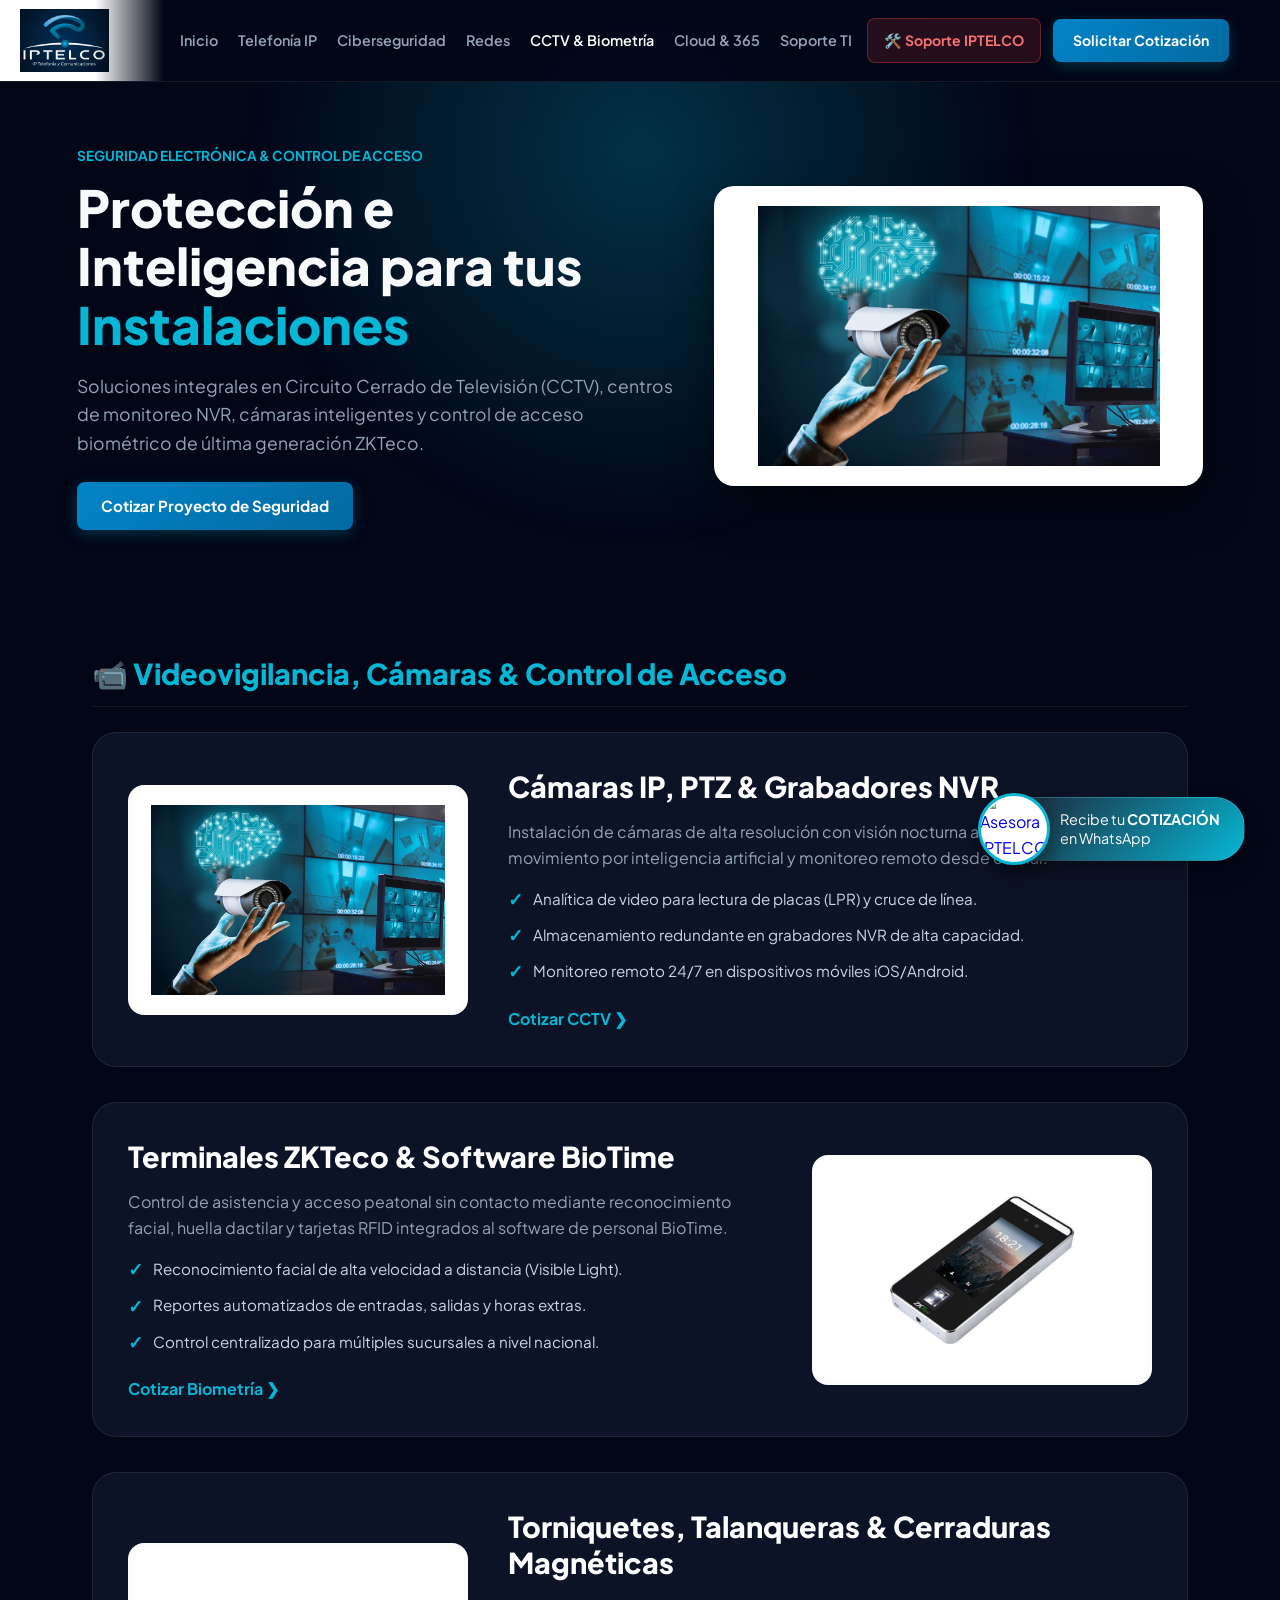
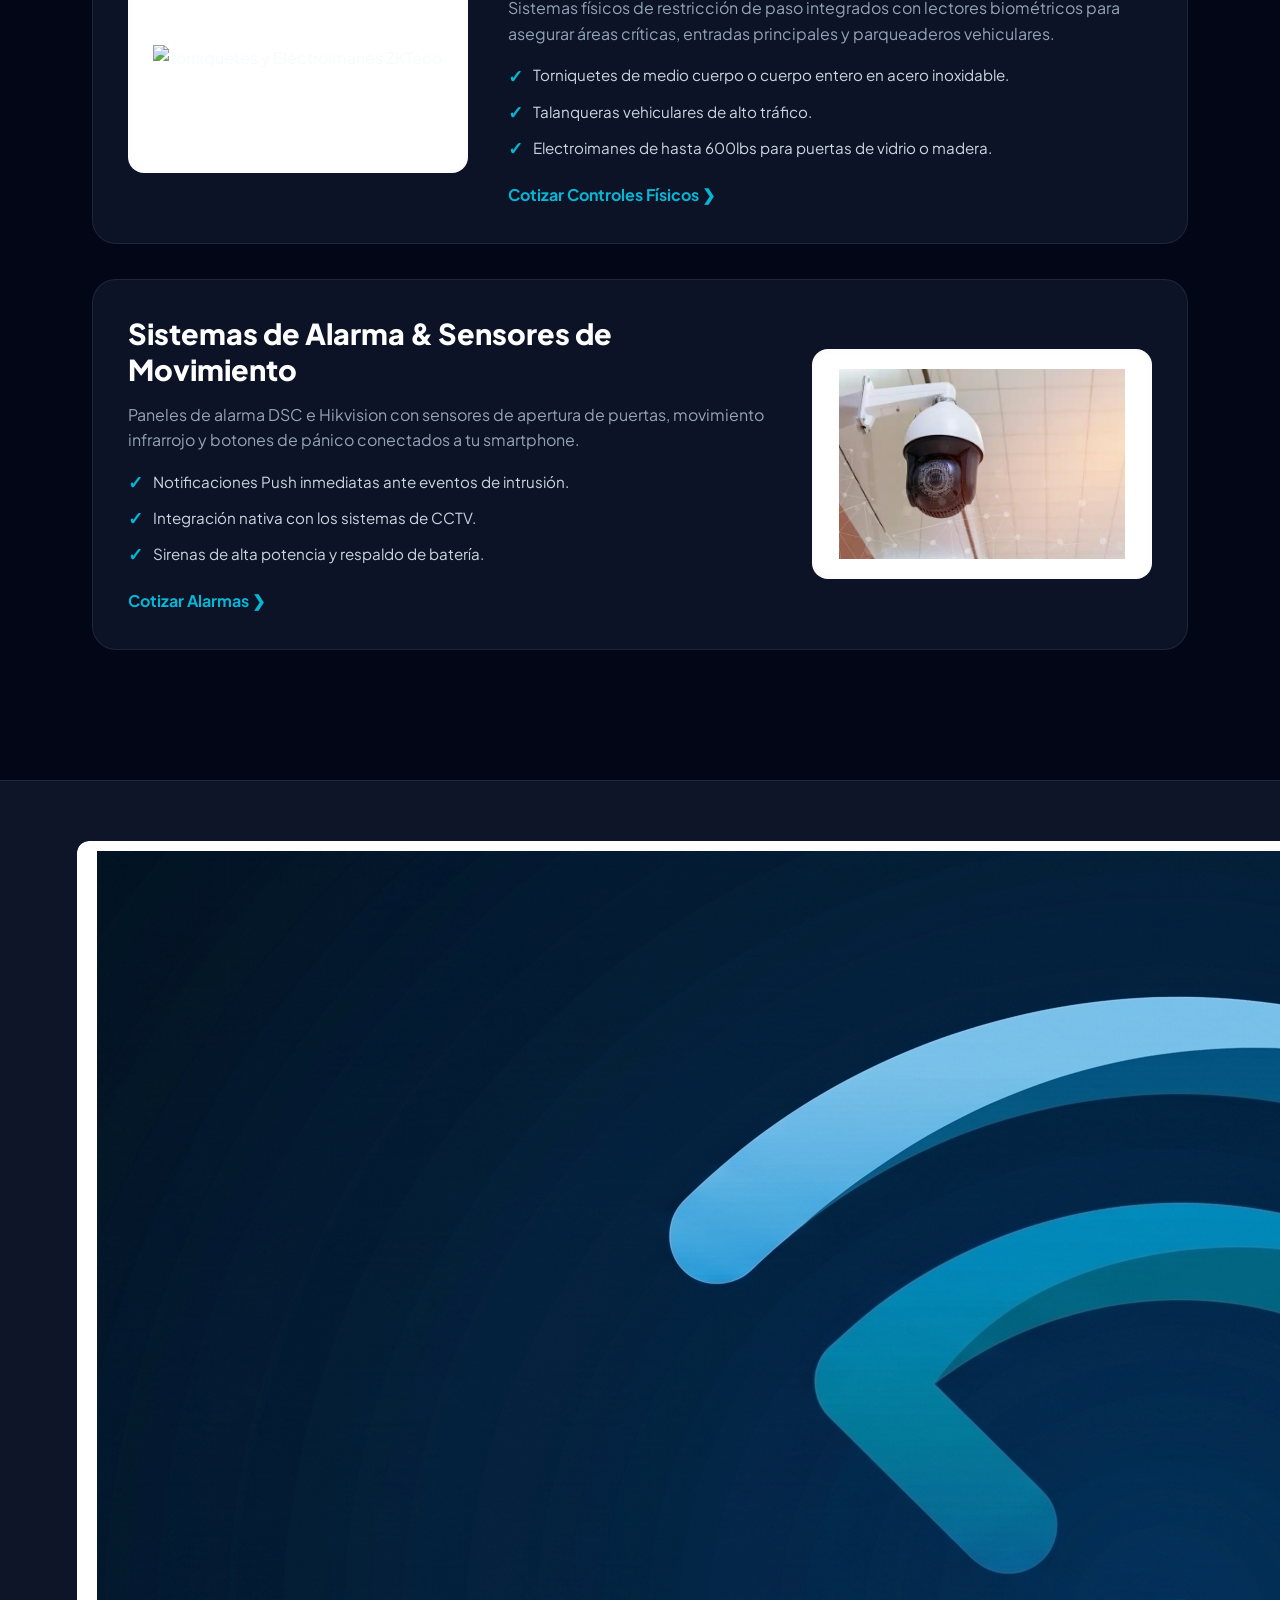
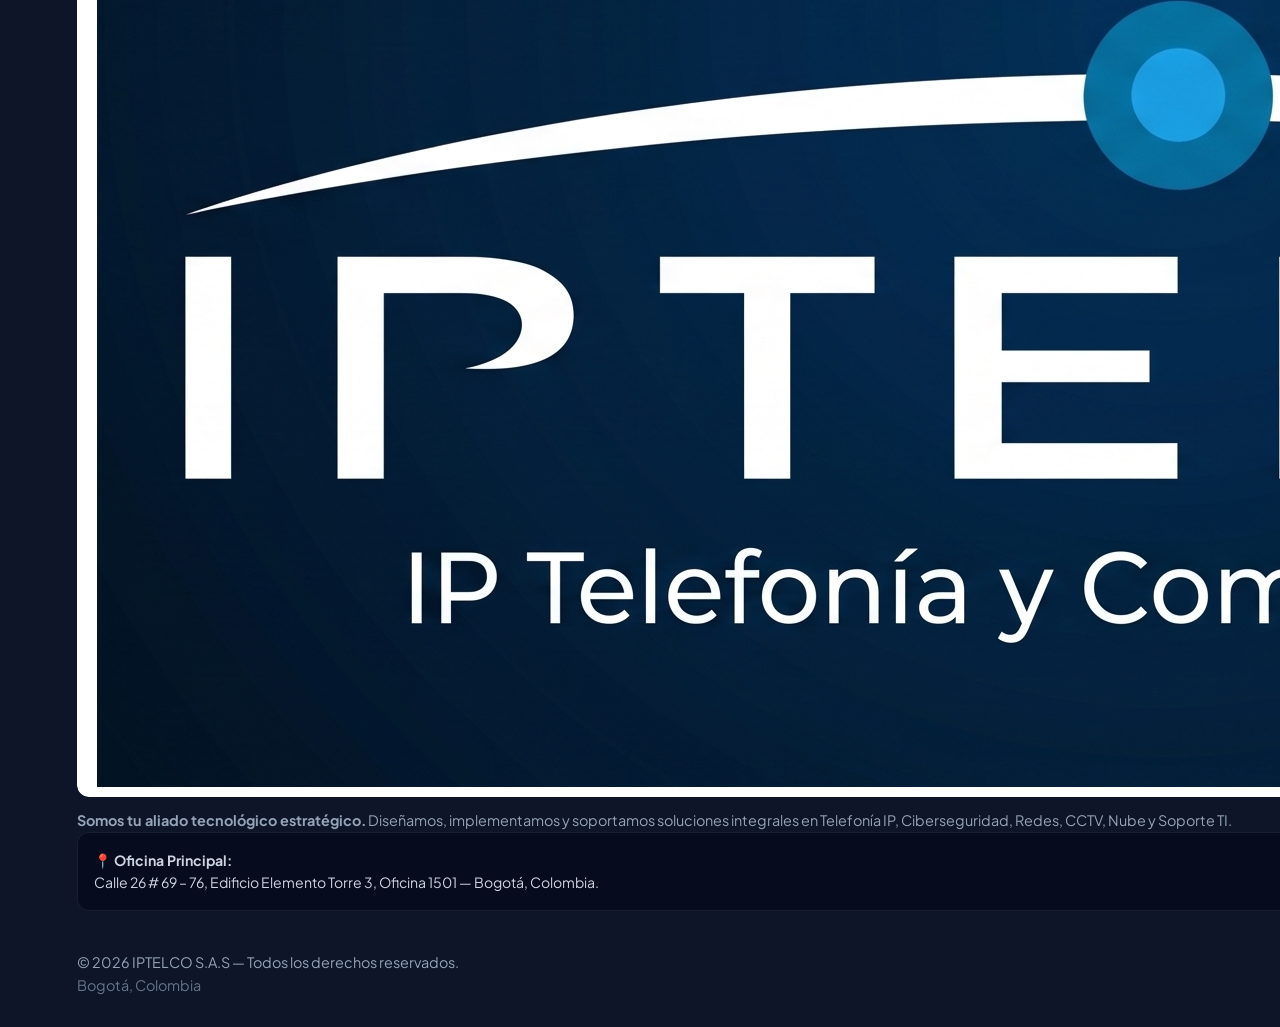
==== cctv-biometria.html @ d96d82ab "cctv-biometria.html" ====
<!DOCTYPE html>
<html lang="es">
<head>
  <meta charset="UTF-8">
  <meta name="viewport" content="width=device-width, initial-scale=1.0">
  <title>CCTV, Videovigilancia & Biometría | IPTELCO S.A.S</title>

  <link rel="icon" type="image/jpeg" href="img/logo-pestaña.jpg">
  <link rel="shortcut icon" type="image/jpeg" href="img/logo-pestaña.jpg">

  <link rel="preconnect" href="https://fonts.googleapis.com">
  <link rel="preconnect" href="https://fonts.gstatic.com" crossorigin>
  <link href="https://fonts.googleapis.com/css2?family=Plus+Jakarta+Sans:wght@400;500;600;700;800&display=swap" rel="stylesheet">

  <style>
    :root { 
      --bg-dark: #020617; 
      --bg-card: rgba(15, 23, 42, 0.85); 
      --bg-card-hover: rgba(30, 41, 59, 0.95); 
      --accent-cyan: #06b6d4; 
      --accent-glow: rgba(6, 182, 212, 0.25); 
      --text-main: #f8fafc; 
      --text-muted: #94a3b8; 
      --border-light: rgba(255, 255, 255, 0.08); 
      --border-glow: rgba(6, 182, 212, 0.4); 
    }

    * { box-sizing: border-box; margin: 0; padding: 0; }
    html { scroll-behavior: smooth; }
    body { font-family: 'Plus Jakarta Sans', sans-serif; background-color: var(--bg-dark); color: var(--text-main); line-height: 1.6; overflow-x: hidden; }

    /* PRELOADER */
    #iptelco-preloader { 
      position: fixed; top: 0; left: 0; width: 100vw; height: 100vh; 
      background: #020617; z-index: 99999; 
      display: flex; align-items: center; justify-content: center; 
      animation: fadeOutPreloader 0.5s ease 0.6s forwards; 
      pointer-events: none; 
    }
    .preloader-logo-img { height: 75px; width: auto; animation: pulseLogo 1.6s ease-in-out infinite; }
    @keyframes pulseLogo { 0% { transform: scale(0.92); opacity: 0.8; } 50% { transform: scale(1.08); opacity: 1; } 100% { transform: scale(0.92); opacity: 0.8; } }
    @keyframes fadeOutPreloader { 0% { opacity: 1; visibility: visible; } 100% { opacity: 0; visibility: hidden; display: none; } }

    .glow-bg { position: fixed; width: 800px; height: 800px; background: radial-gradient(circle, var(--accent-glow) 0%, rgba(2, 6, 23, 0) 70%); top: -250px; left: 50%; transform: translateX(-50%); z-index: -1; pointer-events: none; }

    /* LOGO HEADER */
    .brand-logo-container {
      display: flex; align-items: center; text-decoration: none; background-color: #ffffff;
      padding: 6px 55px 6px 20px; height: 100%;
      -webkit-mask-image: linear-gradient(to right, rgba(0,0,0,1) 0%, rgba(0,0,0,1) 58%, rgba(0,0,0,0) 100%);
      mask-image: linear-gradient(to right, rgba(0,0,0,1) 0%, rgba(0,0,0,1) 58%, rgba(0,0,0,0) 100%);
      transition: opacity 0.2s ease, transform 0.2s ease;
    }
    .brand-logo-container:hover { opacity: 0.97; transform: scale(1.01); }
    .brand-logo-img { height: 64px; width: auto; object-fit: contain; display: block; }

    header { display: flex; justify-content: space-between; align-items: center; padding: 0; height: 82px; position: sticky; top: 0; background: rgba(2, 6, 23, 0.95); backdrop-filter: blur(16px); border-bottom: 1px solid var(--border-light); z-index: 1000; }
    nav { display: flex; align-items: center; gap: 20px; }
    nav a { color: var(--text-muted); text-decoration: none; font-size: 0.9rem; font-weight: 600; transition: color 0.2s; }
    nav a:hover, nav a.active { color: #ffffff; }
    
    .header-actions { display: flex; align-items: center; gap: 12px; margin-right: 4%; }
    .btn-soporte { background: rgba(239, 68, 68, 0.15); color: #f87171; border: 1px solid rgba(239, 68, 68, 0.35); padding: 10px 16px; border-radius: 8px; font-size: 0.88rem; font-weight: 700; text-decoration: none; transition: all 0.2s; }
    .btn-soporte:hover { background: rgba(239, 68, 68, 0.28); color: #ffffff; border-color: #ef4444; }
    .btn-cotizar { background: linear-gradient(135deg, #0284c7, #0369a1); color: #ffffff; padding: 10px 20px; border-radius: 8px; font-size: 0.88rem; font-weight: 700; text-decoration: none; box-shadow: 0 4px 15px var(--accent-glow); transition: all 0.2s; }

    /* HERO CORREGIDO (CONTROL DE TAMAÑO DE IMAGEN STRICTO) */
    .hero { padding: 60px 6% 40px 6%; max-width: 1300px; margin: 0 auto; }
    .hero-grid { display: grid; grid-template-columns: 1.1fr 0.9fr; align-items: center; gap: 40px; }
    .hero h1 { font-size: 3.2rem; font-weight: 800; line-height: 1.15; margin-bottom: 18px; }
    .hero h1 span { color: var(--accent-cyan); }
    .hero p { font-size: 1.1rem; color: var(--text-muted); margin-bottom: 25px; line-height: 1.6; }

    @keyframes floatAnimationHero { 0% { transform: translateY(0px); } 50% { transform: translateY(-14px); } 100% { transform: translateY(0px); } }
    .hero-media-container { 
      background: #ffffff; border-radius: 20px; padding: 20px; 
      box-shadow: 0 20px 40px rgba(0,0,0,0.5); display: flex; align-items: center; justify-content: center; 
      height: 300px; max-width: 100%; overflow: hidden !important; 
      animation: floatAnimationHero 4s ease-in-out infinite; 
    }
    .hero-media-container img { 
      max-width: 100% !important; max-height: 100% !important; 
      width: auto !important; height: auto !important; 
      object-fit: contain !important; display: block; 
    }

    /* PRODUCTOS HORIZONTALES */
    .services-section { padding: 50px 6% 80px 6%; max-width: 1250px; margin: 0 auto; }
    .category-header-title { font-size: 1.8rem; font-weight: 800; color: var(--accent-cyan); margin: 30px 0 25px 0; padding-bottom: 10px; border-bottom: 1px solid var(--border-light); display: flex; align-items: center; gap: 10px; }
    
    .products-showcase { display: flex; flex-direction: column; gap: 35px; }

    .product-row { 
      display: flex; flex-direction: row !important; align-items: center; gap: 40px; 
      background: var(--bg-card); border: 1px solid var(--border-light); 
      border-radius: 24px; padding: 35px; transition: all 0.35s ease; 
    }
    .product-row:hover { border-color: var(--border-glow); box-shadow: 0 15px 35px rgba(6, 182, 212, 0.15); transform: translateY(-5px); background: var(--bg-card-hover); }
    .product-row.reverse { flex-direction: row-reverse !important; }

    .product-img-box { 
      width: 340px !important; min-width: 340px !important; height: 230px !important; 
      background: #ffffff; border-radius: 16px; display: flex; align-items: center; justify-content: center; 
      padding: 20px; overflow: hidden !important; flex-shrink: 0 !important; 
      box-shadow: inset 0 0 10px rgba(0,0,0,0.03); 
    }
    .product-img-box img { 
      max-width: 100% !important; max-height: 100% !important; 
      width: auto !important; height: auto !important; 
      object-fit: contain !important; display: block; 
      transition: transform 0.4s ease; 
    }
    .product-row:hover .product-img-box img { transform: scale(1.06); }

    .product-info-box { flex: 1; display: flex; flex-direction: column; align-items: flex-start; gap: 10px; }
    .product-info-box h3 { font-size: 1.8rem; font-weight: 800; color: #ffffff; line-height: 1.25; margin-bottom: 5px; }
    .product-info-box p { font-size: 1rem; color: var(--text-muted); line-height: 1.6; }
    
    .features-list { list-style: none; display: flex; flex-direction: column; gap: 8px; margin-top: 5px; }
    .features-list li { font-size: 0.95rem; color: #cbd5e1; display: flex; align-items: center; gap: 10px; }
    .features-list li::before { content: "✓"; color: var(--accent-cyan); font-weight: 800; font-size: 1.1rem; }
    
    .btn-link { display: inline-flex; align-items: center; gap: 8px; color: var(--accent-cyan); font-weight: 700; text-decoration: none; font-size: 1rem; margin-top: 10px; }
    .btn-link:hover { gap: 12px; color: #38bdf8; }

    /* FOOTER */
    .footer-logo-container { display: inline-flex; align-items: center; background-color: #ffffff; padding: 10px 60px 10px 20px; border-radius: 12px; -webkit-mask-image: linear-gradient(to right, rgba(0,0,0,1) 0%, rgba(0,0,0,1) 60%, rgba(0,0,0,0) 100%); mask-image: linear-gradient(to right, rgba(0,0,0,1) 0%, rgba(0,0,0,1) 60%, rgba(0,0,0,0) 100%); }
    .footer-logo-img { height: 95px; width: auto; object-fit: contain; display: block; }
    footer { background: rgba(15, 23, 42, 0.95); border-top: 1px solid var(--border-light); padding: 60px 6% 30px 6%; color: var(--text-muted); font-size: 0.9rem; margin-top: 50px; }
    .footer-grid { display: grid; grid-template-columns: 1.4fr 1.1fr 1fr; gap: 40px; max-width: 1250px; margin: 0 auto 40px auto; }
    .address-card { background: rgba(2, 6, 23, 0.6); border: 1px solid var(--border-light); padding: 16px; border-radius: 12px; font-size: 0.88rem; color: #cbd5e1; }
    .footer-col h4 { color: #ffffff; font-size: 1.05rem; font-weight: 800; margin-bottom: 18px; position: relative; padding-bottom: 8px; }
    .footer-col h4::after { content: ''; position: absolute; bottom: 0; left: 0; width: 35px; height: 2px; background: var(--accent-cyan); border-radius: 2px; }
    .footer-links { list-style: none; display: flex; flex-direction: column; gap: 10px; }
    .footer-links a { color: var(--text-muted); text-decoration: none; transition: color 0.2s; font-weight: 500; }
    .footer-links a:hover { color: #ffffff; }

    /* WIDGET WHATSAPP */
    .whatsapp-widget { position: fixed; bottom: 35px; right: 35px; z-index: 99990; display: flex; align-items: center; text-decoration: none; animation: floatWidget 4s ease-in-out infinite; }
    @keyframes floatWidget { 0% { transform: translateY(0px); } 50% { transform: translateY(-8px); } 100% { transform: translateY(0px); } }
    .wa-avatar-box { width: 72px !important; height: 72px !important; min-width: 72px !important; min-height: 72px !important; max-width: 72px !important; max-height: 72px !important; border-radius: 50% !important; border: 3px solid var(--accent-cyan); background: #ffffff; position: relative; z-index: 2; box-shadow: 0 10px 25px rgba(0,0,0,0.5); display: flex; align-items: center; justify-content: center; overflow: hidden !important; flex-shrink: 0 !important; }
    .wa-avatar-box img { width: 72px !important; height: 72px !important; max-width: 72px !important; max-height: 72px !important; object-fit: cover !important; display: block !important; }
    .wa-banner { background: linear-gradient(135deg, #1e293b, var(--accent-cyan)); color: #ffffff; padding: 12px 24px 12px 42px; border-radius: 0 30px 30px 0; font-size: 0.9rem; line-height: 1.3; margin-left: -32px; z-index: 1; box-shadow: 0 10px 20px rgba(0,0,0,0.3); border: 1px solid rgba(255,255,255,0.1); border-left: none; transition: all 0.3s ease; white-space: nowrap; }

    @media (max-width: 900px) { 
      .hero-grid, .footer-grid { grid-template-columns: 1fr; } 
      .product-row, .product-row.reverse { flex-direction: column !important; padding: 22px; gap: 20px; }
      .product-img-box { width: 100% !important; min-width: 100% !important; height: 200px !important; }
      nav { display: none; } 
      .wa-banner { display: none; }
    }
  </style>
</head>
<body>

  <!-- PRELOADER -->
  <div id="iptelco-preloader">
    <div class="preloader-content">
      <img src="img/logo-main.png" alt="IPTELCO Logo" class="preloader-logo-img">
    </div>
  </div>
  <div class="glow-bg"></div>

  <!-- HEADER -->
  <header>
    <a href="index.html" class="brand-logo-container">
      <img src="img/logo-main.png" alt="IPTELCO Logo" class="brand-logo-img">
    </a>
    <nav>
      <a href="index.html">Inicio</a>
      <a href="telefonia-ip.html">Telefonía IP</a>
      <a href="ciberseguridad.html">Ciberseguridad</a>
      <a href="redes-mikrotik.html">Redes</a>
      <a href="cctv-biometria.html" class="active">CCTV & Biometría</a>
      <a href="soluciones-cloud.html">Cloud & 365</a>
      <a href="outsourcing-ti.html">Soporte TI</a>
    </nav>
    <div class="header-actions">
      <a href="soporte.html" class="btn-soporte">🛠️ Soporte IPTELCO</a>
      <a href="cotizacion.html" class="btn-cotizar">Solicitar Cotización</a>
    </div>
  </header>

  <!-- HERO -->
  <section class="hero">
    <div class="hero-grid">
      <div>
        <span style="color: var(--accent-cyan); font-weight: 700; font-size: 0.85rem; text-transform: uppercase;">Seguridad Electrónica & Control de Acceso</span>
        <h1 style="margin-top: 10px;">Protección e Inteligencia para tus <span>Instalaciones</span></h1>
        <p>Soluciones integrales en Circuito Cerrado de Televisión (CCTV), centros de monitoreo NVR, cámaras inteligentes y control de acceso biométrico de última generación ZKTeco.</p>

        <div style="display: flex; gap: 14px; flex-wrap: wrap;">
          <a href="cotizacion.html" class="btn-cotizar" style="padding: 12px 24px; font-size: 0.95rem;">Cotizar Proyecto de Seguridad</a>
        </div>
      </div>
      <div class="hero-media-container">
        <img src="img/video-vigilancia.jpg" alt="CCTV IPTELCO">
      </div>
    </div>
  </section>

  <!-- CATÁLOGO CCTV Y BIOMETRÍA -->
  <section class="services-section">
    <div class="category-header-title">📹 Videovigilancia, Cámaras & Control de Acceso</div>
    <div class="products-showcase">
      
      <!-- 1. CÁMARAS IP -->
      <div class="product-row">
        <div class="product-img-box">
          <img src="img/video-vigilancia.jpg" alt="Cámaras CCTV IP">
        </div>
        <div class="product-info-box">
          <h3>Cámaras IP, PTZ & Grabadores NVR</h3>
          <p>Instalación de cámaras de alta resolución con visión nocturna a color, detección de movimiento por inteligencia artificial y monitoreo remoto desde celular.</p>
          <ul class="features-list">
            <li>Analítica de video para lectura de placas (LPR) y cruce de línea.</li>
            <li>Almacenamiento redundante en grabadores NVR de alta capacidad.</li>
            <li>Monitoreo remoto 24/7 en dispositivos móviles iOS/Android.</li>
          </ul>
          <a href="cotizacion.html" class="btn-link">Cotizar CCTV ❯</a>
        </div>
      </div>

      <!-- 2. BIOMETRÍA ZKTECO -->
      <div class="product-row reverse">
        <div class="product-img-box">
          <img src="img/sped-face.jpg" alt="ZKTeco SpeedFace">
        </div>
        <div class="product-info-box">
          <h3>Terminales ZKTeco & Software BioTime</h3>
          <p>Control de asistencia y acceso peatonal sin contacto mediante reconocimiento facial, huella dactilar y tarjetas RFID integrados al software de personal BioTime.</p>
          <ul class="features-list">
            <li>Reconocimiento facial de alta velocidad a distancia (Visible Light).</li>
            <li>Reportes automatizados de entradas, salidas y horas extras.</li>
            <li>Control centralizado para múltiples sucursales a nivel nacional.</li>
          </ul>
          <a href="cotizacion.html" class="btn-link">Cotizar Biometría ❯</a>
        </div>
      </div>

      <!-- 3. TORNIQUETES & ACCESO FÍSICO -->
      <div class="product-row">
        <div class="product-img-box">
          <img src="img/zteco-zk-bioaccess.jpg" alt="Torniquetes y Electroimanes ZKTeco">
        </div>
        <div class="product-info-box">
          <h3>Torniquetes, Talanqueras & Cerraduras Magnéticas</h3>
          <p>Sistemas físicos de restricción de paso integrados con lectores biométricos para asegurar áreas críticas, entradas principales y parqueaderos vehiculares.</p>
          <ul class="features-list">
            <li>Torniquetes de medio cuerpo o cuerpo entero en acero inoxidable.</li>
            <li>Talanqueras vehiculares de alto tráfico.</li>
            <li>Electroimanes de hasta 600lbs para puertas de vidrio o madera.</li>
          </ul>
          <a href="cotizacion.html" class="btn-link">Cotizar Controles Físicos ❯</a>
        </div>
      </div>

      <!-- 4. ALARMAS DE INTRUSIÓN -->
      <div class="product-row reverse">
        <div class="product-img-box">
          <img src="img/camaras-sensor-movimiento.jpg" alt="Alarmas de Intrusión y Sensores">
        </div>
        <div class="product-info-box">
          <h3>Sistemas de Alarma & Sensores de Movimiento</h3>
          <p>Paneles de alarma DSC e Hikvision con sensores de apertura de puertas, movimiento infrarrojo y botones de pánico conectados a tu smartphone.</p>
          <ul class="features-list">
            <li>Notificaciones Push inmediatas ante eventos de intrusión.</li>
            <li>Integración nativa con los sistemas de CCTV.</li>
            <li>Sirenas de alta potencia y respaldo de batería.</li>
          </ul>
          <a href="cotizacion.html" class="btn-link">Cotizar Alarmas ❯</a>
        </div>
      </div>

    </div>
  </section>

  <!-- FOOTER -->
  <footer>
    <div class="footer-grid">
      <div class="footer-col-brand">
        <a href="index.html" style="text-decoration:none; display:inline-block; margin-bottom:12px;">
          <div class="footer-logo-container">
            <img src="img/logo-main.png" alt="IPTELCO Logo">
          </div>
        </a>
        <p style="font-size: 0.9rem; color: #94a3b8; line-height: 1.6; text-align: justify;">
          <strong>Somos tu aliado tecnológico estratégico.</strong> Diseñamos, implementamos y soportamos soluciones integrales en Telefonía IP, Ciberseguridad, Redes, CCTV, Nube y Soporte TI.
        </p>
        <div class="address-card">📍 <b>Oficina Principal:</b><br>Calle 26 # 69 – 76, Edificio Elemento Torre 3, Oficina 1501 — Bogotá, Colombia.</div>
      </div>
      <div class="footer-col">
        <h4>Atención & Soporte</h4>
        <a href="https://wa.me/573178737171" target="_blank" class="contact-item"><div class="contact-icon-box">💬</div><div><span style="font-size: 0.78rem; color: #94a3b8; display: block;">WhatsApp Directo:</span><b>+57 317 873 7171</b></div></a>
        <a href="mailto:info@iptelco.com.co" class="contact-item"><div class="contact-icon-box">✉️</div><div><span style="font-size: 0.78rem; color: #94a3b8; display: block;">Correo Comercial:</span><b>info@iptelco.com.co</b></div></a>
        <a href="soporte.html" class="contact-item"><div class="contact-icon-box" style="background: rgba(239, 68, 68, 0.15); color: #ef4444; border-color: rgba(239, 68, 68, 0.3);">🛠️</div><div><span style="font-size: 0.78rem; color: #94a3b8; display: block;">Mesa de Ayuda B2B:</span><b>Radicar Ticket de Soporte</b></div></a>
      </div>
      <div class="footer-col">
        <h4>Nuestras Soluciones</h4>
        <ul class="footer-links">
          <li><a href="telefonia-ip.html">📞 Telefonía IP & Centrales</a></li>
          <li><a href="ciberseguridad.html">🛡️ Firewalls & Seguridad</a></li>
          <li><a href="soluciones-cloud.html">☁️ Microsoft 365 & Azure</a></li>
          <li><a href="cctv-biometria.html">📹 CCTV & Control de Acceso</a></li>
          <li><a href="outsourcing-ti.html">💻 Soporte TI & Hardware</a></li>
        </ul>
      </div>
    </div>
    <div class="footer-bottom"><div>© 2026 IPTELCO S.A.S — Todos los derechos reservados.</div><div style="color: #64748b;">Bogotá, Colombia</div></div>
  </footer>

  <!-- WIDGET WHATSAPP -->
  <a href="https://wa.me/573178737171" target="_blank" class="whatsapp-widget">
    <div class="wa-avatar-box">
      <img src="https://cdn-icons-png.flaticon.com/512/4140/4140048.png" alt="Asesora IPTELCO">
    </div>
    <div class="wa-banner"><span>Recibe tu <strong>COTIZACIÓN</strong><br>en WhatsApp</span></div>
  </a>

</body>
</html>
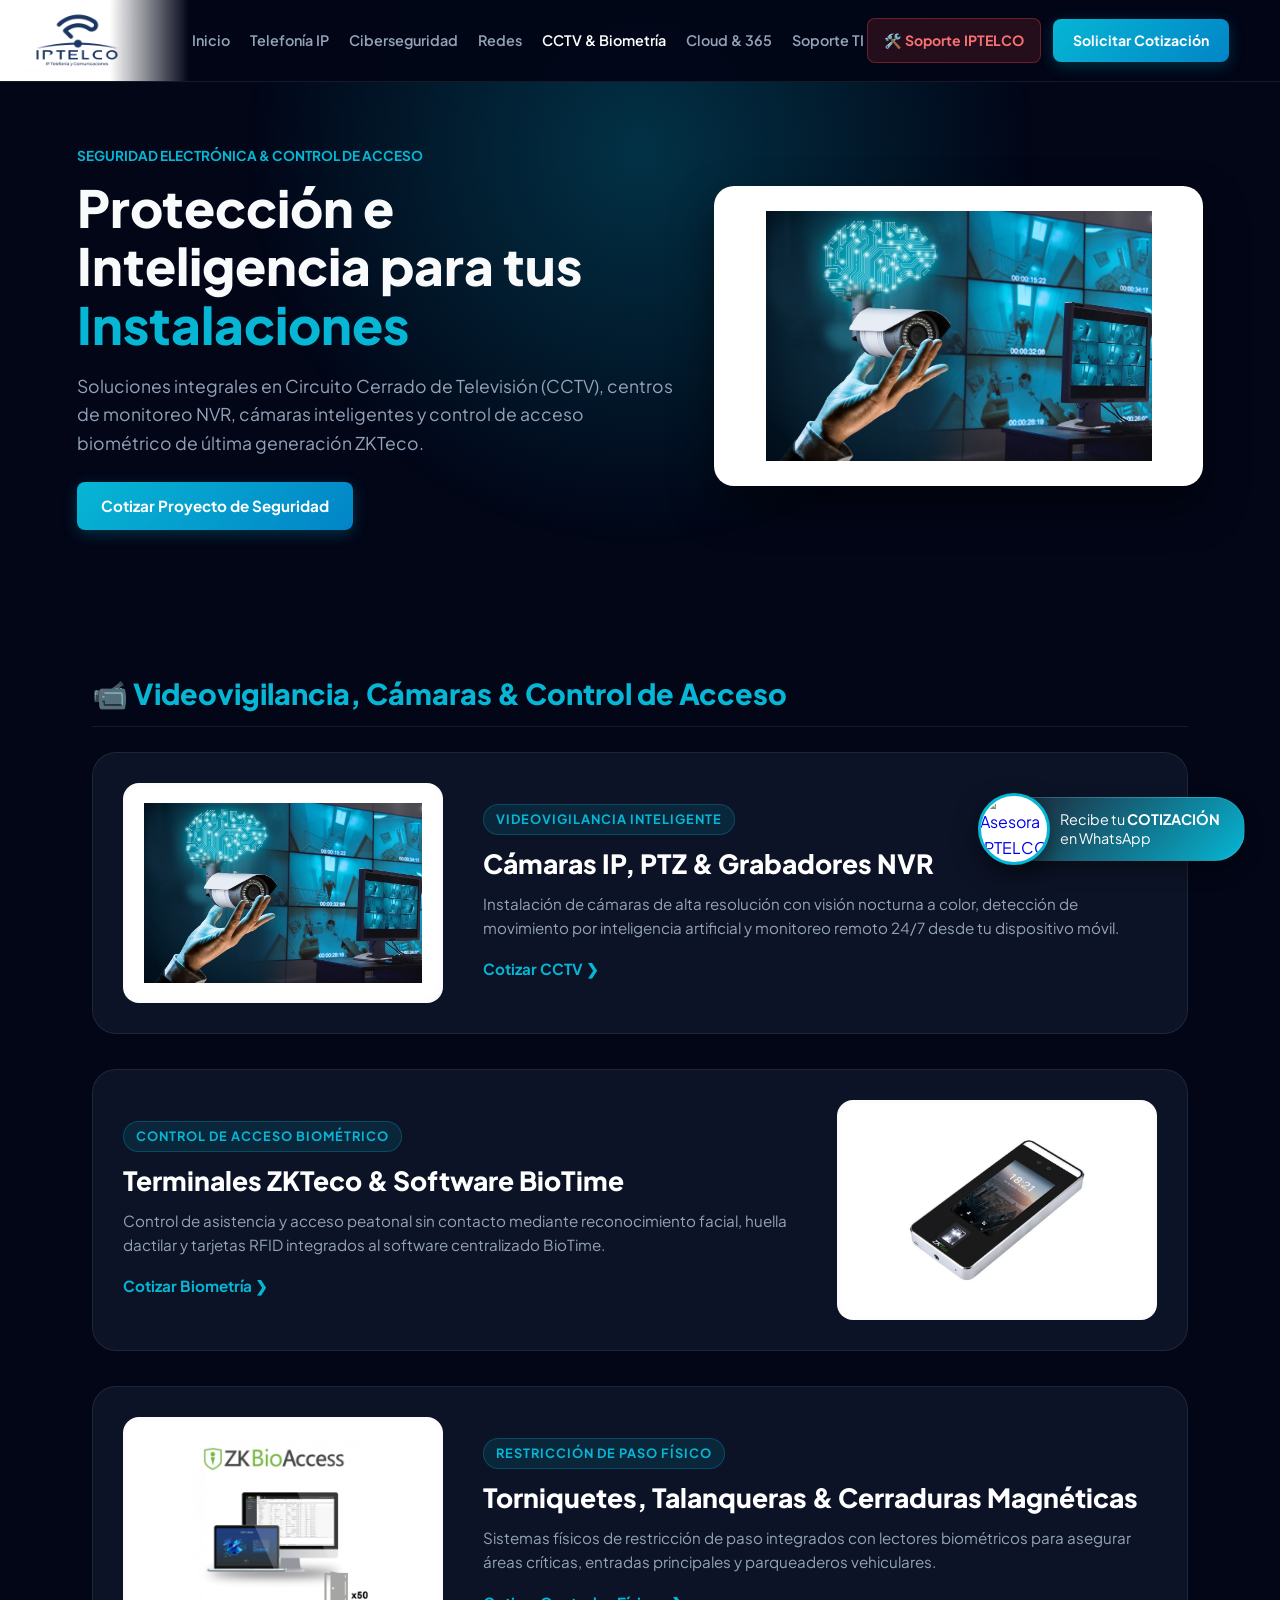
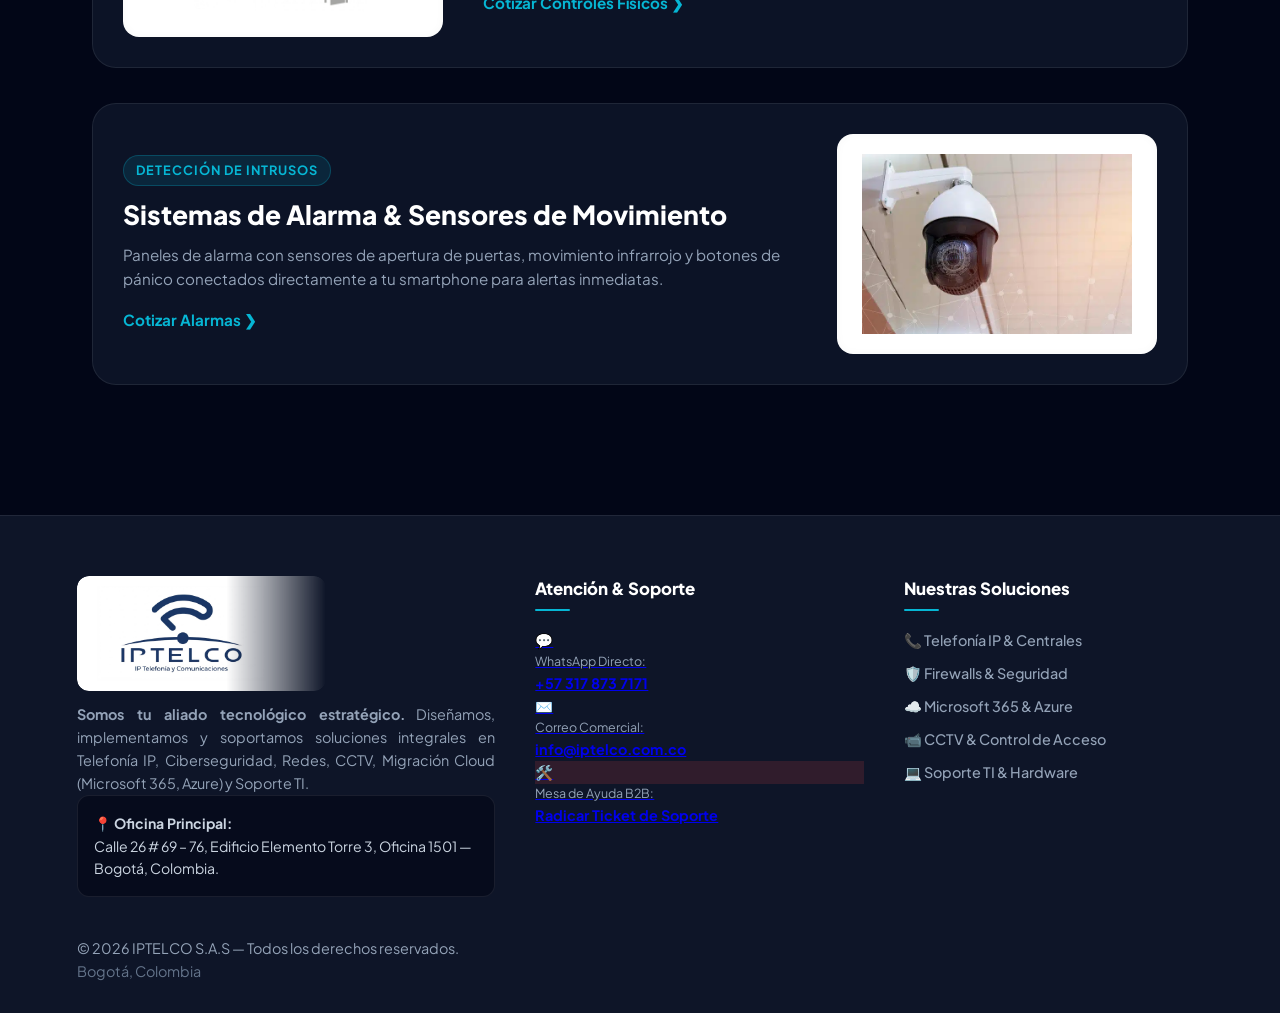
==== commit 42bd7922: "cctv-biometria.html" ====
--- a/cctv-biometria.html
+++ b/cctv-biometria.html
@@ -5,6 +5,7 @@
   <meta name="viewport" content="width=device-width, initial-scale=1.0">
   <title>CCTV, Videovigilancia & Biometría | IPTELCO S.A.S</title>
 
+  <!-- FAVICON -->
   <link rel="icon" type="image/jpeg" href="img/logo-pestaña.jpg">
   <link rel="shortcut icon" type="image/jpeg" href="img/logo-pestaña.jpg">
 
@@ -13,23 +14,23 @@
   <link href="https://fonts.googleapis.com/css2?family=Plus+Jakarta+Sans:wght@400;500;600;700;800&display=swap" rel="stylesheet">
 
   <style>
-    :root { 
-      --bg-dark: #020617; 
-      --bg-card: rgba(15, 23, 42, 0.85); 
-      --bg-card-hover: rgba(30, 41, 59, 0.95); 
-      --accent-cyan: #06b6d4; 
-      --accent-glow: rgba(6, 182, 212, 0.25); 
-      --text-main: #f8fafc; 
-      --text-muted: #94a3b8; 
-      --border-light: rgba(255, 255, 255, 0.08); 
-      --border-glow: rgba(6, 182, 212, 0.4); 
+    :root {
+      --bg-dark: #020617;
+      --bg-card: rgba(15, 23, 42, 0.85);
+      --bg-card-hover: rgba(30, 41, 59, 0.95);
+      --accent-cyan: #06b6d4;
+      --accent-glow: rgba(6, 182, 212, 0.25);
+      --text-main: #f8fafc;
+      --text-muted: #94a3b8;
+      --border-light: rgba(255, 255, 255, 0.08);
+      --border-glow: rgba(6, 182, 212, 0.4);
     }
 
     * { box-sizing: border-box; margin: 0; padding: 0; }
     html { scroll-behavior: smooth; }
     body { font-family: 'Plus Jakarta Sans', sans-serif; background-color: var(--bg-dark); color: var(--text-main); line-height: 1.6; overflow-x: hidden; }
 
-    /* PRELOADER */
+    /* PRELOADER 100% CSS PURO */
     #iptelco-preloader { 
       position: fixed; top: 0; left: 0; width: 100vw; height: 100vh; 
       background: #020617; z-index: 99999; 
@@ -38,12 +39,12 @@
       pointer-events: none; 
     }
     .preloader-logo-img { height: 75px; width: auto; animation: pulseLogo 1.6s ease-in-out infinite; }
-    @keyframes pulseLogo { 0% { transform: scale(0.92); opacity: 0.8; } 50% { transform: scale(1.08); opacity: 1; } 100% { transform: scale(0.92); opacity: 0.8; } }
+    @keyframes pulseLogo { 0% { transform: scale(0.92); opacity: 0.8; } 50% { transform: scale(1.05); opacity: 1; } 100% { transform: scale(0.92); opacity: 0.8; } }
     @keyframes fadeOutPreloader { 0% { opacity: 1; visibility: visible; } 100% { opacity: 0; visibility: hidden; display: none; } }
 
     .glow-bg { position: fixed; width: 800px; height: 800px; background: radial-gradient(circle, var(--accent-glow) 0%, rgba(2, 6, 23, 0) 70%); top: -250px; left: 50%; transform: translateX(-50%); z-index: -1; pointer-events: none; }
 
-    /* LOGO HEADER */
+    /* LOGO DIFUMINADO EN HEADER */
     .brand-logo-container {
       display: flex; align-items: center; text-decoration: none; background-color: #ffffff;
       padding: 6px 55px 6px 20px; height: 100%;
@@ -55,6 +56,7 @@
     .brand-logo-img { height: 64px; width: auto; object-fit: contain; display: block; }
 
     header { display: flex; justify-content: space-between; align-items: center; padding: 0; height: 82px; position: sticky; top: 0; background: rgba(2, 6, 23, 0.95); backdrop-filter: blur(16px); border-bottom: 1px solid var(--border-light); z-index: 1000; }
+    
     nav { display: flex; align-items: center; gap: 20px; }
     nav a { color: var(--text-muted); text-decoration: none; font-size: 0.9rem; font-weight: 600; transition: color 0.2s; }
     nav a:hover, nav a.active { color: #ffffff; }
@@ -62,9 +64,10 @@
     .header-actions { display: flex; align-items: center; gap: 12px; margin-right: 4%; }
     .btn-soporte { background: rgba(239, 68, 68, 0.15); color: #f87171; border: 1px solid rgba(239, 68, 68, 0.35); padding: 10px 16px; border-radius: 8px; font-size: 0.88rem; font-weight: 700; text-decoration: none; transition: all 0.2s; }
     .btn-soporte:hover { background: rgba(239, 68, 68, 0.28); color: #ffffff; border-color: #ef4444; }
-    .btn-cotizar { background: linear-gradient(135deg, #0284c7, #0369a1); color: #ffffff; padding: 10px 20px; border-radius: 8px; font-size: 0.88rem; font-weight: 700; text-decoration: none; box-shadow: 0 4px 15px var(--accent-glow); transition: all 0.2s; }
-
-    /* HERO CORREGIDO (CONTROL DE TAMAÑO DE IMAGEN STRICTO) */
+    .btn-cotizar { background: linear-gradient(135deg, var(--accent-cyan), #0284c7); color: #ffffff; padding: 10px 20px; border-radius: 8px; font-size: 0.88rem; font-weight: 700; text-decoration: none; box-shadow: 0 4px 15px var(--accent-glow); transition: all 0.2s; }
+    .btn-cotizar:hover { transform: translateY(-2px); }
+
+    /* HERO */
     .hero { padding: 60px 6% 40px 6%; max-width: 1300px; margin: 0 auto; }
     .hero-grid { display: grid; grid-template-columns: 1.1fr 0.9fr; align-items: center; gap: 40px; }
     .hero h1 { font-size: 3.2rem; font-weight: 800; line-height: 1.15; margin-bottom: 18px; }
@@ -72,55 +75,56 @@
     .hero p { font-size: 1.1rem; color: var(--text-muted); margin-bottom: 25px; line-height: 1.6; }
 
     @keyframes floatAnimationHero { 0% { transform: translateY(0px); } 50% { transform: translateY(-14px); } 100% { transform: translateY(0px); } }
-    .hero-media-container { 
-      background: #ffffff; border-radius: 20px; padding: 20px; 
-      box-shadow: 0 20px 40px rgba(0,0,0,0.5); display: flex; align-items: center; justify-content: center; 
-      height: 300px; max-width: 100%; overflow: hidden !important; 
-      animation: floatAnimationHero 4s ease-in-out infinite; 
-    }
-    .hero-media-container img { 
-      max-width: 100% !important; max-height: 100% !important; 
-      width: auto !important; height: auto !important; 
-      object-fit: contain !important; display: block; 
-    }
-
-    /* PRODUCTOS HORIZONTALES */
+
+    .hero-media-container { background: #ffffff; border-radius: 20px; padding: 25px; box-shadow: 0 20px 40px rgba(0,0,0,0.5); display: flex; align-items: center; justify-content: center; height: 300px; animation: floatAnimationHero 4s ease-in-out infinite; }
+    .hero-media-container img { max-width: 100%; max-height: 100%; object-fit: contain; }
+
+    /* CATÁLOGO CCTV Y BIOMETRÍA */
     .services-section { padding: 50px 6% 80px 6%; max-width: 1250px; margin: 0 auto; }
-    .category-header-title { font-size: 1.8rem; font-weight: 800; color: var(--accent-cyan); margin: 30px 0 25px 0; padding-bottom: 10px; border-bottom: 1px solid var(--border-light); display: flex; align-items: center; gap: 10px; }
+    .category-header-title { font-size: 1.8rem; font-weight: 800; color: var(--accent-cyan); margin: 50px 0 25px 0; padding-bottom: 10px; border-bottom: 1px solid var(--border-light); display: flex; align-items: center; gap: 10px; }
     
     .products-showcase { display: flex; flex-direction: column; gap: 35px; }
 
     .product-row { 
-      display: flex; flex-direction: row !important; align-items: center; gap: 40px; 
-      background: var(--bg-card); border: 1px solid var(--border-light); 
-      border-radius: 24px; padding: 35px; transition: all 0.35s ease; 
+      display: flex; 
+      flex-direction: row !important; 
+      align-items: center; 
+      gap: 40px; 
+      background: var(--bg-card); 
+      border: 1px solid var(--border-light); 
+      border-radius: 24px; 
+      padding: 30px; 
+      transition: all 0.35s ease; 
+      position: relative; 
     }
     .product-row:hover { border-color: var(--border-glow); box-shadow: 0 15px 35px rgba(6, 182, 212, 0.15); transform: translateY(-5px); background: var(--bg-card-hover); }
-    .product-row.reverse { flex-direction: row-reverse !important; }
+    
+    .product-row.reverse { 
+      flex-direction: row-reverse !important; 
+    }
 
     .product-img-box { 
-      width: 340px !important; min-width: 340px !important; height: 230px !important; 
-      background: #ffffff; border-radius: 16px; display: flex; align-items: center; justify-content: center; 
-      padding: 20px; overflow: hidden !important; flex-shrink: 0 !important; 
+      width: 320px !important; 
+      min-width: 320px !important; 
+      height: 220px !important; 
+      background: #ffffff; 
+      border-radius: 16px; 
+      display: flex; 
+      align-items: center; 
+      justify-content: center; 
+      padding: 20px; 
+      overflow: hidden; 
+      flex-shrink: 0 !important; 
       box-shadow: inset 0 0 10px rgba(0,0,0,0.03); 
     }
-    .product-img-box img { 
-      max-width: 100% !important; max-height: 100% !important; 
-      width: auto !important; height: auto !important; 
-      object-fit: contain !important; display: block; 
-      transition: transform 0.4s ease; 
-    }
-    .product-row:hover .product-img-box img { transform: scale(1.06); }
-
-    .product-info-box { flex: 1; display: flex; flex-direction: column; align-items: flex-start; gap: 10px; }
-    .product-info-box h3 { font-size: 1.8rem; font-weight: 800; color: #ffffff; line-height: 1.25; margin-bottom: 5px; }
-    .product-info-box p { font-size: 1rem; color: var(--text-muted); line-height: 1.6; }
-    
-    .features-list { list-style: none; display: flex; flex-direction: column; gap: 8px; margin-top: 5px; }
-    .features-list li { font-size: 0.95rem; color: #cbd5e1; display: flex; align-items: center; gap: 10px; }
-    .features-list li::before { content: "✓"; color: var(--accent-cyan); font-weight: 800; font-size: 1.1rem; }
-    
-    .btn-link { display: inline-flex; align-items: center; gap: 8px; color: var(--accent-cyan); font-weight: 700; text-decoration: none; font-size: 1rem; margin-top: 10px; }
+    .product-img-box img { max-width: 100%; max-height: 100%; object-fit: contain; transition: transform 0.4s ease; }
+    .product-row:hover .product-img-box img { transform: scale(1.08) rotate(1deg); }
+
+    .product-info-box { flex: 1; display: flex; flex-direction: column; align-items: flex-start; gap: 12px; }
+    .product-badge { font-size: 0.8rem; font-weight: 700; color: var(--accent-cyan); text-transform: uppercase; letter-spacing: 1px; background: rgba(6, 182, 212, 0.12); padding: 4px 12px; border-radius: 20px; border: 1px solid rgba(6, 182, 212, 0.25); }
+    .product-info-box h3 { font-size: 1.65rem; font-weight: 800; color: #ffffff; line-height: 1.25; }
+    .product-info-box p { font-size: 0.95rem; color: var(--text-muted); line-height: 1.6; }
+    .btn-link { display: inline-flex; align-items: center; gap: 8px; color: var(--accent-cyan); font-weight: 700; text-decoration: none; font-size: 0.95rem; margin-top: 5px; }
     .btn-link:hover { gap: 12px; color: #38bdf8; }
 
     /* FOOTER */
@@ -136,11 +140,32 @@
     .footer-links a:hover { color: #ffffff; }
 
     /* WIDGET WHATSAPP */
-    .whatsapp-widget { position: fixed; bottom: 35px; right: 35px; z-index: 99990; display: flex; align-items: center; text-decoration: none; animation: floatWidget 4s ease-in-out infinite; }
+    .whatsapp-widget { 
+      position: fixed; bottom: 35px; right: 35px; z-index: 99990; 
+      display: flex; align-items: center; text-decoration: none; 
+      animation: floatWidget 4s ease-in-out infinite; 
+    }
     @keyframes floatWidget { 0% { transform: translateY(0px); } 50% { transform: translateY(-8px); } 100% { transform: translateY(0px); } }
-    .wa-avatar-box { width: 72px !important; height: 72px !important; min-width: 72px !important; min-height: 72px !important; max-width: 72px !important; max-height: 72px !important; border-radius: 50% !important; border: 3px solid var(--accent-cyan); background: #ffffff; position: relative; z-index: 2; box-shadow: 0 10px 25px rgba(0,0,0,0.5); display: flex; align-items: center; justify-content: center; overflow: hidden !important; flex-shrink: 0 !important; }
-    .wa-avatar-box img { width: 72px !important; height: 72px !important; max-width: 72px !important; max-height: 72px !important; object-fit: cover !important; display: block !important; }
-    .wa-banner { background: linear-gradient(135deg, #1e293b, var(--accent-cyan)); color: #ffffff; padding: 12px 24px 12px 42px; border-radius: 0 30px 30px 0; font-size: 0.9rem; line-height: 1.3; margin-left: -32px; z-index: 1; box-shadow: 0 10px 20px rgba(0,0,0,0.3); border: 1px solid rgba(255,255,255,0.1); border-left: none; transition: all 0.3s ease; white-space: nowrap; }
+    
+    .wa-avatar-box { 
+      width: 72px !important; height: 72px !important; 
+      min-width: 72px !important; min-height: 72px !important;
+      max-width: 72px !important; max-height: 72px !important;
+      border-radius: 50% !important; border: 3px solid var(--accent-cyan); background: #ffffff; 
+      position: relative; z-index: 2; box-shadow: 0 10px 25px rgba(0,0,0,0.5); 
+      display: flex; align-items: center; justify-content: center; overflow: hidden !important; flex-shrink: 0 !important;
+    }
+    .wa-avatar-box img { 
+      width: 72px !important; height: 72px !important; 
+      max-width: 72px !important; max-height: 72px !important;
+      object-fit: cover !important; display: block !important; 
+    }
+    .wa-banner { 
+      background: linear-gradient(135deg, #1e293b, var(--accent-cyan)); color: #ffffff; 
+      padding: 12px 24px 12px 42px; border-radius: 0 30px 30px 0; font-size: 0.9rem; line-height: 1.3; 
+      margin-left: -32px; z-index: 1; box-shadow: 0 10px 20px rgba(0,0,0,0.3); border: 1px solid rgba(255,255,255,0.1); 
+      border-left: none; transition: all 0.3s ease; white-space: nowrap; 
+    }
 
     @media (max-width: 900px) { 
       .hero-grid, .footer-grid { grid-template-columns: 1fr; } 
@@ -156,7 +181,7 @@
   <!-- PRELOADER -->
   <div id="iptelco-preloader">
     <div class="preloader-content">
-      <img src="img/logo-main.png" alt="IPTELCO Logo" class="preloader-logo-img">
+      <img src="img/logo-footer.jpg" alt="IPTELCO Logo" class="preloader-logo-img" onerror="this.onerror=null; this.src='img/logo-main.jpg';">
     </div>
   </div>
   <div class="glow-bg"></div>
@@ -164,7 +189,7 @@
   <!-- HEADER -->
   <header>
     <a href="index.html" class="brand-logo-container">
-      <img src="img/logo-main.png" alt="IPTELCO Logo" class="brand-logo-img">
+      <img src="img/logo-footer.jpg" alt="IPTELCO Logo" class="brand-logo-img" onerror="this.onerror=null; this.src='img/logo-main.jpg';">
     </a>
     <nav>
       <a href="index.html">Inicio</a>
@@ -188,7 +213,6 @@
         <span style="color: var(--accent-cyan); font-weight: 700; font-size: 0.85rem; text-transform: uppercase;">Seguridad Electrónica & Control de Acceso</span>
         <h1 style="margin-top: 10px;">Protección e Inteligencia para tus <span>Instalaciones</span></h1>
         <p>Soluciones integrales en Circuito Cerrado de Televisión (CCTV), centros de monitoreo NVR, cámaras inteligentes y control de acceso biométrico de última generación ZKTeco.</p>
-
         <div style="display: flex; gap: 14px; flex-wrap: wrap;">
           <a href="cotizacion.html" class="btn-cotizar" style="padding: 12px 24px; font-size: 0.95rem;">Cotizar Proyecto de Seguridad</a>
         </div>
@@ -199,7 +223,7 @@
     </div>
   </section>
 
-  <!-- CATÁLOGO CCTV Y BIOMETRÍA -->
+  <!-- CATÁLOGOCCTV -->
   <section class="services-section">
     <div class="category-header-title">📹 Videovigilancia, Cámaras & Control de Acceso</div>
     <div class="products-showcase">
@@ -210,13 +234,9 @@
           <img src="img/video-vigilancia.jpg" alt="Cámaras CCTV IP">
         </div>
         <div class="product-info-box">
+          <span class="product-badge">Videovigilancia Inteligente</span>
           <h3>Cámaras IP, PTZ & Grabadores NVR</h3>
-          <p>Instalación de cámaras de alta resolución con visión nocturna a color, detección de movimiento por inteligencia artificial y monitoreo remoto desde celular.</p>
-          <ul class="features-list">
-            <li>Analítica de video para lectura de placas (LPR) y cruce de línea.</li>
-            <li>Almacenamiento redundante en grabadores NVR de alta capacidad.</li>
-            <li>Monitoreo remoto 24/7 en dispositivos móviles iOS/Android.</li>
-          </ul>
+          <p>Instalación de cámaras de alta resolución con visión nocturna a color, detección de movimiento por inteligencia artificial y monitoreo remoto 24/7 desde tu dispositivo móvil.</p>
           <a href="cotizacion.html" class="btn-link">Cotizar CCTV ❯</a>
         </div>
       </div>
@@ -227,30 +247,22 @@
           <img src="img/sped-face.jpg" alt="ZKTeco SpeedFace">
         </div>
         <div class="product-info-box">
+          <span class="product-badge">Control de Acceso Biométrico</span>
           <h3>Terminales ZKTeco & Software BioTime</h3>
-          <p>Control de asistencia y acceso peatonal sin contacto mediante reconocimiento facial, huella dactilar y tarjetas RFID integrados al software de personal BioTime.</p>
-          <ul class="features-list">
-            <li>Reconocimiento facial de alta velocidad a distancia (Visible Light).</li>
-            <li>Reportes automatizados de entradas, salidas y horas extras.</li>
-            <li>Control centralizado para múltiples sucursales a nivel nacional.</li>
-          </ul>
+          <p>Control de asistencia y acceso peatonal sin contacto mediante reconocimiento facial, huella dactilar y tarjetas RFID integrados al software centralizado BioTime.</p>
           <a href="cotizacion.html" class="btn-link">Cotizar Biometría ❯</a>
         </div>
       </div>
 
-      <!-- 3. TORNIQUETES & ACCESO FÍSICO -->
+      <!-- 3. TORNIQUETES & CONTROL DE ACCESO -->
       <div class="product-row">
         <div class="product-img-box">
-          <img src="img/zteco-zk-bioaccess.jpg" alt="Torniquetes y Electroimanes ZKTeco">
+          <img src="img/zkteco-zk-bioaccess.jpg" alt="Torniquetes y Electroimanes ZKTeco">
         </div>
         <div class="product-info-box">
+          <span class="product-badge">Restricción de Paso Físico</span>
           <h3>Torniquetes, Talanqueras & Cerraduras Magnéticas</h3>
           <p>Sistemas físicos de restricción de paso integrados con lectores biométricos para asegurar áreas críticas, entradas principales y parqueaderos vehiculares.</p>
-          <ul class="features-list">
-            <li>Torniquetes de medio cuerpo o cuerpo entero en acero inoxidable.</li>
-            <li>Talanqueras vehiculares de alto tráfico.</li>
-            <li>Electroimanes de hasta 600lbs para puertas de vidrio o madera.</li>
-          </ul>
           <a href="cotizacion.html" class="btn-link">Cotizar Controles Físicos ❯</a>
         </div>
       </div>
@@ -261,13 +273,9 @@
           <img src="img/camaras-sensor-movimiento.jpg" alt="Alarmas de Intrusión y Sensores">
         </div>
         <div class="product-info-box">
+          <span class="product-badge">Detección de Intrusos</span>
           <h3>Sistemas de Alarma & Sensores de Movimiento</h3>
-          <p>Paneles de alarma DSC e Hikvision con sensores de apertura de puertas, movimiento infrarrojo y botones de pánico conectados a tu smartphone.</p>
-          <ul class="features-list">
-            <li>Notificaciones Push inmediatas ante eventos de intrusión.</li>
-            <li>Integración nativa con los sistemas de CCTV.</li>
-            <li>Sirenas de alta potencia y respaldo de batería.</li>
-          </ul>
+          <p>Paneles de alarma con sensores de apertura de puertas, movimiento infrarrojo y botones de pánico conectados directamente a tu smartphone para alertas inmediatas.</p>
           <a href="cotizacion.html" class="btn-link">Cotizar Alarmas ❯</a>
         </div>
       </div>
@@ -281,11 +289,11 @@
       <div class="footer-col-brand">
         <a href="index.html" style="text-decoration:none; display:inline-block; margin-bottom:12px;">
           <div class="footer-logo-container">
-            <img src="img/logo-main.png" alt="IPTELCO Logo">
+            <img src="img/logo-footer.jpg" alt="IPTELCO Logo" class="footer-logo-img" onerror="this.onerror=null; this.src='img/logo-main.jpg';">
           </div>
         </a>
         <p style="font-size: 0.9rem; color: #94a3b8; line-height: 1.6; text-align: justify;">
-          <strong>Somos tu aliado tecnológico estratégico.</strong> Diseñamos, implementamos y soportamos soluciones integrales en Telefonía IP, Ciberseguridad, Redes, CCTV, Nube y Soporte TI.
+          <strong>Somos tu aliado tecnológico estratégico.</strong> Diseñamos, implementamos y soportamos soluciones integrales en Telefonía IP, Ciberseguridad, Redes, CCTV, Migración Cloud (Microsoft 365, Azure) y Soporte TI.
         </p>
         <div class="address-card">📍 <b>Oficina Principal:</b><br>Calle 26 # 69 – 76, Edificio Elemento Torre 3, Oficina 1501 — Bogotá, Colombia.</div>
       </div>
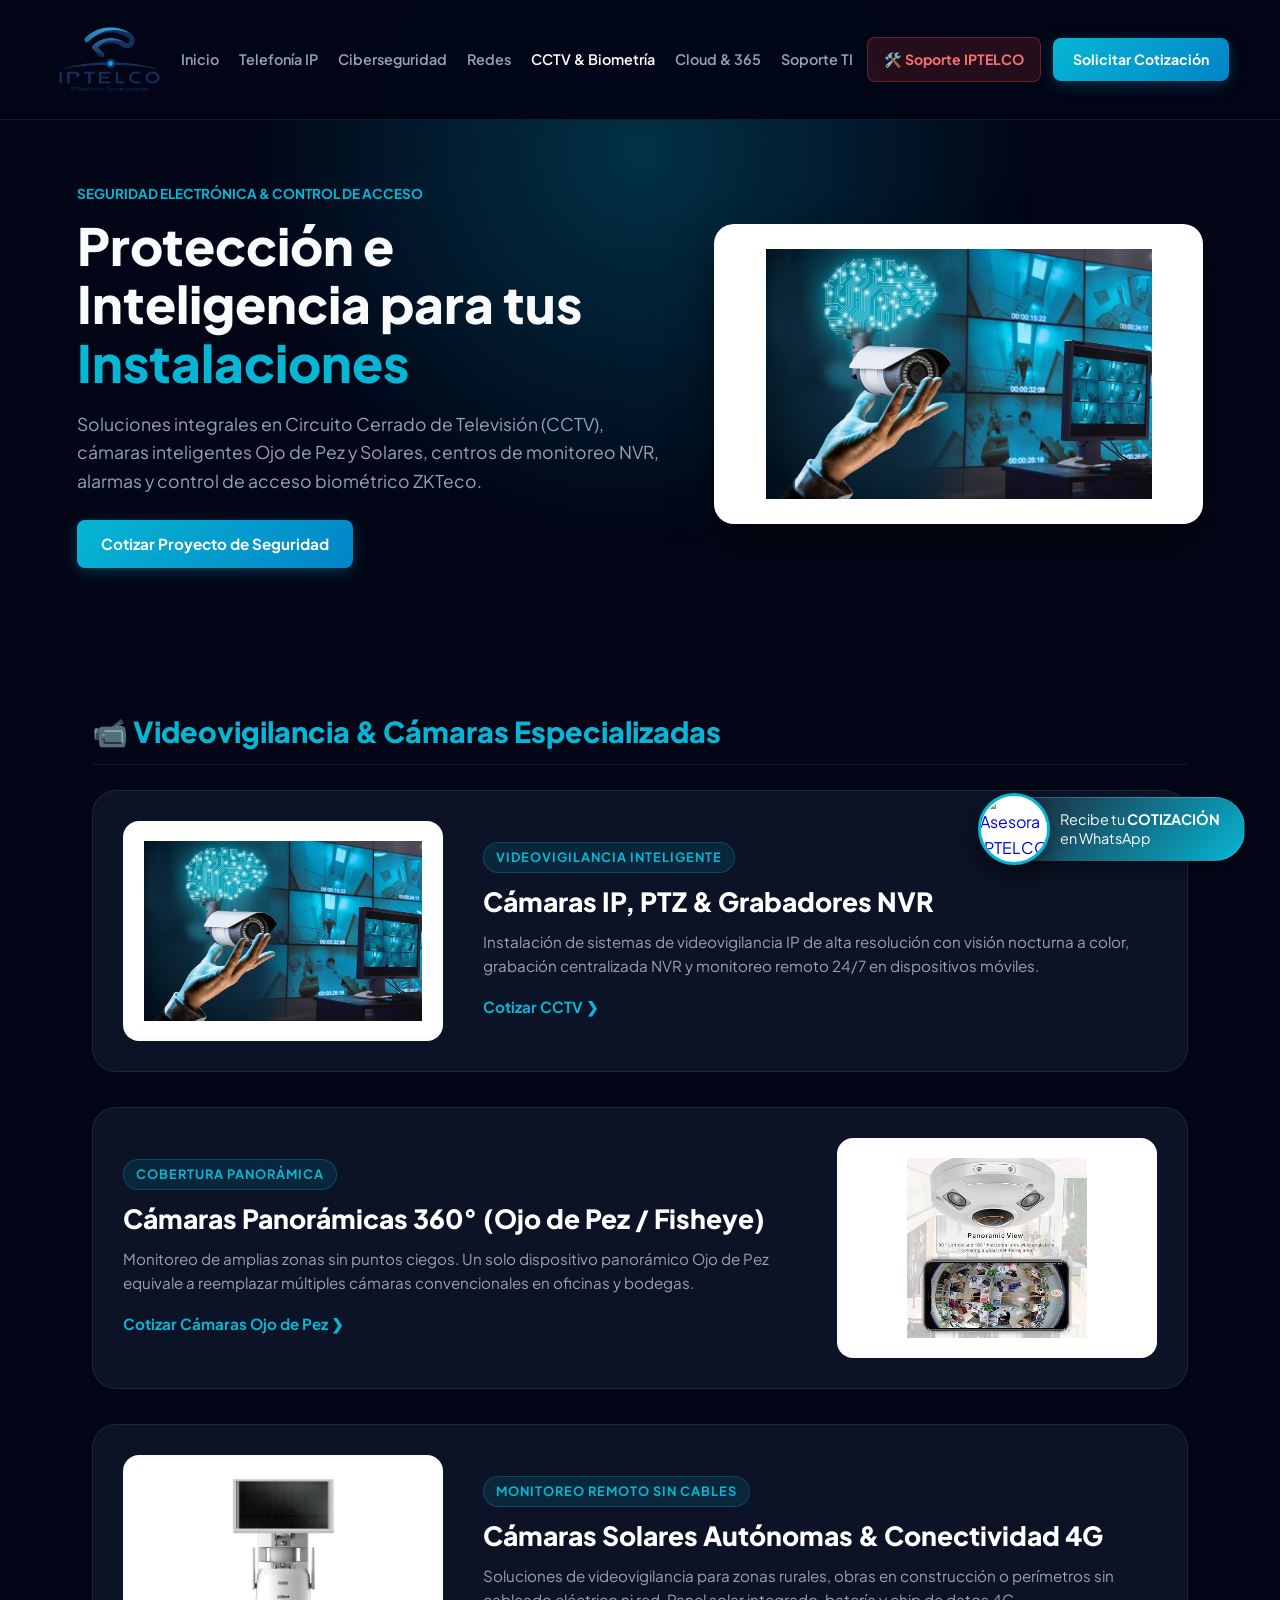
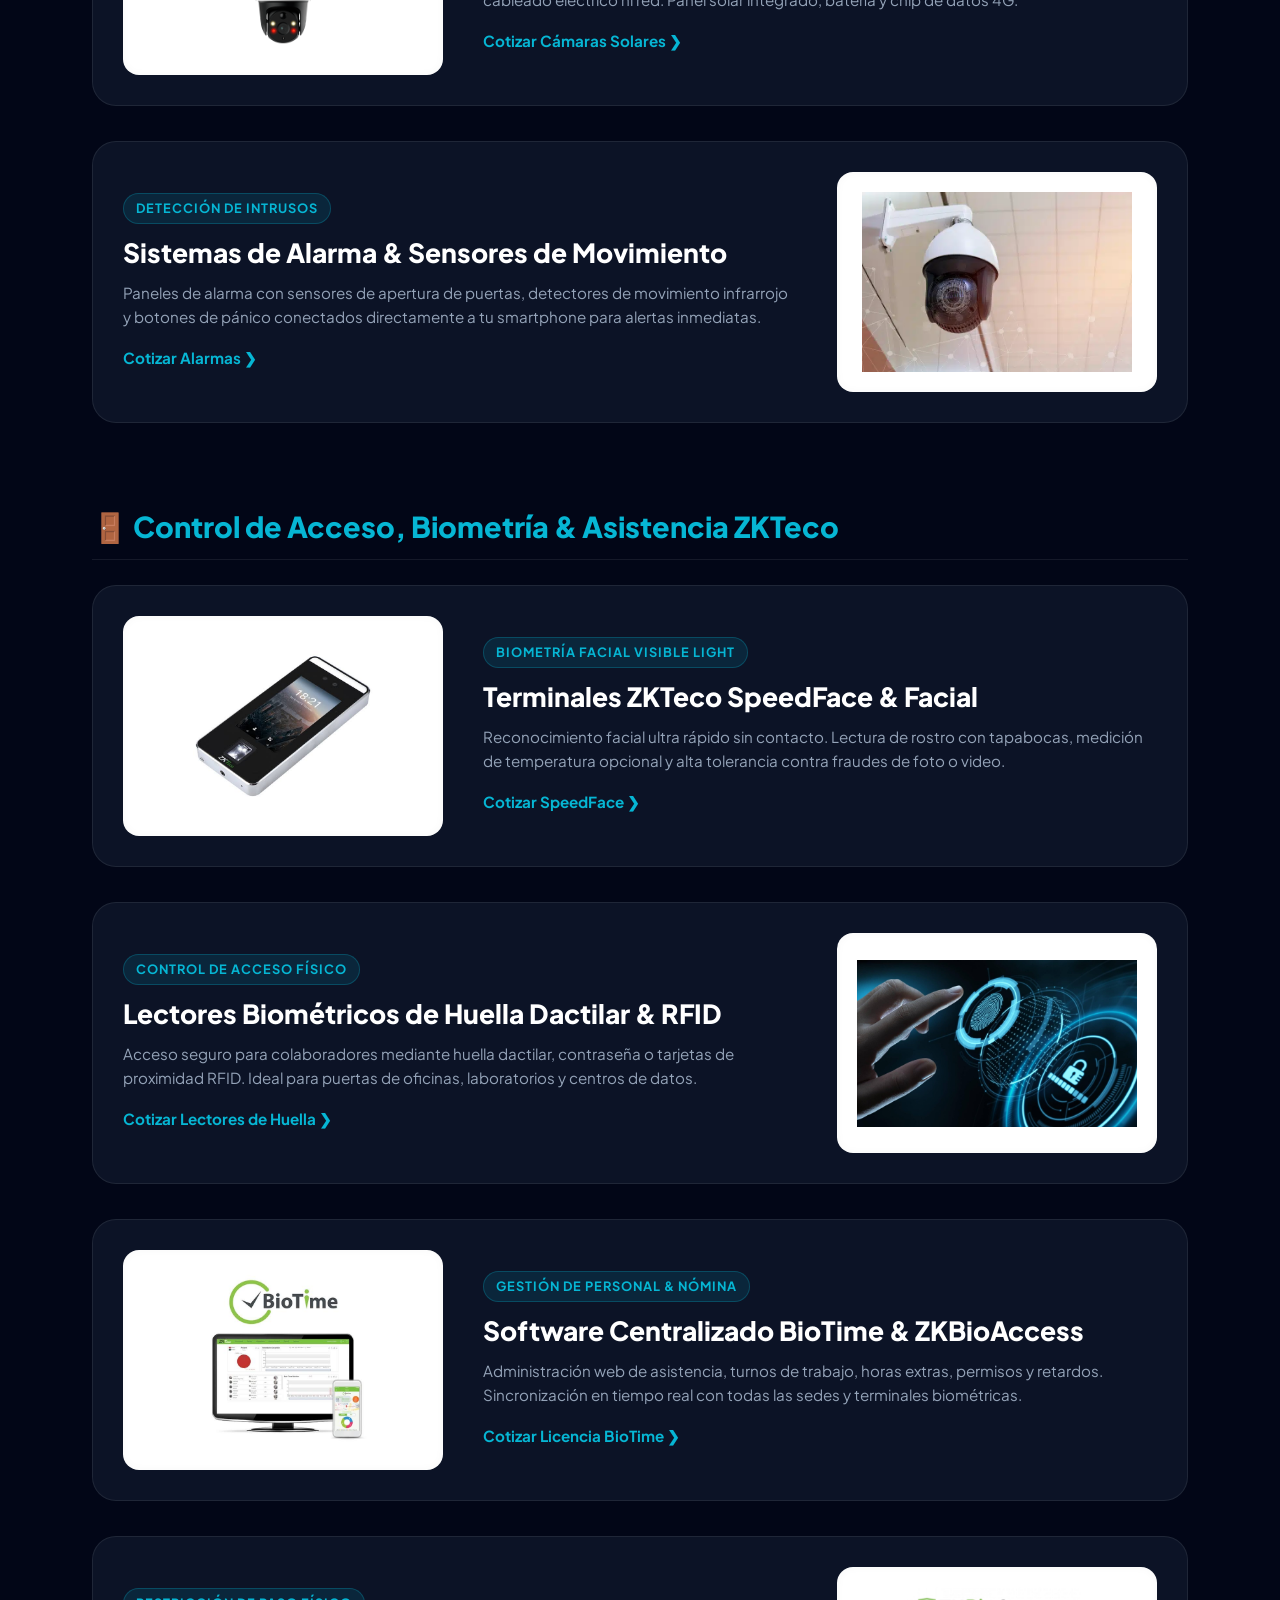
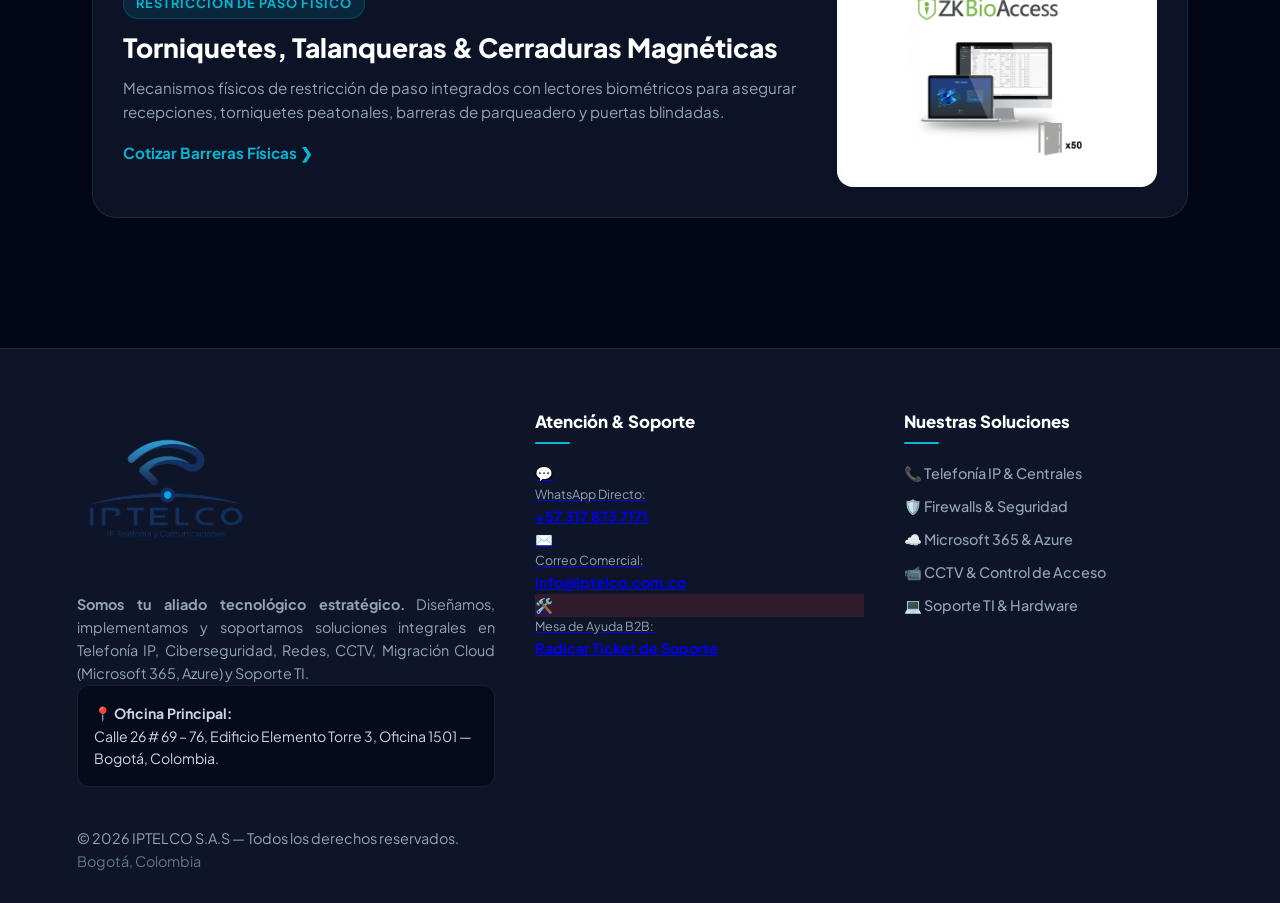
==== commit 50852604: "cctv-biometria.html" ====
--- a/cctv-biometria.html
+++ b/cctv-biometria.html
@@ -5,9 +5,9 @@
   <meta name="viewport" content="width=device-width, initial-scale=1.0">
   <title>CCTV, Videovigilancia & Biometría | IPTELCO S.A.S</title>
 
-  <!-- FAVICON -->
-  <link rel="icon" type="image/jpeg" href="img/logo-pestaña.jpg">
-  <link rel="shortcut icon" type="image/jpeg" href="img/logo-pestaña.jpg">
+  <!-- FAVICON DE LA PESTAÑA -->
+  <link rel="icon" type="image/png" href="img/icono-iptelco.png">
+  <link rel="shortcut icon" type="image/png" href="img/icono-iptelco.png">
 
   <link rel="preconnect" href="https://fonts.googleapis.com">
   <link rel="preconnect" href="https://fonts.gstatic.com" crossorigin>
@@ -30,7 +30,7 @@
     html { scroll-behavior: smooth; }
     body { font-family: 'Plus Jakarta Sans', sans-serif; background-color: var(--bg-dark); color: var(--text-main); line-height: 1.6; overflow-x: hidden; }
 
-    /* PRELOADER 100% CSS PURO */
+    /* PRELOADER */
     #iptelco-preloader { 
       position: fixed; top: 0; left: 0; width: 100vw; height: 100vh; 
       background: #020617; z-index: 99999; 
@@ -38,24 +38,23 @@
       animation: fadeOutPreloader 0.5s ease 0.6s forwards; 
       pointer-events: none; 
     }
-    .preloader-logo-img { height: 75px; width: auto; animation: pulseLogo 1.6s ease-in-out infinite; }
+    .preloader-logo-img { height: 130px !important; width: auto !important; object-fit: contain; animation: pulseLogo 1.6s ease-in-out infinite; }
     @keyframes pulseLogo { 0% { transform: scale(0.92); opacity: 0.8; } 50% { transform: scale(1.05); opacity: 1; } 100% { transform: scale(0.92); opacity: 0.8; } }
     @keyframes fadeOutPreloader { 0% { opacity: 1; visibility: visible; } 100% { opacity: 0; visibility: hidden; display: none; } }
 
     .glow-bg { position: fixed; width: 800px; height: 800px; background: radial-gradient(circle, var(--accent-glow) 0%, rgba(2, 6, 23, 0) 70%); top: -250px; left: 50%; transform: translateX(-50%); z-index: -1; pointer-events: none; }
 
-    /* LOGO DIFUMINADO EN HEADER */
+    /* LOGO HEADER TRANSPARENTE DIRECTO */
     .brand-logo-container {
-      display: flex; align-items: center; text-decoration: none; background-color: #ffffff;
-      padding: 6px 55px 6px 20px; height: 100%;
-      -webkit-mask-image: linear-gradient(to right, rgba(0,0,0,1) 0%, rgba(0,0,0,1) 58%, rgba(0,0,0,0) 100%);
-      mask-image: linear-gradient(to right, rgba(0,0,0,1) 0%, rgba(0,0,0,1) 58%, rgba(0,0,0,0) 100%);
+      display: flex; align-items: center; text-decoration: none;
+      background: transparent !important; margin-left: 4%; height: 100%;
+      mask-image: none !important; -webkit-mask-image: none !important;
       transition: opacity 0.2s ease, transform 0.2s ease;
     }
-    .brand-logo-container:hover { opacity: 0.97; transform: scale(1.01); }
-    .brand-logo-img { height: 64px; width: auto; object-fit: contain; display: block; }
-
-    header { display: flex; justify-content: space-between; align-items: center; padding: 0; height: 82px; position: sticky; top: 0; background: rgba(2, 6, 23, 0.95); backdrop-filter: blur(16px); border-bottom: 1px solid var(--border-light); z-index: 1000; }
+    .brand-logo-container:hover { opacity: 0.95; transform: scale(1.02); }
+    .brand-logo-img { height: 105px !important; max-height: 105px !important; width: auto !important; object-fit: contain !important; display: block; }
+
+    header { display: flex; justify-content: space-between; align-items: center; padding: 6px 0; height: 120px; position: sticky; top: 0; background: rgba(2, 6, 23, 0.95); backdrop-filter: blur(16px); border-bottom: 1px solid var(--border-light); z-index: 1000; }
     
     nav { display: flex; align-items: center; gap: 20px; }
     nav a { color: var(--text-muted); text-decoration: none; font-size: 0.9rem; font-weight: 600; transition: color 0.2s; }
@@ -127,9 +126,14 @@
     .btn-link { display: inline-flex; align-items: center; gap: 8px; color: var(--accent-cyan); font-weight: 700; text-decoration: none; font-size: 0.95rem; margin-top: 5px; }
     .btn-link:hover { gap: 12px; color: #38bdf8; }
 
-    /* FOOTER */
-    .footer-logo-container { display: inline-flex; align-items: center; background-color: #ffffff; padding: 10px 60px 10px 20px; border-radius: 12px; -webkit-mask-image: linear-gradient(to right, rgba(0,0,0,1) 0%, rgba(0,0,0,1) 60%, rgba(0,0,0,0) 100%); mask-image: linear-gradient(to right, rgba(0,0,0,1) 0%, rgba(0,0,0,1) 60%, rgba(0,0,0,0) 100%); }
-    .footer-logo-img { height: 95px; width: auto; object-fit: contain; display: block; }
+    /* LOGO FOOTER TRANSPARENTE DIRECTO */
+    .footer-logo-container {
+      display: inline-block; background: transparent !important;
+      mask-image: none !important; -webkit-mask-image: none !important;
+      padding: 0 !important; margin-bottom: 18px;
+    }
+    .footer-logo-img { height: 160px !important; max-height: 160px !important; width: auto !important; object-fit: contain !important; display: block; }
+
     footer { background: rgba(15, 23, 42, 0.95); border-top: 1px solid var(--border-light); padding: 60px 6% 30px 6%; color: var(--text-muted); font-size: 0.9rem; margin-top: 50px; }
     .footer-grid { display: grid; grid-template-columns: 1.4fr 1.1fr 1fr; gap: 40px; max-width: 1250px; margin: 0 auto 40px auto; }
     .address-card { background: rgba(2, 6, 23, 0.6); border: 1px solid var(--border-light); padding: 16px; border-radius: 12px; font-size: 0.88rem; color: #cbd5e1; }
@@ -168,6 +172,8 @@
     }
 
     @media (max-width: 900px) { 
+      header { height: 90px; }
+      .brand-logo-img { height: 70px !important; max-height: 70px !important; }
       .hero-grid, .footer-grid { grid-template-columns: 1fr; } 
       .product-row, .product-row.reverse { flex-direction: column !important; padding: 22px; gap: 20px; }
       .product-img-box { width: 100% !important; min-width: 100% !important; height: 200px !important; }
@@ -181,7 +187,7 @@
   <!-- PRELOADER -->
   <div id="iptelco-preloader">
     <div class="preloader-content">
-      <img src="img/logo-footer.jpg" alt="IPTELCO Logo" class="preloader-logo-img" onerror="this.onerror=null; this.src='img/logo-main.jpg';">
+      <img src="img/logo-main.png" alt="IPTELCO Logo" class="preloader-logo-img">
     </div>
   </div>
   <div class="glow-bg"></div>
@@ -189,7 +195,7 @@
   <!-- HEADER -->
   <header>
     <a href="index.html" class="brand-logo-container">
-      <img src="img/logo-footer.jpg" alt="IPTELCO Logo" class="brand-logo-img" onerror="this.onerror=null; this.src='img/logo-main.jpg';">
+      <img src="img/logo-main.png" alt="IPTELCO Logo" class="brand-logo-img">
     </a>
     <nav>
       <a href="index.html">Inicio</a>
@@ -212,7 +218,7 @@
       <div>
         <span style="color: var(--accent-cyan); font-weight: 700; font-size: 0.85rem; text-transform: uppercase;">Seguridad Electrónica & Control de Acceso</span>
         <h1 style="margin-top: 10px;">Protección e Inteligencia para tus <span>Instalaciones</span></h1>
-        <p>Soluciones integrales en Circuito Cerrado de Televisión (CCTV), centros de monitoreo NVR, cámaras inteligentes y control de acceso biométrico de última generación ZKTeco.</p>
+        <p>Soluciones integrales en Circuito Cerrado de Televisión (CCTV), cámaras inteligentes Ojo de Pez y Solares, centros de monitoreo NVR, alarmas y control de acceso biométrico ZKTeco.</p>
         <div style="display: flex; gap: 14px; flex-wrap: wrap;">
           <a href="cotizacion.html" class="btn-cotizar" style="padding: 12px 24px; font-size: 0.95rem;">Cotizar Proyecto de Seguridad</a>
         </div>
@@ -223,12 +229,14 @@
     </div>
   </section>
 
-  <!-- CATÁLOGOCCTV -->
+  <!-- CATÁLOGO COMPLETO CCTV Y BIOMETRÍA -->
   <section class="services-section">
-    <div class="category-header-title">📹 Videovigilancia, Cámaras & Control de Acceso</div>
+
+    <!-- SECCIÓN 1: VIDEOVIGILANCIA & CÁMARAS -->
+    <div class="category-header-title">📹 Videovigilancia & Cámaras Especializadas</div>
     <div class="products-showcase">
       
-      <!-- 1. CÁMARAS IP -->
+      <!-- 1. CÁMARAS IP & NVR -->
       <div class="product-row">
         <div class="product-img-box">
           <img src="img/video-vigilancia.jpg" alt="Cámaras CCTV IP">
@@ -236,47 +244,105 @@
         <div class="product-info-box">
           <span class="product-badge">Videovigilancia Inteligente</span>
           <h3>Cámaras IP, PTZ & Grabadores NVR</h3>
-          <p>Instalación de cámaras de alta resolución con visión nocturna a color, detección de movimiento por inteligencia artificial y monitoreo remoto 24/7 desde tu dispositivo móvil.</p>
+          <p>Instalación de sistemas de videovigilancia IP de alta resolución con visión nocturna a color, grabación centralizada NVR y monitoreo remoto 24/7 en dispositivos móviles.</p>
           <a href="cotizacion.html" class="btn-link">Cotizar CCTV ❯</a>
         </div>
       </div>
 
-      <!-- 2. BIOMETRÍA ZKTECO -->
+      <!-- 2. CÁMARA OJO DE PEZ (FISHEY 360°) -->
       <div class="product-row reverse">
         <div class="product-img-box">
+          <img src="img/camara-ojo-pez.jpg" alt="Cámara Ojo de Pez 360 Fisheye">
+        </div>
+        <div class="product-info-box">
+          <span class="product-badge">Cobertura Panorámica</span>
+          <h3>Cámaras Panorámicas 360° (Ojo de Pez / Fisheye)</h3>
+          <p>Monitoreo de amplias zonas sin puntos ciegos. Un solo dispositivo panorámico Ojo de Pez equivale a reemplazar múltiples cámaras convencionales en oficinas y bodegas.</p>
+          <a href="cotizacion.html" class="btn-link">Cotizar Cámaras Ojo de Pez ❯</a>
+        </div>
+      </div>
+
+      <!-- 3. CÁMARAS SOLARES AUTÓNOMAS 4G -->
+      <div class="product-row">
+        <div class="product-img-box">
+          <img src="img/camara-solar.png" alt="Cámaras Solares 4G Autónomas">
+        </div>
+        <div class="product-info-box">
+          <span class="product-badge">Monitoreo Remoto Sin Cables</span>
+          <h3>Cámaras Solares Autónomas & Conectividad 4G</h3>
+          <p>Soluciones de videovigilancia para zonas rurales, obras en construcción o perímetros sin cableado eléctrico ni red. Panel solar integrado, batería y chip de datos 4G.</p>
+          <a href="cotizacion.html" class="btn-link">Cotizar Cámaras Solares ❯</a>
+        </div>
+      </div>
+
+      <!-- 4. ALARMAS & SENSORES DE INTRUSIÓN -->
+      <div class="product-row reverse">
+        <div class="product-img-box">
+          <img src="img/camaras-sensor-movimiento.jpg" alt="Alarmas de Intrusión y Sensores">
+        </div>
+        <div class="product-info-box">
+          <span class="product-badge">Detección de Intrusos</span>
+          <h3>Sistemas de Alarma & Sensores de Movimiento</h3>
+          <p>Paneles de alarma con sensores de apertura de puertas, detectores de movimiento infrarrojo y botones de pánico conectados directamente a tu smartphone para alertas inmediatas.</p>
+          <a href="cotizacion.html" class="btn-link">Cotizar Alarmas ❯</a>
+        </div>
+      </div>
+
+    </div>
+
+    <!-- SECCIÓN 2: BIOMETRÍA & CONTROL DE ACCESO -->
+    <div class="category-header-title" style="margin-top: 80px;">🚪 Control de Acceso, Biometría & Asistencia ZKTeco</div>
+    <div class="products-showcase">
+
+      <!-- 5. RECONOCIMIENTO FACIAL SPEEDFACE -->
+      <div class="product-row">
+        <div class="product-img-box">
           <img src="img/sped-face.jpg" alt="ZKTeco SpeedFace">
         </div>
         <div class="product-info-box">
-          <span class="product-badge">Control de Acceso Biométrico</span>
-          <h3>Terminales ZKTeco & Software BioTime</h3>
-          <p>Control de asistencia y acceso peatonal sin contacto mediante reconocimiento facial, huella dactilar y tarjetas RFID integrados al software centralizado BioTime.</p>
-          <a href="cotizacion.html" class="btn-link">Cotizar Biometría ❯</a>
-        </div>
-      </div>
-
-      <!-- 3. TORNIQUETES & CONTROL DE ACCESO -->
+          <span class="product-badge">Biometría Facial Visible Light</span>
+          <h3>Terminales ZKTeco SpeedFace & Facial</h3>
+          <p>Reconocimiento facial ultra rápido sin contacto. Lectura de rostro con tapabocas, medición de temperatura opcional y alta tolerancia contra fraudes de foto o video.</p>
+          <a href="cotizacion.html" class="btn-link">Cotizar SpeedFace ❯</a>
+        </div>
+      </div>
+
+      <!-- 6. BIOMETRÍA POR HUELLA DACTILAR & RFID -->
+      <div class="product-row reverse">
+        <div class="product-img-box">
+          <img src="img/huella-dactilar.jpg" alt="Lectores de Huella Dactilar y Tarjetas RFID">
+        </div>
+        <div class="product-info-box">
+          <span class="product-badge">Control de Acceso Físico</span>
+          <h3>Lectores Biométricos de Huella Dactilar & RFID</h3>
+          <p>Acceso seguro para colaboradores mediante huella dactilar, contraseña o tarjetas de proximidad RFID. Ideal para puertas de oficinas, laboratorios y centros de datos.</p>
+          <a href="cotizacion.html" class="btn-link">Cotizar Lectores de Huella ❯</a>
+        </div>
+      </div>
+
+      <!-- 7. SOFTWARE BIOTIME -->
       <div class="product-row">
+        <div class="product-img-box">
+          <img src="img/biotime.jpg" alt="Software ZKTeco BioTime">
+        </div>
+        <div class="product-info-box">
+          <span class="product-badge">Gestión de Personal & Nómina</span>
+          <h3>Software Centralizado BioTime & ZKBioAccess</h3>
+          <p>Administración web de asistencia, turnos de trabajo, horas extras, permisos y retardos. Sincronización en tiempo real con todas las sedes y terminales biométricas.</p>
+          <a href="cotizacion.html" class="btn-link">Cotizar Licencia BioTime ❯</a>
+        </div>
+      </div>
+
+      <!-- 8. TORNIQUETES & BARRERAS FÍSICAS -->
+      <div class="product-row reverse">
         <div class="product-img-box">
           <img src="img/zkteco-zk-bioaccess.jpg" alt="Torniquetes y Electroimanes ZKTeco">
         </div>
         <div class="product-info-box">
           <span class="product-badge">Restricción de Paso Físico</span>
           <h3>Torniquetes, Talanqueras & Cerraduras Magnéticas</h3>
-          <p>Sistemas físicos de restricción de paso integrados con lectores biométricos para asegurar áreas críticas, entradas principales y parqueaderos vehiculares.</p>
-          <a href="cotizacion.html" class="btn-link">Cotizar Controles Físicos ❯</a>
-        </div>
-      </div>
-
-      <!-- 4. ALARMAS DE INTRUSIÓN -->
-      <div class="product-row reverse">
-        <div class="product-img-box">
-          <img src="img/camaras-sensor-movimiento.jpg" alt="Alarmas de Intrusión y Sensores">
-        </div>
-        <div class="product-info-box">
-          <span class="product-badge">Detección de Intrusos</span>
-          <h3>Sistemas de Alarma & Sensores de Movimiento</h3>
-          <p>Paneles de alarma con sensores de apertura de puertas, movimiento infrarrojo y botones de pánico conectados directamente a tu smartphone para alertas inmediatas.</p>
-          <a href="cotizacion.html" class="btn-link">Cotizar Alarmas ❯</a>
+          <p>Mecanismos físicos de restricción de paso integrados con lectores biométricos para asegurar recepciones, torniquetes peatonales, barreras de parqueadero y puertas blindadas.</p>
+          <a href="cotizacion.html" class="btn-link">Cotizar Barreras Físicas ❯</a>
         </div>
       </div>
 
@@ -287,10 +353,8 @@
   <footer>
     <div class="footer-grid">
       <div class="footer-col-brand">
-        <a href="index.html" style="text-decoration:none; display:inline-block; margin-bottom:12px;">
-          <div class="footer-logo-container">
-            <img src="img/logo-footer.jpg" alt="IPTELCO Logo" class="footer-logo-img" onerror="this.onerror=null; this.src='img/logo-main.jpg';">
-          </div>
+        <a href="index.html" class="footer-logo-container">
+          <img src="img/logo-main.png" alt="IPTELCO Logo" class="footer-logo-img">
         </a>
         <p style="font-size: 0.9rem; color: #94a3b8; line-height: 1.6; text-align: justify;">
           <strong>Somos tu aliado tecnológico estratégico.</strong> Diseñamos, implementamos y soportamos soluciones integrales en Telefonía IP, Ciberseguridad, Redes, CCTV, Migración Cloud (Microsoft 365, Azure) y Soporte TI.
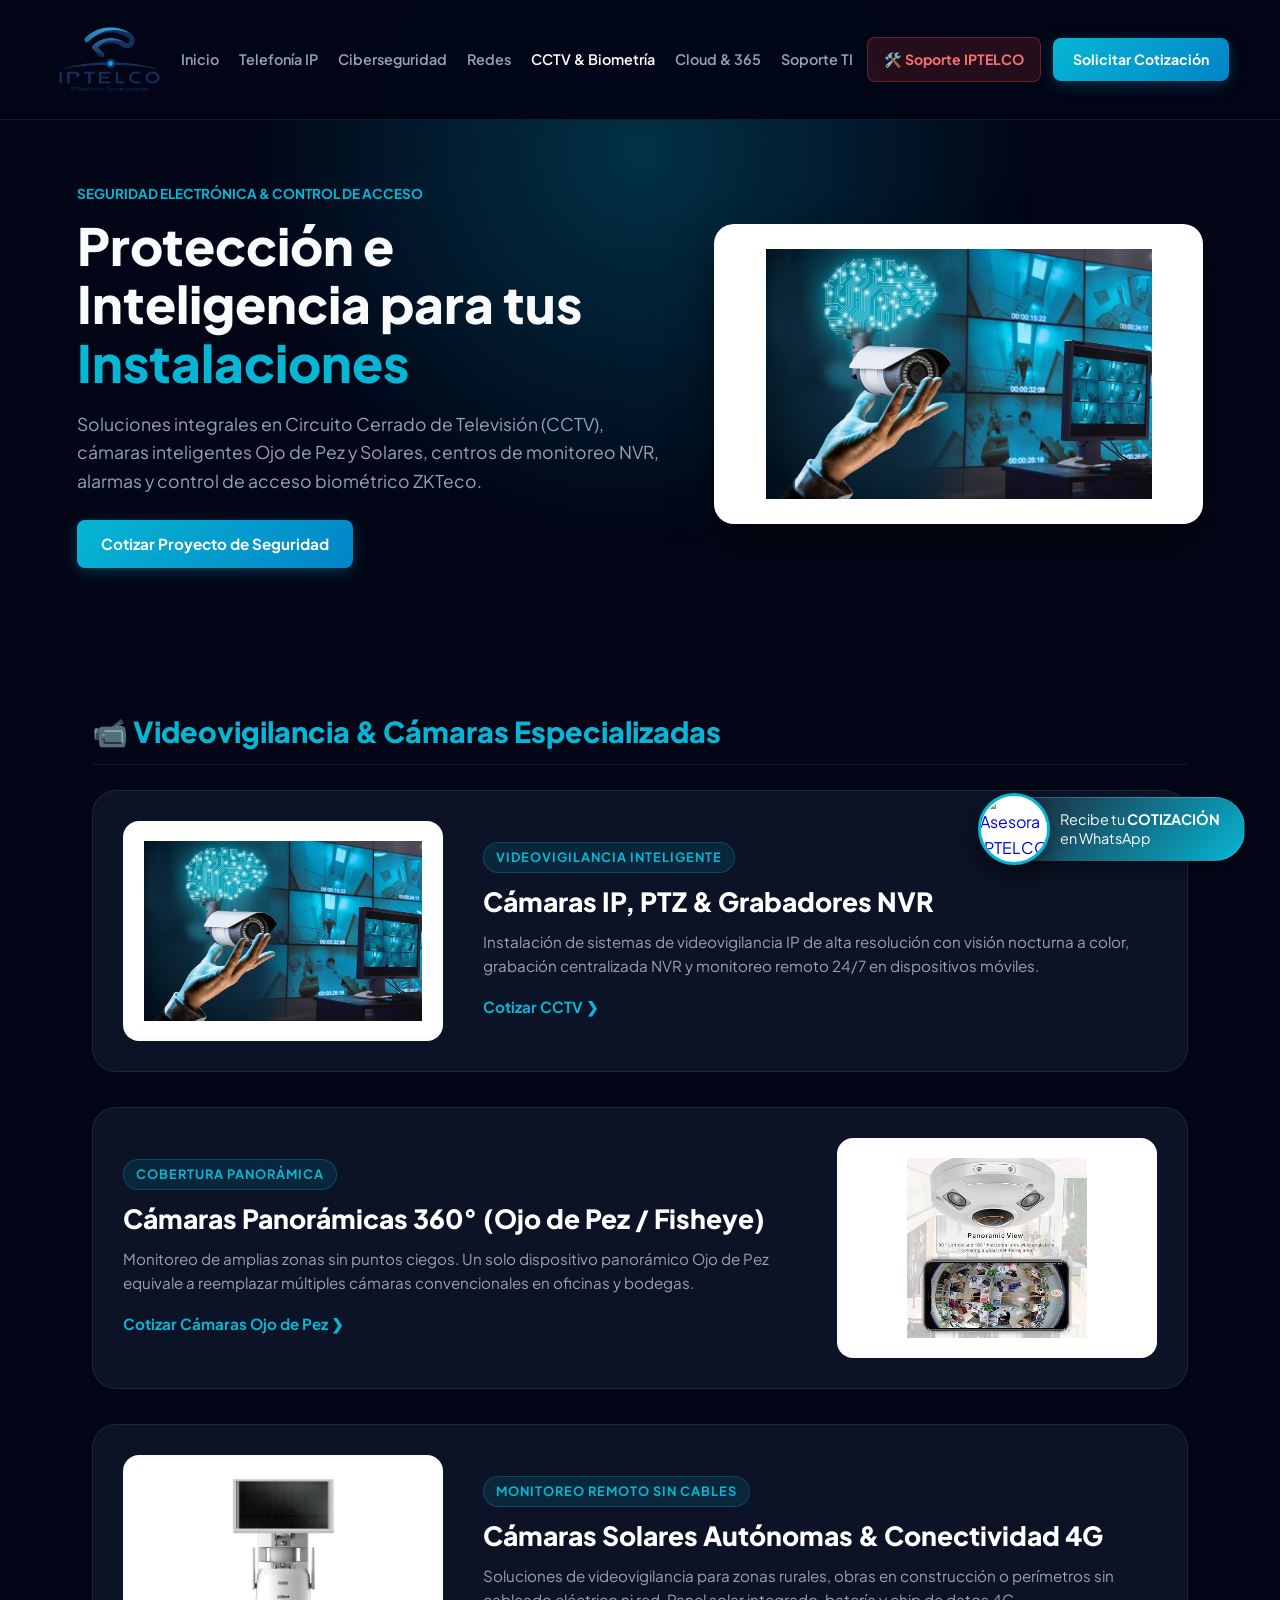
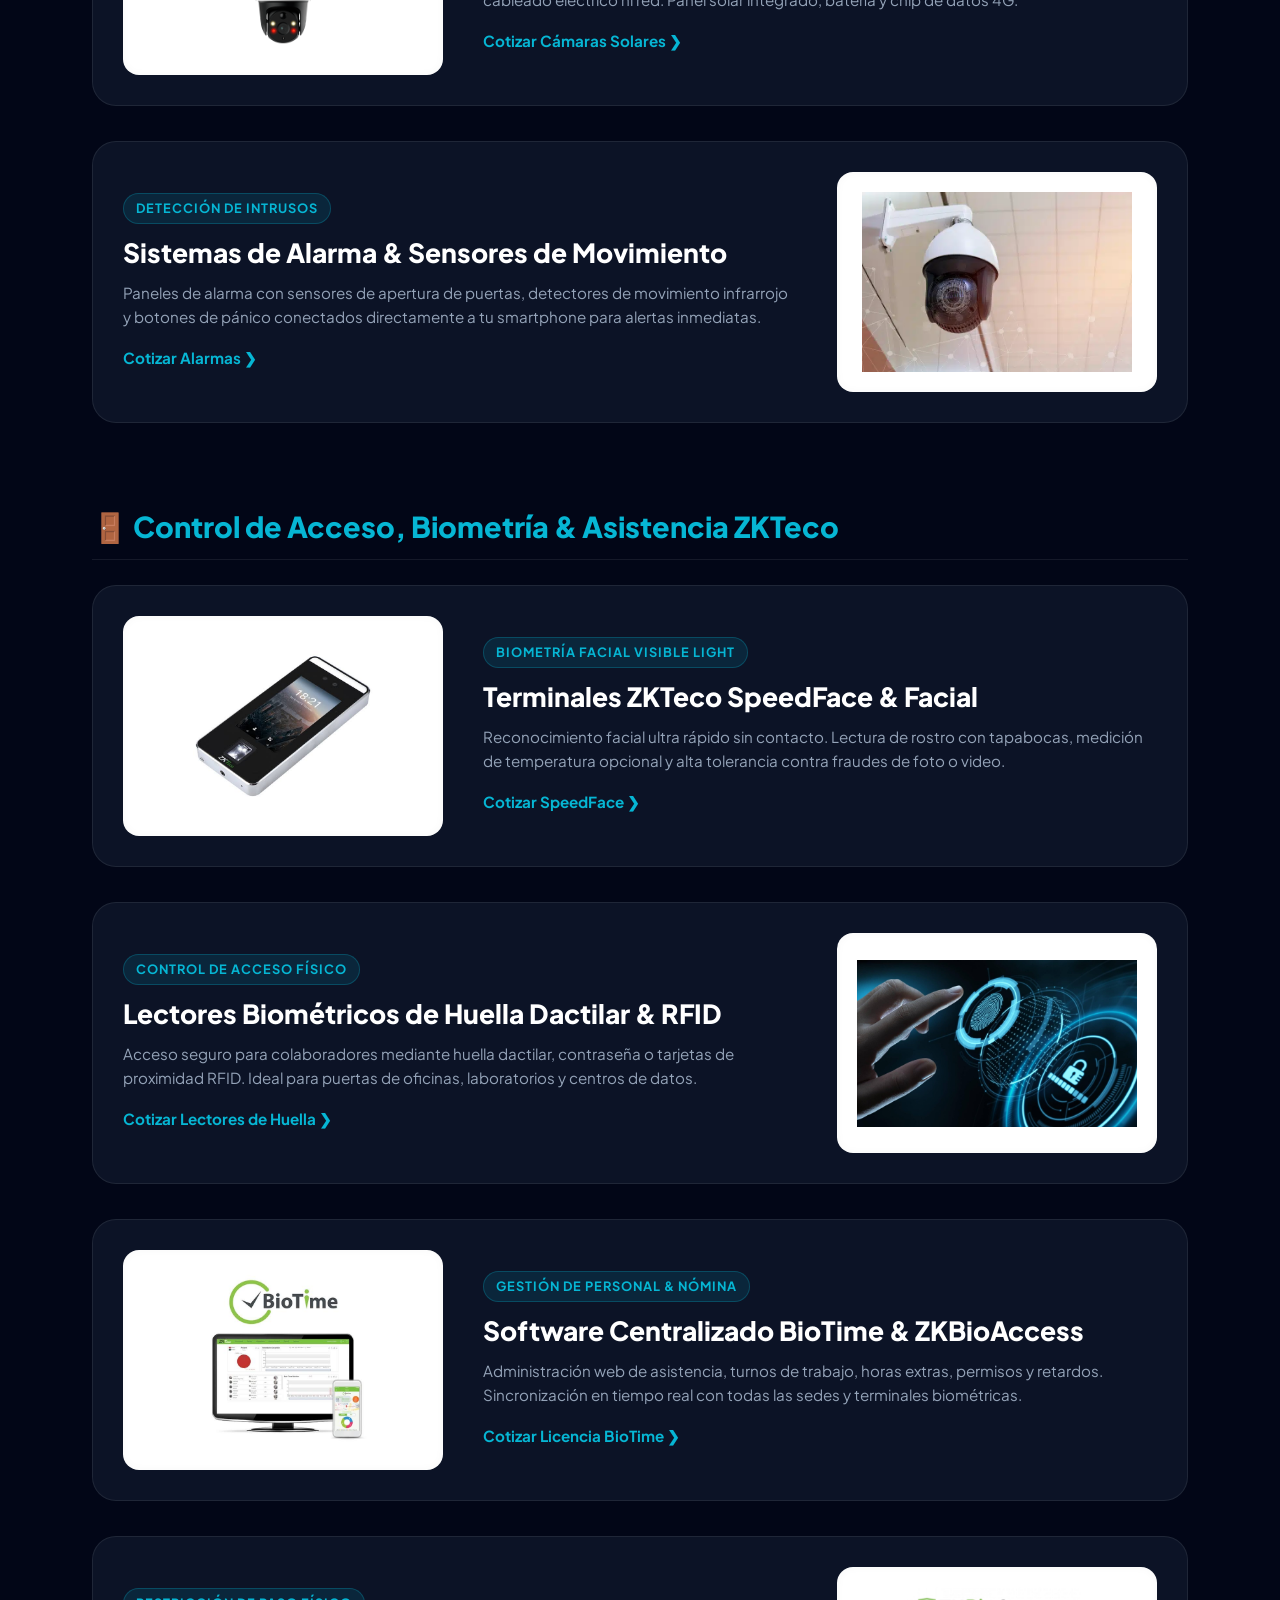
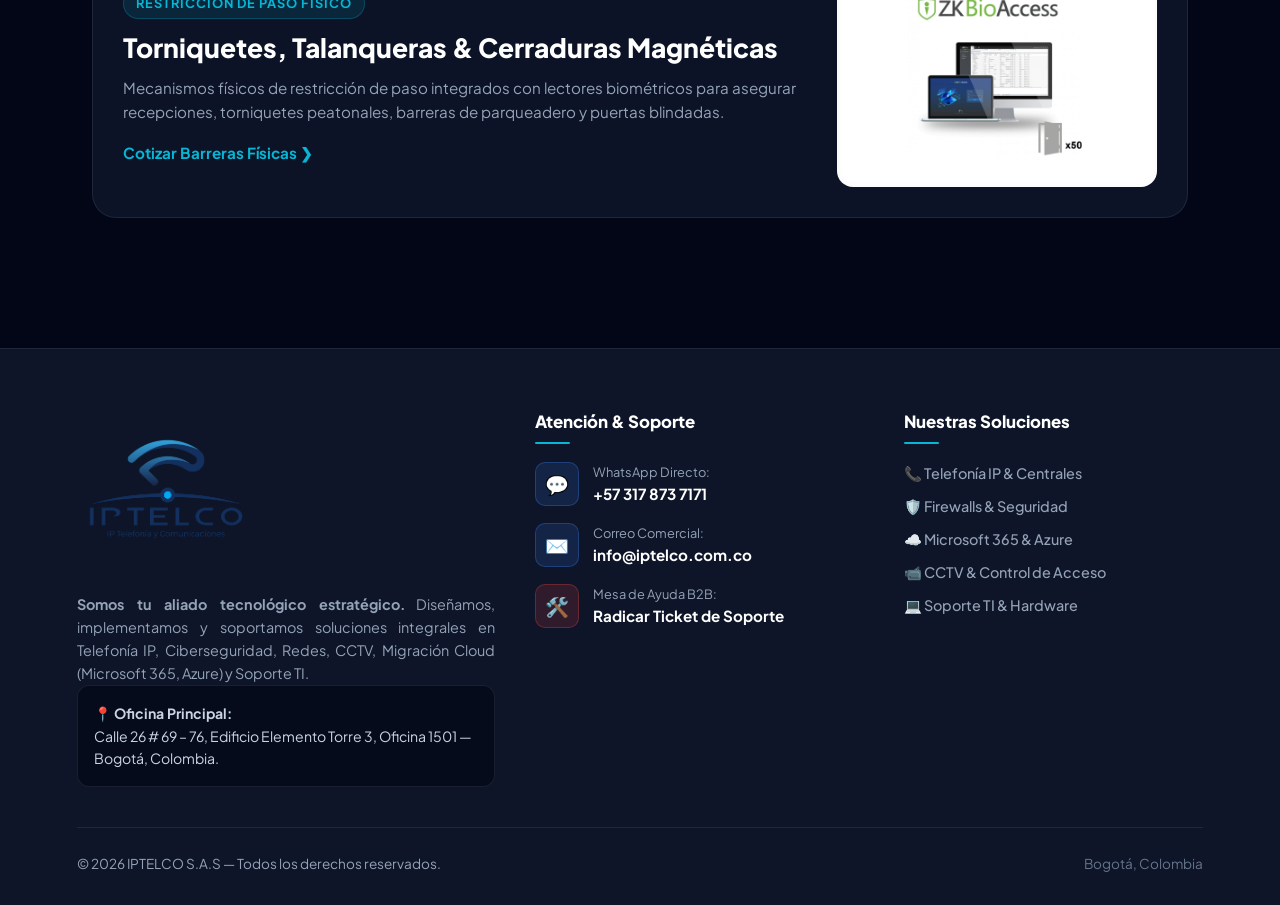
==== commit e23770b5: "cctv-biometria.html" ====
--- a/cctv-biometria.html
+++ b/cctv-biometria.html
@@ -20,6 +20,7 @@
       --bg-card-hover: rgba(30, 41, 59, 0.95);
       --accent-cyan: #06b6d4;
       --accent-glow: rgba(6, 182, 212, 0.25);
+      --accent-blue: #3b82f6;
       --text-main: #f8fafc;
       --text-muted: #94a3b8;
       --border-light: rgba(255, 255, 255, 0.08);
@@ -27,6 +28,7 @@
     }
 
     * { box-sizing: border-box; margin: 0; padding: 0; }
+    img { max-width: 100%; height: auto; }
     html { scroll-behavior: smooth; }
     body { font-family: 'Plus Jakarta Sans', sans-serif; background-color: var(--bg-dark); color: var(--text-main); line-height: 1.6; overflow-x: hidden; }
 
@@ -35,7 +37,7 @@
       position: fixed; top: 0; left: 0; width: 100vw; height: 100vh; 
       background: #020617; z-index: 99999; 
       display: flex; align-items: center; justify-content: center; 
-      animation: fadeOutPreloader 0.5s ease 0.6s forwards; 
+      animation: fadeOutPreloader 0.4s ease 0.1s forwards; 
       pointer-events: none; 
     }
     .preloader-logo-img { height: 130px !important; width: auto !important; object-fit: contain; animation: pulseLogo 1.6s ease-in-out infinite; }
@@ -126,7 +128,7 @@
     .btn-link { display: inline-flex; align-items: center; gap: 8px; color: var(--accent-cyan); font-weight: 700; text-decoration: none; font-size: 0.95rem; margin-top: 5px; }
     .btn-link:hover { gap: 12px; color: #38bdf8; }
 
-    /* LOGO FOOTER TRANSPARENTE DIRECTO */
+    /* FOOTER Y CONTACTO CORREGIDO */
     .footer-logo-container {
       display: inline-block; background: transparent !important;
       mask-image: none !important; -webkit-mask-image: none !important;
@@ -142,6 +144,57 @@
     .footer-links { list-style: none; display: flex; flex-direction: column; gap: 10px; }
     .footer-links a { color: var(--text-muted); text-decoration: none; transition: color 0.2s; font-weight: 500; }
     .footer-links a:hover { color: #ffffff; }
+
+    /* ESTILOS DE CONTACTO FOOTER (CORREGIDOS Y BLINDADOS) */
+    .contact-item,
+    .contact-item:link,
+    .contact-item:visited,
+    .contact-item:active { 
+      display: flex !important; 
+      align-items: center !important; 
+      gap: 14px !important; 
+      margin-bottom: 16px !important; 
+      color: #cbd5e1 !important; 
+      text-decoration: none !important; 
+      transition: transform 0.2s ease, color 0.2s ease !important; 
+    }
+    .contact-item:hover { 
+      color: #ffffff !important; 
+      transform: translateX(4px) !important; 
+    }
+    .contact-item span { 
+      font-size: 0.8rem !important; 
+      color: #94a3b8 !important; 
+      display: block !important; 
+      text-decoration: none !important; 
+    }
+    .contact-item b { 
+      color: #ffffff !important; 
+      font-weight: 700 !important; 
+      font-size: 0.95rem !important; 
+      text-decoration: none !important; 
+    }
+    
+    .contact-icon-box { 
+      width: 44px !important; 
+      height: 44px !important; 
+      border-radius: 10px !important; 
+      background: rgba(59, 130, 246, 0.15) !important; 
+      border: 1px solid rgba(59, 130, 246, 0.3) !important; 
+      display: flex !important; 
+      align-items: center !important; 
+      justify-content: center !important; 
+      color: #3b82f6 !important; 
+      font-size: 1.2rem !important; 
+      flex-shrink: 0 !important; 
+    }
+    .contact-icon-box.red-box { 
+      background: rgba(239, 68, 68, 0.15) !important; 
+      border-color: rgba(239, 68, 68, 0.3) !important; 
+      color: #ef4444 !important; 
+    }
+
+    .footer-bottom { max-width: 1250px; margin: 0 auto; padding-top: 25px; border-top: 1px solid var(--border-light); display: flex; justify-content: space-between; align-items: center; flex-wrap: wrap; gap: 15px; font-size: 0.85rem; }
 
     /* WIDGET WHATSAPP */
     .whatsapp-widget { 
@@ -361,12 +414,23 @@
         </p>
         <div class="address-card">📍 <b>Oficina Principal:</b><br>Calle 26 # 69 – 76, Edificio Elemento Torre 3, Oficina 1501 — Bogotá, Colombia.</div>
       </div>
+
       <div class="footer-col">
         <h4>Atención & Soporte</h4>
-        <a href="https://wa.me/573178737171" target="_blank" class="contact-item"><div class="contact-icon-box">💬</div><div><span style="font-size: 0.78rem; color: #94a3b8; display: block;">WhatsApp Directo:</span><b>+57 317 873 7171</b></div></a>
-        <a href="mailto:info@iptelco.com.co" class="contact-item"><div class="contact-icon-box">✉️</div><div><span style="font-size: 0.78rem; color: #94a3b8; display: block;">Correo Comercial:</span><b>info@iptelco.com.co</b></div></a>
-        <a href="soporte.html" class="contact-item"><div class="contact-icon-box" style="background: rgba(239, 68, 68, 0.15); color: #ef4444; border-color: rgba(239, 68, 68, 0.3);">🛠️</div><div><span style="font-size: 0.78rem; color: #94a3b8; display: block;">Mesa de Ayuda B2B:</span><b>Radicar Ticket de Soporte</b></div></a>
-      </div>
+        <a href="https://wa.me/573178737171" target="_blank" class="contact-item">
+          <div class="contact-icon-box">💬</div>
+          <div><span>WhatsApp Directo:</span><b>+57 317 873 7171</b></div>
+        </a>
+        <a href="mailto:info@iptelco.com.co" class="contact-item">
+          <div class="contact-icon-box">✉️</div>
+          <div><span>Correo Comercial:</span><b>info@iptelco.com.co</b></div>
+        </a>
+        <a href="soporte.html" class="contact-item">
+          <div class="contact-icon-box red-box">🛠️</div>
+          <div><span>Mesa de Ayuda B2B:</span><b>Radicar Ticket de Soporte</b></div>
+        </a>
+      </div>
+
       <div class="footer-col">
         <h4>Nuestras Soluciones</h4>
         <ul class="footer-links">
@@ -378,7 +442,11 @@
         </ul>
       </div>
     </div>
-    <div class="footer-bottom"><div>© 2026 IPTELCO S.A.S — Todos los derechos reservados.</div><div style="color: #64748b;">Bogotá, Colombia</div></div>
+
+    <div class="footer-bottom">
+      <div>© 2026 IPTELCO S.A.S — Todos los derechos reservados.</div>
+      <div style="color: #64748b;">Bogotá, Colombia</div>
+    </div>
   </footer>
 
   <!-- WIDGET WHATSAPP -->
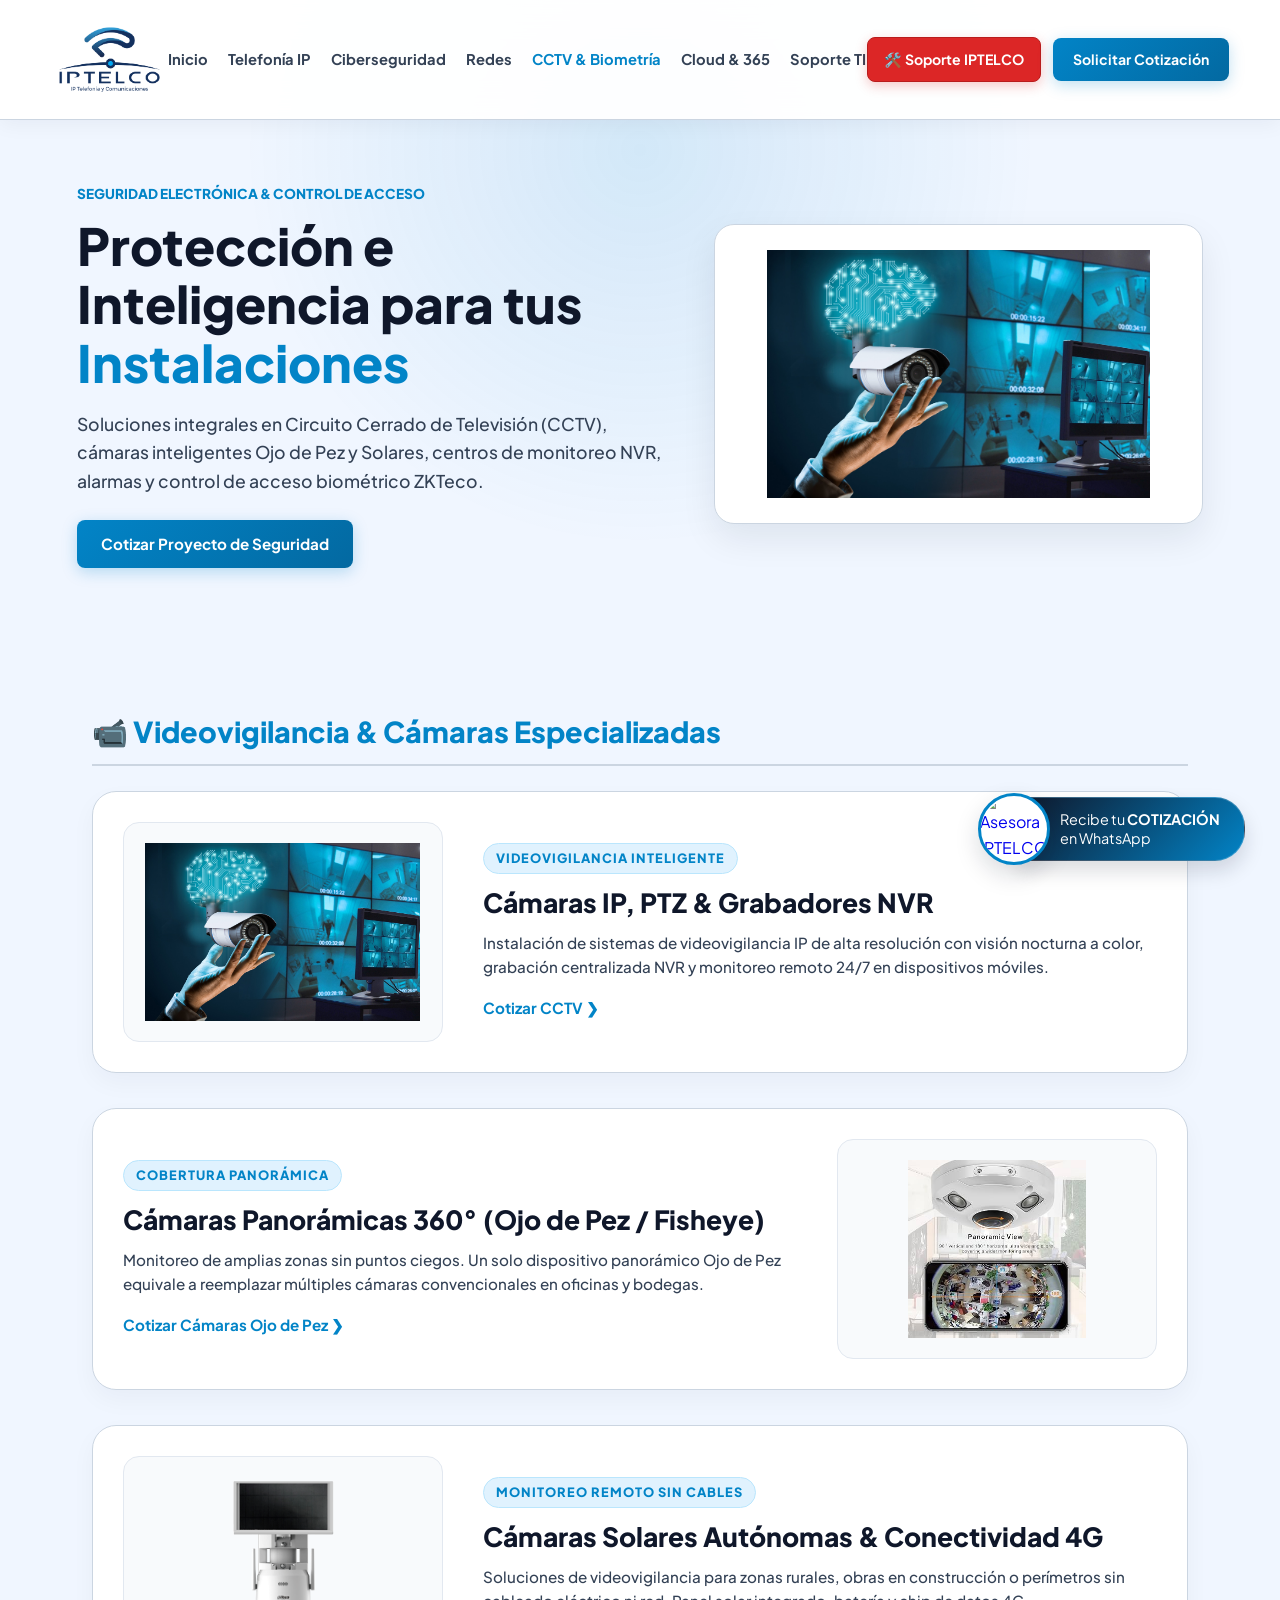
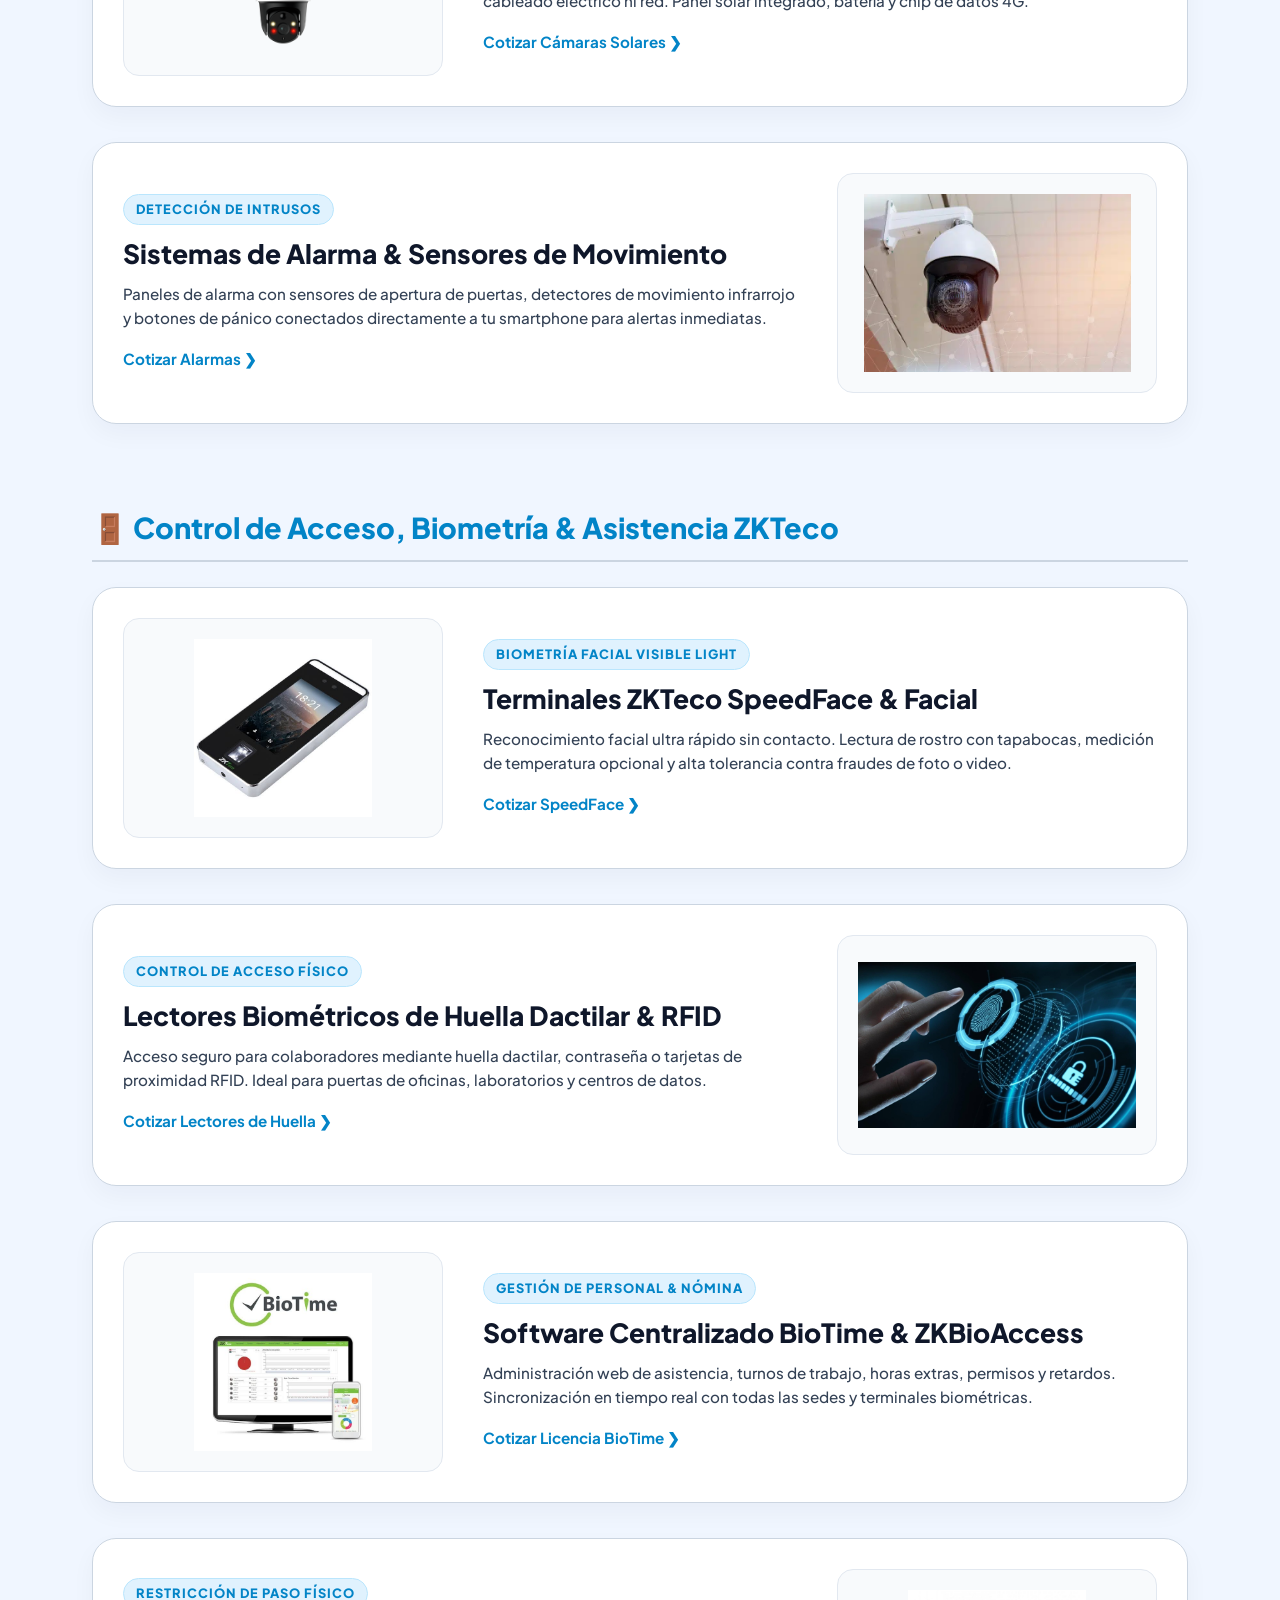
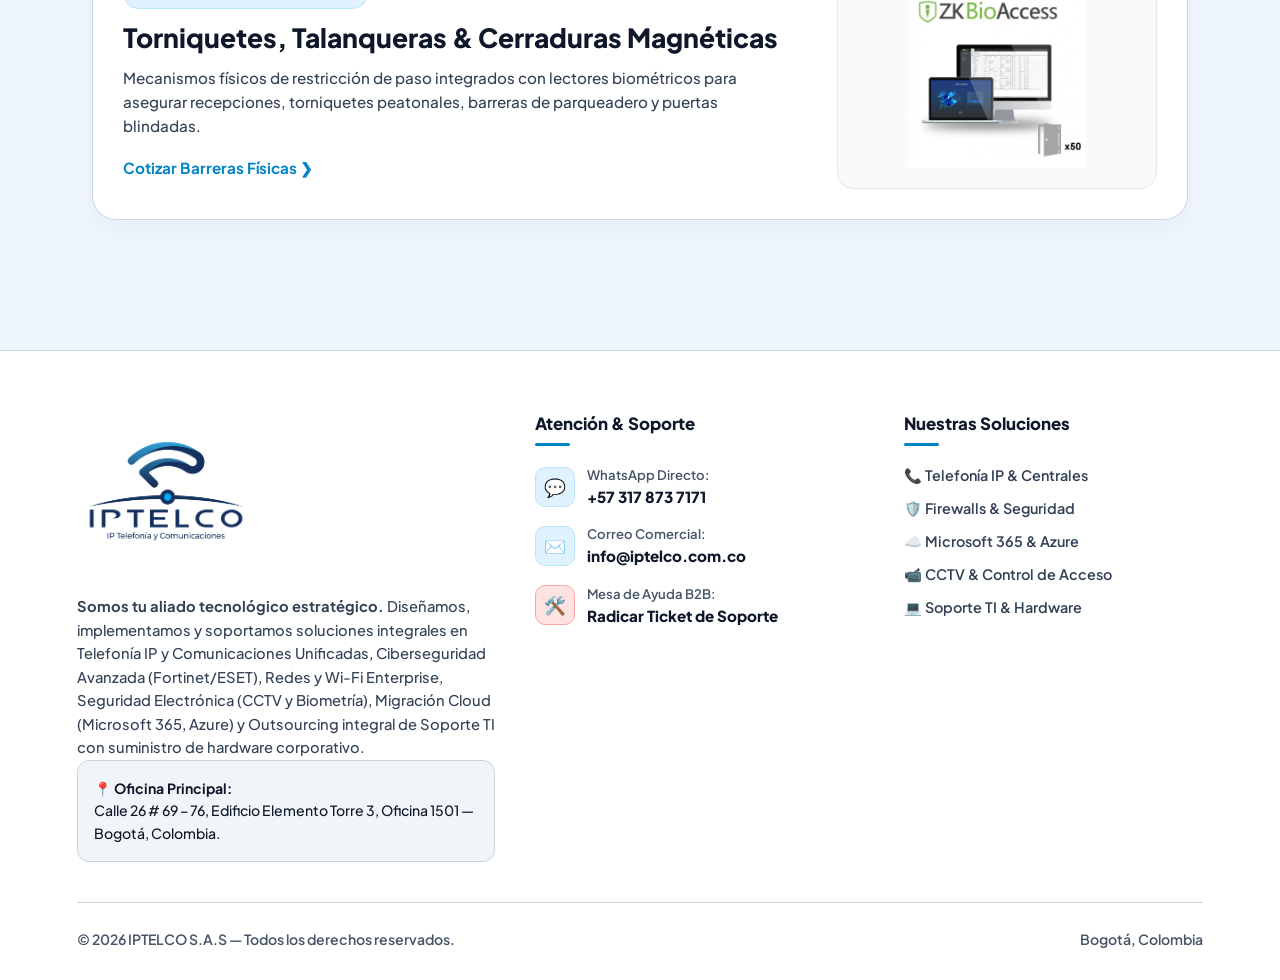
==== commit 634fb9b5: "cctv-biometria.html" ====
--- a/cctv-biometria.html
+++ b/cctv-biometria.html
@@ -15,16 +15,16 @@
 
   <style>
     :root {
-      --bg-dark: #020617;
-      --bg-card: rgba(15, 23, 42, 0.85);
-      --bg-card-hover: rgba(30, 41, 59, 0.95);
-      --accent-cyan: #06b6d4;
-      --accent-glow: rgba(6, 182, 212, 0.25);
-      --accent-blue: #3b82f6;
-      --text-main: #f8fafc;
-      --text-muted: #94a3b8;
-      --border-light: rgba(255, 255, 255, 0.08);
-      --border-glow: rgba(6, 182, 212, 0.4);
+      --bg-dark: #f0f6ff; /* Fondo Azul Hielo Claro */
+      --bg-card: #ffffff;
+      --bg-card-hover: #ffffff;
+      --accent-cyan: #0284c7; /* Cyan / Azul Seguridad */
+      --accent-glow: rgba(2, 132, 199, 0.12);
+      --accent-blue: #2563eb;
+      --text-main: #0f172a;   /* Texto principal oscuro */
+      --text-muted: #334155;  /* Texto secundario de alta legibilidad */
+      --border-light: #cbd5e1;
+      --border-glow: rgba(2, 132, 199, 0.35);
     }
 
     * { box-sizing: border-box; margin: 0; padding: 0; }
@@ -35,7 +35,7 @@
     /* PRELOADER */
     #iptelco-preloader { 
       position: fixed; top: 0; left: 0; width: 100vw; height: 100vh; 
-      background: #020617; z-index: 99999; 
+      background: #f8fafc; z-index: 99999; 
       display: flex; align-items: center; justify-content: center; 
       animation: fadeOutPreloader 0.4s ease 0.1s forwards; 
       pointer-events: none; 
@@ -44,7 +44,7 @@
     @keyframes pulseLogo { 0% { transform: scale(0.92); opacity: 0.8; } 50% { transform: scale(1.05); opacity: 1; } 100% { transform: scale(0.92); opacity: 0.8; } }
     @keyframes fadeOutPreloader { 0% { opacity: 1; visibility: visible; } 100% { opacity: 0; visibility: hidden; display: none; } }
 
-    .glow-bg { position: fixed; width: 800px; height: 800px; background: radial-gradient(circle, var(--accent-glow) 0%, rgba(2, 6, 23, 0) 70%); top: -250px; left: 50%; transform: translateX(-50%); z-index: -1; pointer-events: none; }
+    .glow-bg { position: fixed; width: 800px; height: 800px; background: radial-gradient(circle, var(--accent-glow) 0%, rgba(240, 246, 255, 0) 70%); top: -250px; left: 50%; transform: translateX(-50%); z-index: -1; pointer-events: none; }
 
     /* LOGO HEADER TRANSPARENTE DIRECTO */
     .brand-logo-container {
@@ -56,33 +56,81 @@
     .brand-logo-container:hover { opacity: 0.95; transform: scale(1.02); }
     .brand-logo-img { height: 105px !important; max-height: 105px !important; width: auto !important; object-fit: contain !important; display: block; }
 
-    header { display: flex; justify-content: space-between; align-items: center; padding: 6px 0; height: 120px; position: sticky; top: 0; background: rgba(2, 6, 23, 0.95); backdrop-filter: blur(16px); border-bottom: 1px solid var(--border-light); z-index: 1000; }
+    header { 
+      display: flex; justify-content: space-between; align-items: center; 
+      padding: 6px 0; height: 120px; position: sticky; top: 0; 
+      background: rgba(255, 255, 255, 0.95); 
+      backdrop-filter: blur(16px); 
+      border-bottom: 1px solid var(--border-light); 
+      z-index: 1000; 
+      box-shadow: 0 4px 20px rgba(15, 23, 42, 0.05);
+    }
     
     nav { display: flex; align-items: center; gap: 20px; }
-    nav a { color: var(--text-muted); text-decoration: none; font-size: 0.9rem; font-weight: 600; transition: color 0.2s; }
-    nav a:hover, nav a.active { color: #ffffff; }
+    nav a { color: #334155; text-decoration: none; font-size: 0.92rem; font-weight: 700; transition: color 0.2s; }
+    nav a:hover, nav a.active { color: var(--accent-cyan); }
     
     .header-actions { display: flex; align-items: center; gap: 12px; margin-right: 4%; }
-    .btn-soporte { background: rgba(239, 68, 68, 0.15); color: #f87171; border: 1px solid rgba(239, 68, 68, 0.35); padding: 10px 16px; border-radius: 8px; font-size: 0.88rem; font-weight: 700; text-decoration: none; transition: all 0.2s; }
-    .btn-soporte:hover { background: rgba(239, 68, 68, 0.28); color: #ffffff; border-color: #ef4444; }
-    .btn-cotizar { background: linear-gradient(135deg, var(--accent-cyan), #0284c7); color: #ffffff; padding: 10px 20px; border-radius: 8px; font-size: 0.88rem; font-weight: 700; text-decoration: none; box-shadow: 0 4px 15px var(--accent-glow); transition: all 0.2s; }
-    .btn-cotizar:hover { transform: translateY(-2px); }
+    
+    /* 🔥 BOTÓN SOPORTE ROJO DE ALTO IMPACTO */
+    .btn-soporte { 
+      background: #dc2626 !important; 
+      color: #ffffff !important; 
+      border: 1px solid #b91c1c !important; 
+      padding: 10px 16px; 
+      border-radius: 8px; 
+      font-size: 0.88rem; 
+      font-weight: 700; 
+      text-decoration: none; 
+      box-shadow: 0 4px 12px rgba(220, 38, 38, 0.25) !important;
+      transition: all 0.2s ease !important; 
+    }
+    .btn-soporte:hover { 
+      background: #b91c1c !important; 
+      color: #ffffff !important; 
+      transform: translateY(-2px);
+      box-shadow: 0 6px 16px rgba(220, 38, 38, 0.35) !important;
+    }
+
+    .btn-cotizar { 
+      background: linear-gradient(135deg, var(--accent-cyan), #0369a1); 
+      color: #ffffff; 
+      padding: 10px 20px; 
+      border-radius: 8px; 
+      font-size: 0.88rem; 
+      font-weight: 700; 
+      text-decoration: none; 
+      box-shadow: 0 4px 15px rgba(2, 132, 199, 0.25); 
+      transition: all 0.2s; 
+    }
+    .btn-cotizar:hover { transform: translateY(-2px); box-shadow: 0 6px 20px rgba(2, 132, 199, 0.35); }
 
     /* HERO */
     .hero { padding: 60px 6% 40px 6%; max-width: 1300px; margin: 0 auto; }
     .hero-grid { display: grid; grid-template-columns: 1.1fr 0.9fr; align-items: center; gap: 40px; }
-    .hero h1 { font-size: 3.2rem; font-weight: 800; line-height: 1.15; margin-bottom: 18px; }
+    .hero h1 { font-size: 3.2rem; font-weight: 800; line-height: 1.15; margin-bottom: 18px; color: #0f172a; }
     .hero h1 span { color: var(--accent-cyan); }
-    .hero p { font-size: 1.1rem; color: var(--text-muted); margin-bottom: 25px; line-height: 1.6; }
+    .hero p { font-size: 1.1rem; color: #334155; margin-bottom: 25px; line-height: 1.6; font-weight: 500; }
 
     @keyframes floatAnimationHero { 0% { transform: translateY(0px); } 50% { transform: translateY(-14px); } 100% { transform: translateY(0px); } }
 
-    .hero-media-container { background: #ffffff; border-radius: 20px; padding: 25px; box-shadow: 0 20px 40px rgba(0,0,0,0.5); display: flex; align-items: center; justify-content: center; height: 300px; animation: floatAnimationHero 4s ease-in-out infinite; }
+    .hero-media-container { 
+      background: #ffffff; 
+      border-radius: 20px; 
+      padding: 25px; 
+      box-shadow: 0 15px 35px rgba(15, 23, 42, 0.08); 
+      border: 1px solid var(--border-light);
+      display: flex; 
+      align-items: center; 
+      justify-content: center; 
+      height: 300px; 
+      animation: floatAnimationHero 4s ease-in-out infinite; 
+    }
     .hero-media-container img { max-width: 100%; max-height: 100%; object-fit: contain; }
 
     /* CATÁLOGO CCTV Y BIOMETRÍA */
     .services-section { padding: 50px 6% 80px 6%; max-width: 1250px; margin: 0 auto; }
-    .category-header-title { font-size: 1.8rem; font-weight: 800; color: var(--accent-cyan); margin: 50px 0 25px 0; padding-bottom: 10px; border-bottom: 1px solid var(--border-light); display: flex; align-items: center; gap: 10px; }
+    .category-header-title { font-size: 1.8rem; font-weight: 800; color: #0284c7; margin: 50px 0 25px 0; padding-bottom: 10px; border-bottom: 2px solid var(--border-light); display: flex; align-items: center; gap: 10px; }
     
     .products-showcase { display: flex; flex-direction: column; gap: 35px; }
 
@@ -97,8 +145,9 @@
       padding: 30px; 
       transition: all 0.35s ease; 
       position: relative; 
-    }
-    .product-row:hover { border-color: var(--border-glow); box-shadow: 0 15px 35px rgba(6, 182, 212, 0.15); transform: translateY(-5px); background: var(--bg-card-hover); }
+      box-shadow: 0 10px 25px rgba(15, 23, 42, 0.04);
+    }
+    .product-row:hover { border-color: var(--border-glow); box-shadow: 0 15px 35px rgba(2, 132, 199, 0.12); transform: translateY(-5px); background: var(--bg-card-hover); }
     
     .product-row.reverse { 
       flex-direction: row-reverse !important; 
@@ -108,7 +157,7 @@
       width: 320px !important; 
       min-width: 320px !important; 
       height: 220px !important; 
-      background: #ffffff; 
+      background: #f8fafc; 
       border-radius: 16px; 
       display: flex; 
       align-items: center; 
@@ -116,19 +165,19 @@
       padding: 20px; 
       overflow: hidden; 
       flex-shrink: 0 !important; 
-      box-shadow: inset 0 0 10px rgba(0,0,0,0.03); 
+      border: 1px solid #e2e8f0; 
     }
     .product-img-box img { max-width: 100%; max-height: 100%; object-fit: contain; transition: transform 0.4s ease; }
     .product-row:hover .product-img-box img { transform: scale(1.08) rotate(1deg); }
 
     .product-info-box { flex: 1; display: flex; flex-direction: column; align-items: flex-start; gap: 12px; }
-    .product-badge { font-size: 0.8rem; font-weight: 700; color: var(--accent-cyan); text-transform: uppercase; letter-spacing: 1px; background: rgba(6, 182, 212, 0.12); padding: 4px 12px; border-radius: 20px; border: 1px solid rgba(6, 182, 212, 0.25); }
-    .product-info-box h3 { font-size: 1.65rem; font-weight: 800; color: #ffffff; line-height: 1.25; }
-    .product-info-box p { font-size: 0.95rem; color: var(--text-muted); line-height: 1.6; }
-    .btn-link { display: inline-flex; align-items: center; gap: 8px; color: var(--accent-cyan); font-weight: 700; text-decoration: none; font-size: 0.95rem; margin-top: 5px; }
-    .btn-link:hover { gap: 12px; color: #38bdf8; }
-
-    /* FOOTER Y CONTACTO CORREGIDO */
+    .product-badge { font-size: 0.8rem; font-weight: 800; color: #0284c7; text-transform: uppercase; letter-spacing: 1px; background: #e0f2fe; padding: 4px 12px; border-radius: 20px; border: 1px solid #bae6fd; }
+    .product-info-box h3 { font-size: 1.65rem; font-weight: 800; color: #0f172a; line-height: 1.25; }
+    .product-info-box p { font-size: 0.95rem; color: #334155; line-height: 1.6; font-weight: 500; }
+    .btn-link { display: inline-flex; align-items: center; gap: 8px; color: #0284c7; font-weight: 700; text-decoration: none; font-size: 0.95rem; margin-top: 5px; transition: gap 0.2s; }
+    .btn-link:hover { gap: 12px; color: #0369a1; }
+
+    /* FOOTER Y CONTACTO */
     .footer-logo-container {
       display: inline-block; background: transparent !important;
       mask-image: none !important; -webkit-mask-image: none !important;
@@ -136,65 +185,38 @@
     }
     .footer-logo-img { height: 160px !important; max-height: 160px !important; width: auto !important; object-fit: contain !important; display: block; }
 
-    footer { background: rgba(15, 23, 42, 0.95); border-top: 1px solid var(--border-light); padding: 60px 6% 30px 6%; color: var(--text-muted); font-size: 0.9rem; margin-top: 50px; }
+    footer { background: #ffffff; border-top: 1px solid var(--border-light); padding: 60px 6% 30px 6%; color: #334155; font-size: 0.9rem; margin-top: 50px; }
     .footer-grid { display: grid; grid-template-columns: 1.4fr 1.1fr 1fr; gap: 40px; max-width: 1250px; margin: 0 auto 40px auto; }
-    .address-card { background: rgba(2, 6, 23, 0.6); border: 1px solid var(--border-light); padding: 16px; border-radius: 12px; font-size: 0.88rem; color: #cbd5e1; }
-    .footer-col h4 { color: #ffffff; font-size: 1.05rem; font-weight: 800; margin-bottom: 18px; position: relative; padding-bottom: 8px; }
-    .footer-col h4::after { content: ''; position: absolute; bottom: 0; left: 0; width: 35px; height: 2px; background: var(--accent-cyan); border-radius: 2px; }
+    
+    .address-card { background: #f1f5f9; border: 1px solid #cbd5e1; padding: 16px; border-radius: 12px; font-size: 0.88rem; color: #0f172a; font-weight: 500; }
+    .footer-col h4 { color: #0f172a; font-size: 1.05rem; font-weight: 800; margin-bottom: 18px; position: relative; padding-bottom: 8px; }
+    .footer-col h4::after { content: ''; position: absolute; bottom: 0; left: 0; width: 35px; height: 3px; background: var(--accent-cyan); border-radius: 2px; }
+    
     .footer-links { list-style: none; display: flex; flex-direction: column; gap: 10px; }
-    .footer-links a { color: var(--text-muted); text-decoration: none; transition: color 0.2s; font-weight: 500; }
-    .footer-links a:hover { color: #ffffff; }
-
-    /* ESTILOS DE CONTACTO FOOTER (CORREGIDOS Y BLINDADOS) */
-    .contact-item,
-    .contact-item:link,
-    .contact-item:visited,
-    .contact-item:active { 
-      display: flex !important; 
-      align-items: center !important; 
-      gap: 14px !important; 
-      margin-bottom: 16px !important; 
-      color: #cbd5e1 !important; 
-      text-decoration: none !important; 
-      transition: transform 0.2s ease, color 0.2s ease !important; 
-    }
-    .contact-item:hover { 
-      color: #ffffff !important; 
-      transform: translateX(4px) !important; 
-    }
-    .contact-item span { 
-      font-size: 0.8rem !important; 
-      color: #94a3b8 !important; 
-      display: block !important; 
-      text-decoration: none !important; 
-    }
-    .contact-item b { 
-      color: #ffffff !important; 
-      font-weight: 700 !important; 
-      font-size: 0.95rem !important; 
-      text-decoration: none !important; 
-    }
-    
+    .footer-links a { color: #334155; text-decoration: none; transition: color 0.2s; font-weight: 600; }
+    .footer-links a:hover { color: var(--accent-cyan); }
+
+    /* ESTILOS DE CONTACTO FOOTER */
+    .contact-item { display: flex; align-items: center; gap: 12px; margin-bottom: 14px; color: #0f172a; text-decoration: none; }
+    .contact-item:hover { color: var(--accent-cyan); }
+    .contact-item span { color: #475569 !important; font-size: 0.82rem; font-weight: 600; display: block; }
+    .contact-item b { color: #0f172a !important; font-size: 0.95rem; font-weight: 800; }
+
     .contact-icon-box { 
-      width: 44px !important; 
-      height: 44px !important; 
-      border-radius: 10px !important; 
-      background: rgba(59, 130, 246, 0.15) !important; 
-      border: 1px solid rgba(59, 130, 246, 0.3) !important; 
-      display: flex !important; 
-      align-items: center !important; 
-      justify-content: center !important; 
-      color: #3b82f6 !important; 
-      font-size: 1.2rem !important; 
-      flex-shrink: 0 !important; 
-    }
+      width: 40px; height: 40px; border-radius: 10px; 
+      background: #e0f2fe; border: 1px solid #bae6fd; 
+      display: flex; align-items: center; justify-content: center; 
+      color: #0284c7; font-weight: 700; flex-shrink: 0; 
+      font-size: 1.1rem;
+    }
+    
     .contact-icon-box.red-box { 
-      background: rgba(239, 68, 68, 0.15) !important; 
-      border-color: rgba(239, 68, 68, 0.3) !important; 
-      color: #ef4444 !important; 
-    }
-
-    .footer-bottom { max-width: 1250px; margin: 0 auto; padding-top: 25px; border-top: 1px solid var(--border-light); display: flex; justify-content: space-between; align-items: center; flex-wrap: wrap; gap: 15px; font-size: 0.85rem; }
+      background: #fee2e2 !important; 
+      border-color: #fca5a5 !important; 
+      color: #dc2626 !important; 
+    }
+
+    .footer-bottom { max-width: 1250px; margin: 0 auto; padding-top: 25px; border-top: 1px solid var(--border-light); display: flex; justify-content: space-between; align-items: center; flex-wrap: wrap; gap: 15px; font-size: 0.88rem; color: #475569; font-weight: 600; }
 
     /* WIDGET WHATSAPP */
     .whatsapp-widget { 
@@ -209,7 +231,7 @@
       min-width: 72px !important; min-height: 72px !important;
       max-width: 72px !important; max-height: 72px !important;
       border-radius: 50% !important; border: 3px solid var(--accent-cyan); background: #ffffff; 
-      position: relative; z-index: 2; box-shadow: 0 10px 25px rgba(0,0,0,0.5); 
+      position: relative; z-index: 2; box-shadow: 0 10px 25px rgba(15, 23, 42, 0.15); 
       display: flex; align-items: center; justify-content: center; overflow: hidden !important; flex-shrink: 0 !important;
     }
     .wa-avatar-box img { 
@@ -218,9 +240,9 @@
       object-fit: cover !important; display: block !important; 
     }
     .wa-banner { 
-      background: linear-gradient(135deg, #1e293b, var(--accent-cyan)); color: #ffffff; 
+      background: linear-gradient(135deg, #0f172a, var(--accent-cyan)); color: #ffffff; 
       padding: 12px 24px 12px 42px; border-radius: 0 30px 30px 0; font-size: 0.9rem; line-height: 1.3; 
-      margin-left: -32px; z-index: 1; box-shadow: 0 10px 20px rgba(0,0,0,0.3); border: 1px solid rgba(255,255,255,0.1); 
+      margin-left: -32px; z-index: 1; box-shadow: 0 10px 20px rgba(15, 23, 42, 0.15); border: 1px solid rgba(255,255,255,0.2); 
       border-left: none; transition: all 0.3s ease; white-space: nowrap; 
     }
 
@@ -269,7 +291,7 @@
   <section class="hero">
     <div class="hero-grid">
       <div>
-        <span style="color: var(--accent-cyan); font-weight: 700; font-size: 0.85rem; text-transform: uppercase;">Seguridad Electrónica & Control de Acceso</span>
+        <span style="color: #0284c7; font-weight: 800; font-size: 0.85rem; text-transform: uppercase;">Seguridad Electrónica & Control de Acceso</span>
         <h1 style="margin-top: 10px;">Protección e Inteligencia para tus <span>Instalaciones</span></h1>
         <p>Soluciones integrales en Circuito Cerrado de Televisión (CCTV), cámaras inteligentes Ojo de Pez y Solares, centros de monitoreo NVR, alarmas y control de acceso biométrico ZKTeco.</p>
         <div style="display: flex; gap: 14px; flex-wrap: wrap;">
@@ -409,8 +431,8 @@
         <a href="index.html" class="footer-logo-container">
           <img src="img/logo-main.png" alt="IPTELCO Logo" class="footer-logo-img">
         </a>
-        <p style="font-size: 0.9rem; color: #94a3b8; line-height: 1.6; text-align: justify;">
-          <strong>Somos tu aliado tecnológico estratégico.</strong> Diseñamos, implementamos y soportamos soluciones integrales en Telefonía IP, Ciberseguridad, Redes, CCTV, Migración Cloud (Microsoft 365, Azure) y Soporte TI.
+        <p style="font-size: 0.92rem; color: #334155; line-height: 1.6; font-weight: 500;">
+          <strong>Somos tu aliado tecnológico estratégico.</strong> Diseñamos, implementamos y soportamos soluciones integrales en Telefonía IP y Comunicaciones Unificadas, Ciberseguridad Avanzada (Fortinet/ESET), Redes y Wi-Fi Enterprise, Seguridad Electrónica (CCTV y Biometría), Migración Cloud (Microsoft 365, Azure) y Outsourcing integral de Soporte TI con suministro de hardware corporativo.
         </p>
         <div class="address-card">📍 <b>Oficina Principal:</b><br>Calle 26 # 69 – 76, Edificio Elemento Torre 3, Oficina 1501 — Bogotá, Colombia.</div>
       </div>
@@ -445,7 +467,7 @@
 
     <div class="footer-bottom">
       <div>© 2026 IPTELCO S.A.S — Todos los derechos reservados.</div>
-      <div style="color: #64748b;">Bogotá, Colombia</div>
+      <div style="color: #475569;">Bogotá, Colombia</div>
     </div>
   </footer>
 
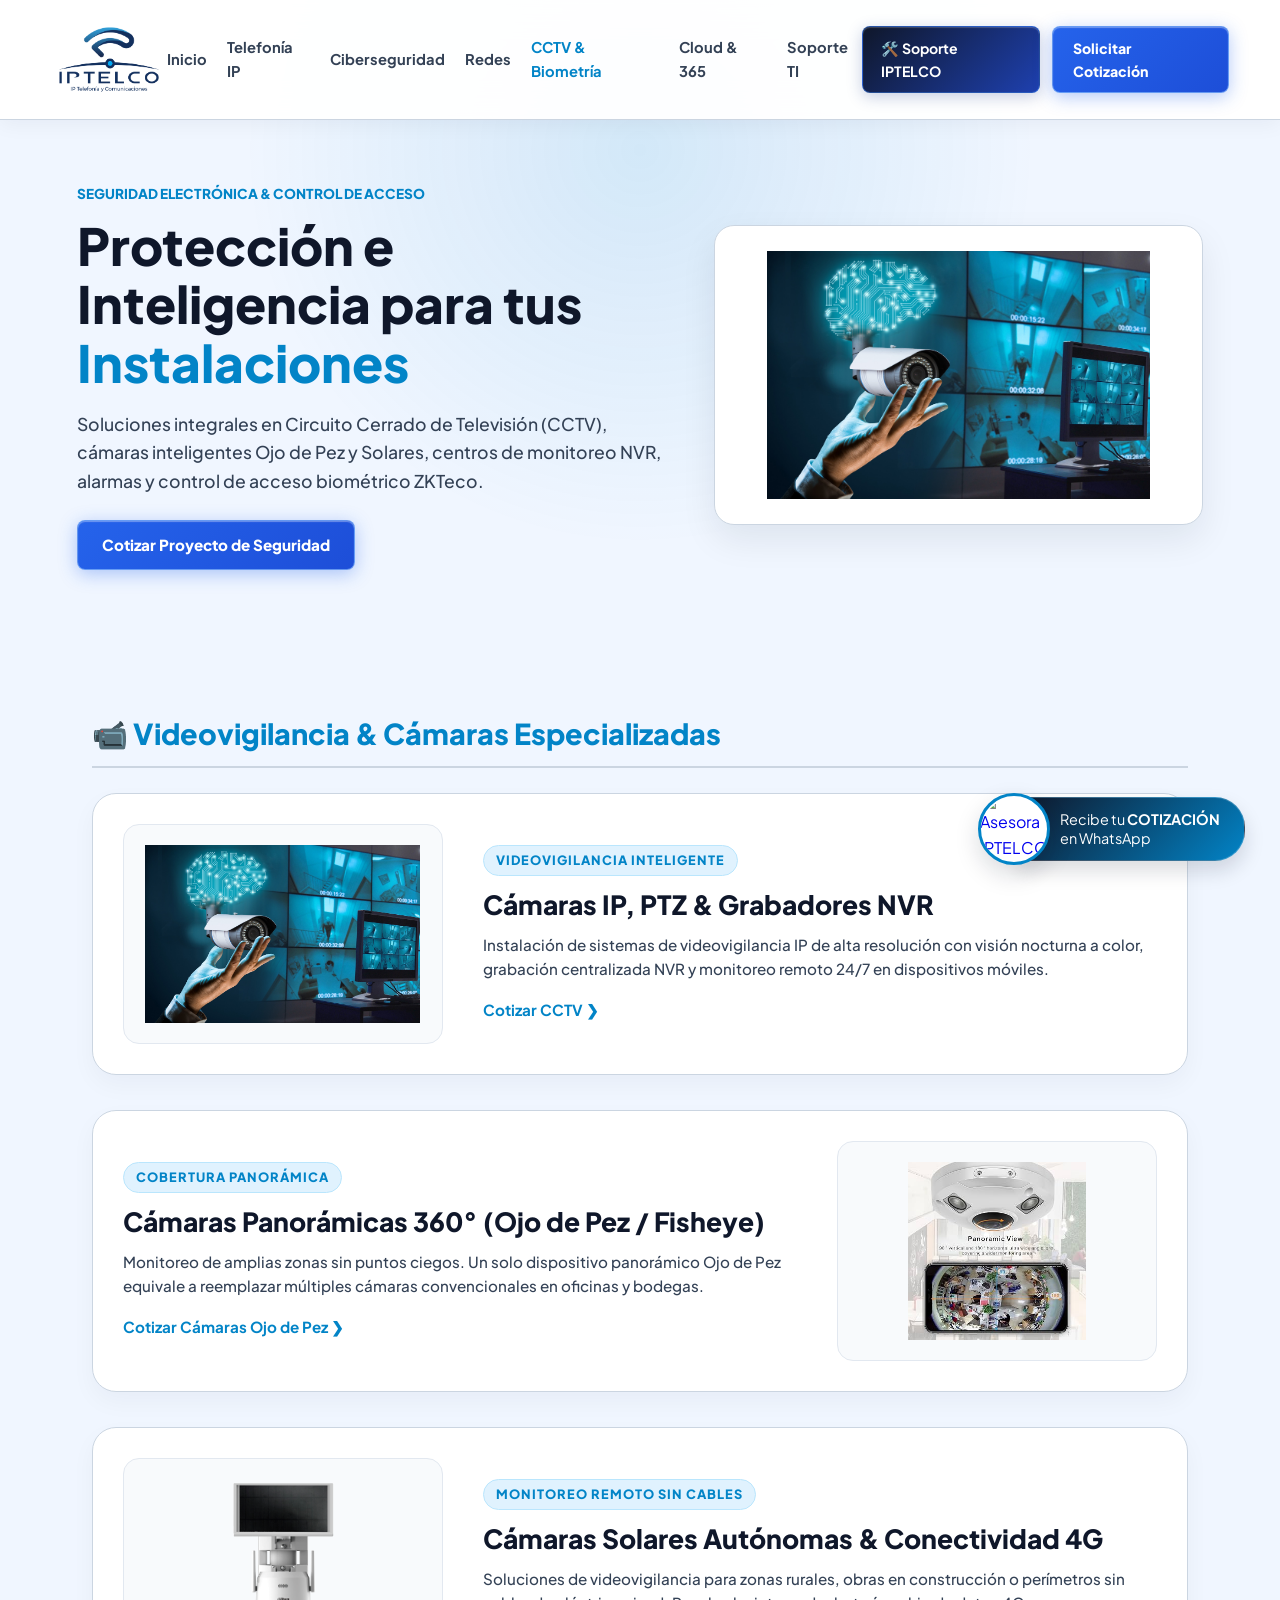
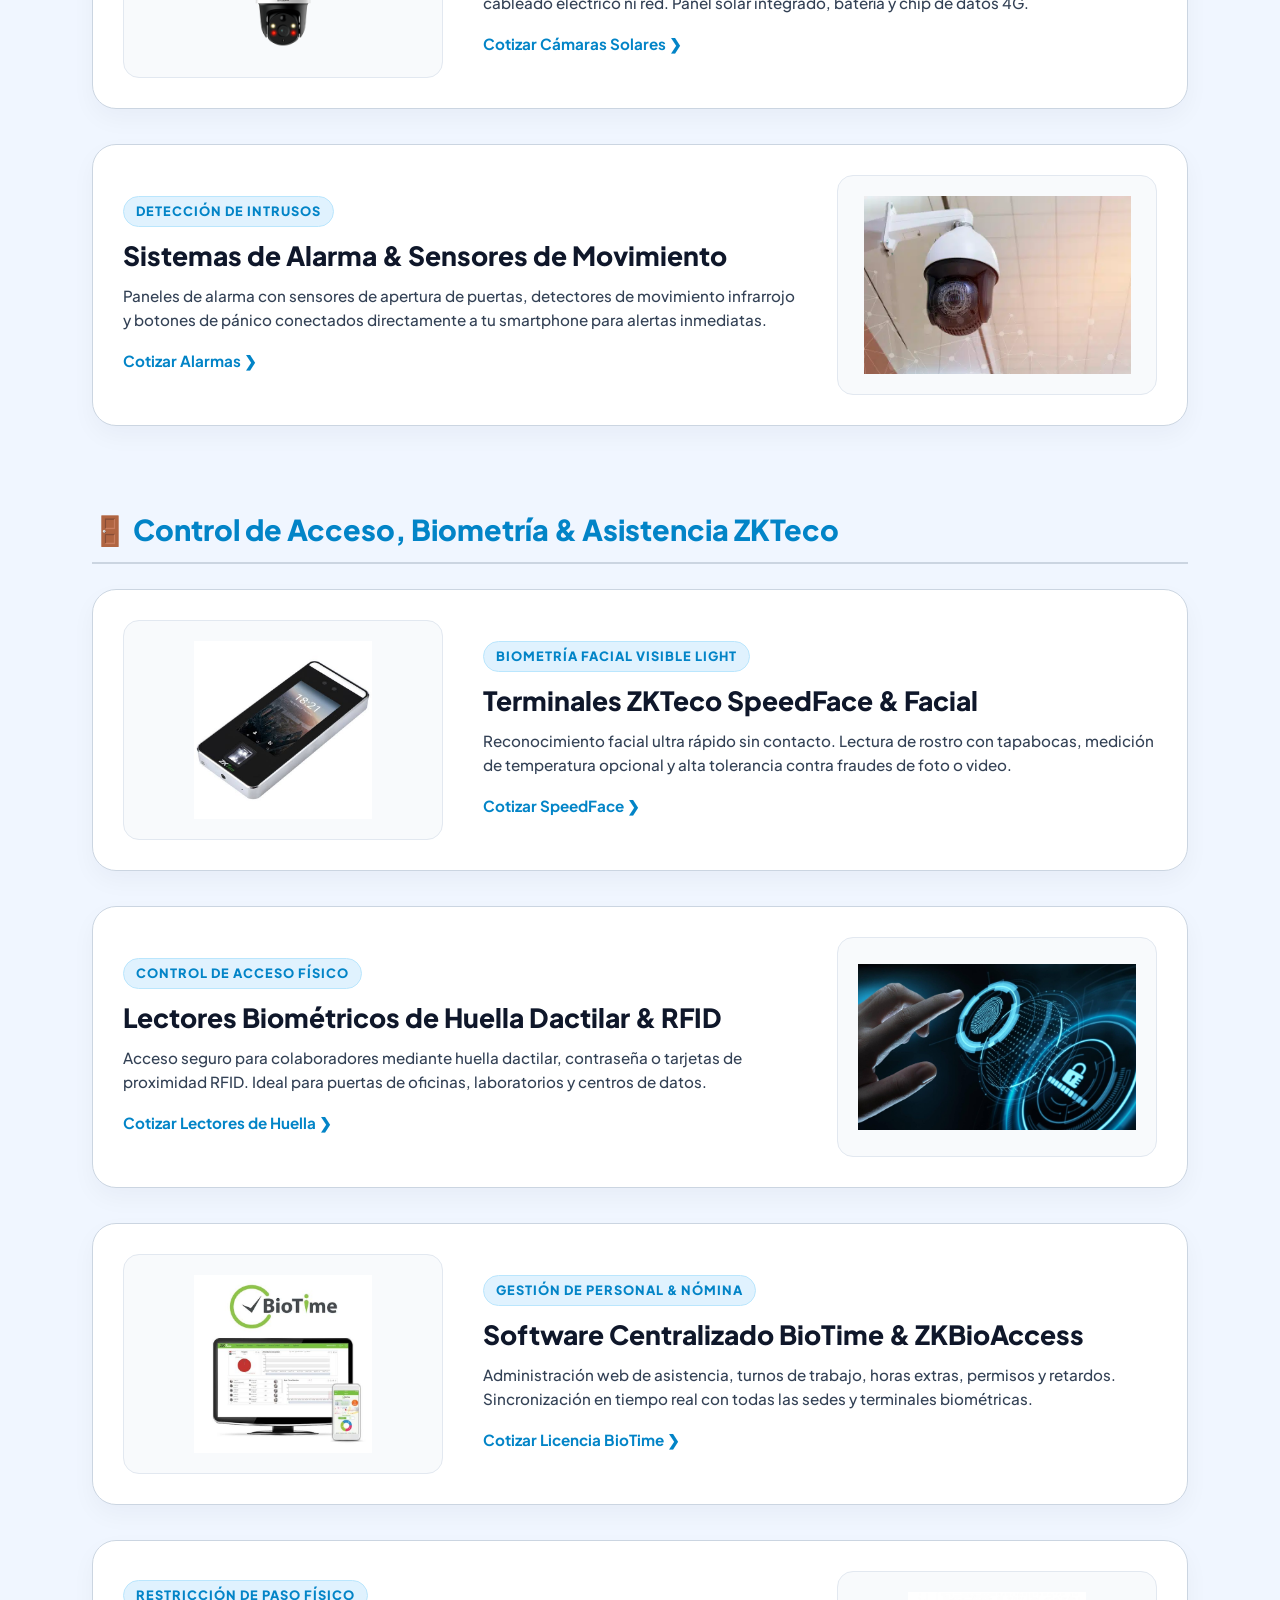
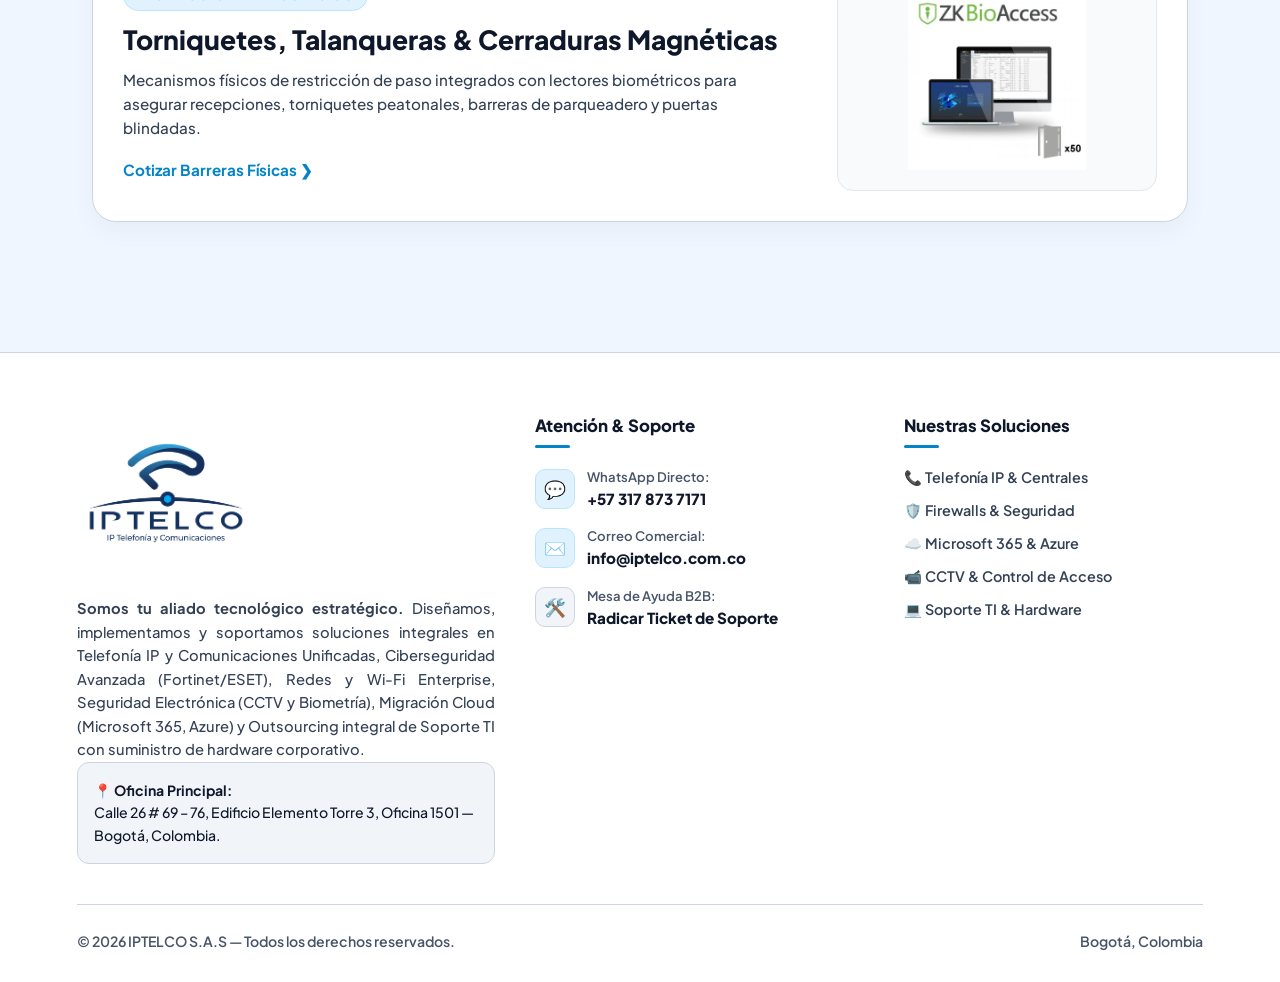
==== commit aa43df80: "cctv-biometria.html" ====
--- a/cctv-biometria.html
+++ b/cctv-biometria.html
@@ -72,38 +72,52 @@
     
     .header-actions { display: flex; align-items: center; gap: 12px; margin-right: 4%; }
     
-    /* 🔥 BOTÓN SOPORTE ROJO DE ALTO IMPACTO */
-    .btn-soporte { 
-      background: #dc2626 !important; 
-      color: #ffffff !important; 
-      border: 1px solid #b91c1c !important; 
-      padding: 10px 16px; 
-      border-radius: 8px; 
-      font-size: 0.88rem; 
-      font-weight: 700; 
-      text-decoration: none; 
-      box-shadow: 0 4px 12px rgba(220, 38, 38, 0.25) !important;
-      transition: all 0.2s ease !important; 
-    }
-    .btn-soporte:hover { 
-      background: #b91c1c !important; 
-      color: #ffffff !important; 
+    /* 🌌 BOTÓN SOPORTE DARK GLOW (AZUL NOCHE + DEGRADADO TECH + LUZ SUTIL) */
+    .btn-soporte {
+      background: linear-gradient(135deg, #0f172a 0%, #1e40af 100%) !important;
+      color: #ffffff !important;
+      border: 1px solid rgba(59, 130, 246, 0.5) !important;
+      padding: 10px 18px;
+      border-radius: 8px;
+      font-size: 0.88rem;
+      font-weight: 700;
+      text-decoration: none;
+      display: inline-flex;
+      align-items: center;
+      gap: 8px;
+      box-shadow: 0 4px 15px rgba(30, 58, 138, 0.25), inset 0 1px 1px rgba(255, 255, 255, 0.2) !important;
+      transition: all 0.25s ease !important;
+    }
+    .btn-soporte:hover {
+      background: linear-gradient(135deg, #1e293b 0%, #2563eb 100%) !important;
+      color: #ffffff !important;
+      border-color: #60a5fa !important;
       transform: translateY(-2px);
-      box-shadow: 0 6px 16px rgba(220, 38, 38, 0.35) !important;
-    }
-
-    .btn-cotizar { 
-      background: linear-gradient(135deg, var(--accent-cyan), #0369a1); 
-      color: #ffffff; 
-      padding: 10px 20px; 
-      border-radius: 8px; 
-      font-size: 0.88rem; 
-      font-weight: 700; 
-      text-decoration: none; 
-      box-shadow: 0 4px 15px rgba(2, 132, 199, 0.25); 
-      transition: all 0.2s; 
-    }
-    .btn-cotizar:hover { transform: translateY(-2px); box-shadow: 0 6px 20px rgba(2, 132, 199, 0.35); }
+      box-shadow: 0 6px 22px rgba(37, 99, 235, 0.4), inset 0 1px 1px rgba(255, 255, 255, 0.3) !important;
+    }
+
+    /* ⚡ BOTÓN COTIZAR PROYECTO (PRINCIPAL Y DESTACADO) */
+    .btn-cotizar {
+      background: linear-gradient(135deg, #2563eb 0%, #1d4ed8 100%) !important;
+      color: #ffffff !important;
+      border: 1px solid rgba(147, 197, 253, 0.6) !important;
+      padding: 10px 20px;
+      border-radius: 8px;
+      font-size: 0.88rem;
+      font-weight: 800;
+      text-decoration: none;
+      display: inline-flex;
+      align-items: center;
+      gap: 6px;
+      box-shadow: 0 4px 18px rgba(37, 99, 235, 0.35), inset 0 1px 1px rgba(255, 255, 255, 0.35) !important;
+      transition: all 0.25s ease !important;
+    }
+    .btn-cotizar:hover {
+      background: linear-gradient(135deg, #1d4ed8 0%, #1e40af 100%) !important;
+      color: #ffffff !important;
+      transform: translateY(-2px);
+      box-shadow: 0 6px 24px rgba(37, 99, 235, 0.45), inset 0 1px 1px rgba(255, 255, 255, 0.45) !important;
+    }
 
     /* HERO */
     .hero { padding: 60px 6% 40px 6%; max-width: 1300px; margin: 0 auto; }
@@ -211,9 +225,9 @@
     }
     
     .contact-icon-box.red-box { 
-      background: #fee2e2 !important; 
-      border-color: #fca5a5 !important; 
-      color: #dc2626 !important; 
+      background: #f1f5f9 !important; 
+      border-color: #cbd5e1 !important; 
+      color: #0f172a !important; 
     }
 
     .footer-bottom { max-width: 1250px; margin: 0 auto; padding-top: 25px; border-top: 1px solid var(--border-light); display: flex; justify-content: space-between; align-items: center; flex-wrap: wrap; gap: 15px; font-size: 0.88rem; color: #475569; font-weight: 600; }
@@ -431,7 +445,7 @@
         <a href="index.html" class="footer-logo-container">
           <img src="img/logo-main.png" alt="IPTELCO Logo" class="footer-logo-img">
         </a>
-        <p style="font-size: 0.92rem; color: #334155; line-height: 1.6; font-weight: 500;">
+        <p style="font-size: 0.92rem; color: #334155; line-height: 1.6; text-align: justify; font-weight: 500;">
           <strong>Somos tu aliado tecnológico estratégico.</strong> Diseñamos, implementamos y soportamos soluciones integrales en Telefonía IP y Comunicaciones Unificadas, Ciberseguridad Avanzada (Fortinet/ESET), Redes y Wi-Fi Enterprise, Seguridad Electrónica (CCTV y Biometría), Migración Cloud (Microsoft 365, Azure) y Outsourcing integral de Soporte TI con suministro de hardware corporativo.
         </p>
         <div class="address-card">📍 <b>Oficina Principal:</b><br>Calle 26 # 69 – 76, Edificio Elemento Torre 3, Oficina 1501 — Bogotá, Colombia.</div>
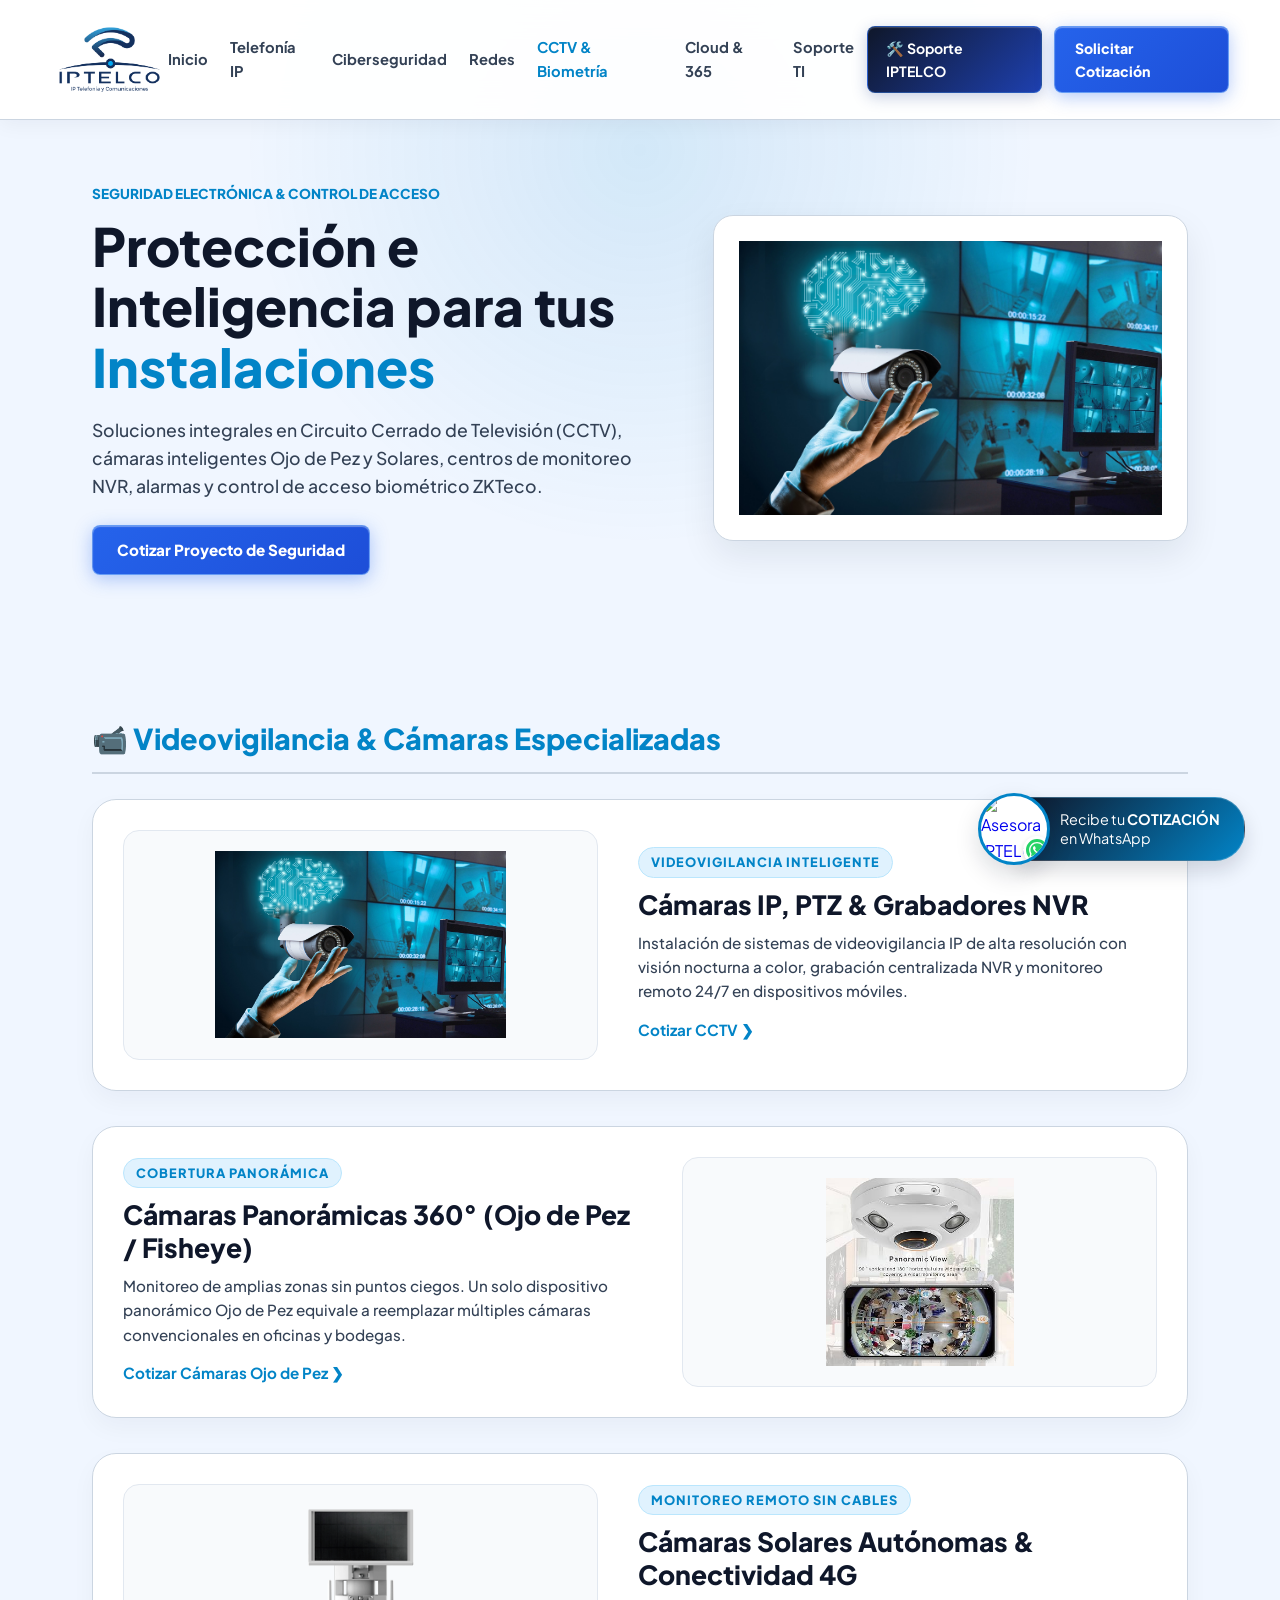
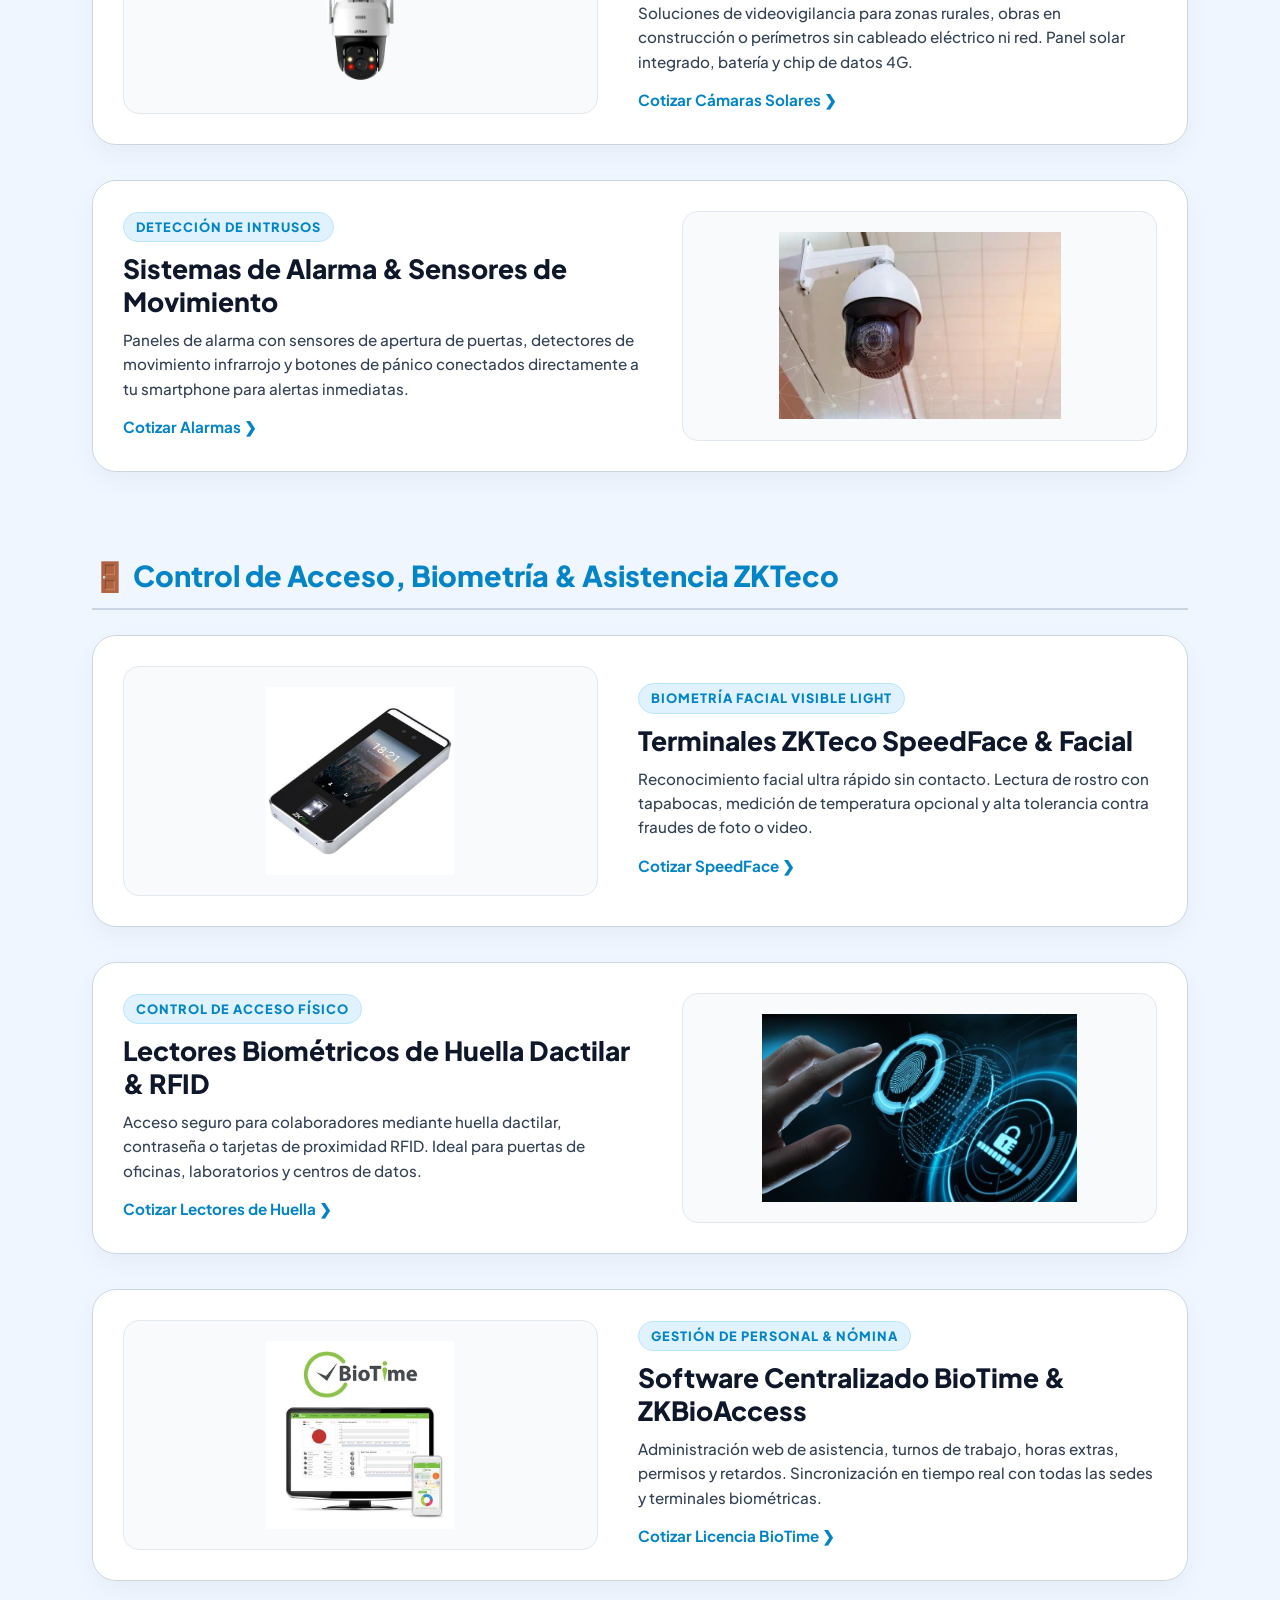
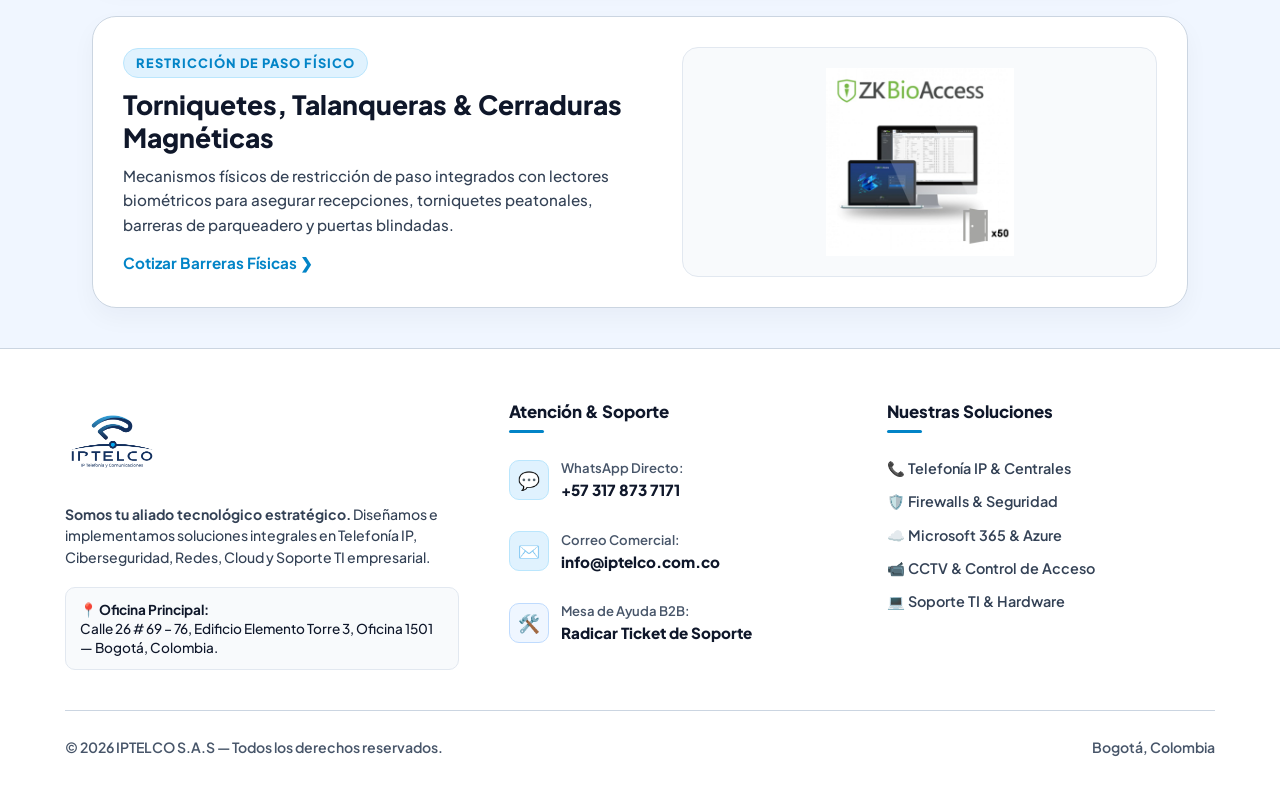
==== commit f81083b6: "cctv-biometria.html" ====
--- a/cctv-biometria.html
+++ b/cctv-biometria.html
@@ -9,266 +9,28 @@
   <link rel="icon" type="image/png" href="img/icono-iptelco.png">
   <link rel="shortcut icon" type="image/png" href="img/icono-iptelco.png">
 
+  <!-- FUENTES DE GOOGLE -->
   <link rel="preconnect" href="https://fonts.googleapis.com">
   <link rel="preconnect" href="https://fonts.gstatic.com" crossorigin>
   <link href="https://fonts.googleapis.com/css2?family=Plus+Jakarta+Sans:wght@400;500;600;700;800&display=swap" rel="stylesheet">
 
+  <!-- HOJA DE ESTILOS PRINCIPAL GLOBAL -->
+  <link rel="stylesheet" href="styles.css">
+
+  <!-- PERSONALIZACIÓN TEMÁTICA CYAN SEGURIDAD -->
   <style>
     :root {
-      --bg-dark: #f0f6ff; /* Fondo Azul Hielo Claro */
-      --bg-card: #ffffff;
-      --bg-card-hover: #ffffff;
-      --accent-cyan: #0284c7; /* Cyan / Azul Seguridad */
+      --accent-blue: #0284c7;
+      --accent-cyan: #0369a1;
       --accent-glow: rgba(2, 132, 199, 0.12);
-      --accent-blue: #2563eb;
-      --text-main: #0f172a;   /* Texto principal oscuro */
-      --text-muted: #334155;  /* Texto secundario de alta legibilidad */
-      --border-light: #cbd5e1;
       --border-glow: rgba(2, 132, 199, 0.35);
     }
-
-    * { box-sizing: border-box; margin: 0; padding: 0; }
-    img { max-width: 100%; height: auto; }
-    html { scroll-behavior: smooth; }
-    body { font-family: 'Plus Jakarta Sans', sans-serif; background-color: var(--bg-dark); color: var(--text-main); line-height: 1.6; overflow-x: hidden; }
-
-    /* PRELOADER */
-    #iptelco-preloader { 
-      position: fixed; top: 0; left: 0; width: 100vw; height: 100vh; 
-      background: #f8fafc; z-index: 99999; 
-      display: flex; align-items: center; justify-content: center; 
-      animation: fadeOutPreloader 0.4s ease 0.1s forwards; 
-      pointer-events: none; 
-    }
-    .preloader-logo-img { height: 130px !important; width: auto !important; object-fit: contain; animation: pulseLogo 1.6s ease-in-out infinite; }
-    @keyframes pulseLogo { 0% { transform: scale(0.92); opacity: 0.8; } 50% { transform: scale(1.05); opacity: 1; } 100% { transform: scale(0.92); opacity: 0.8; } }
-    @keyframes fadeOutPreloader { 0% { opacity: 1; visibility: visible; } 100% { opacity: 0; visibility: hidden; display: none; } }
-
-    .glow-bg { position: fixed; width: 800px; height: 800px; background: radial-gradient(circle, var(--accent-glow) 0%, rgba(240, 246, 255, 0) 70%); top: -250px; left: 50%; transform: translateX(-50%); z-index: -1; pointer-events: none; }
-
-    /* LOGO HEADER TRANSPARENTE DIRECTO */
-    .brand-logo-container {
-      display: flex; align-items: center; text-decoration: none;
-      background: transparent !important; margin-left: 4%; height: 100%;
-      mask-image: none !important; -webkit-mask-image: none !important;
-      transition: opacity 0.2s ease, transform 0.2s ease;
-    }
-    .brand-logo-container:hover { opacity: 0.95; transform: scale(1.02); }
-    .brand-logo-img { height: 105px !important; max-height: 105px !important; width: auto !important; object-fit: contain !important; display: block; }
-
-    header { 
-      display: flex; justify-content: space-between; align-items: center; 
-      padding: 6px 0; height: 120px; position: sticky; top: 0; 
-      background: rgba(255, 255, 255, 0.95); 
-      backdrop-filter: blur(16px); 
-      border-bottom: 1px solid var(--border-light); 
-      z-index: 1000; 
-      box-shadow: 0 4px 20px rgba(15, 23, 42, 0.05);
-    }
-    
-    nav { display: flex; align-items: center; gap: 20px; }
-    nav a { color: #334155; text-decoration: none; font-size: 0.92rem; font-weight: 700; transition: color 0.2s; }
-    nav a:hover, nav a.active { color: var(--accent-cyan); }
-    
-    .header-actions { display: flex; align-items: center; gap: 12px; margin-right: 4%; }
-    
-    /* 🌌 BOTÓN SOPORTE DARK GLOW (AZUL NOCHE + DEGRADADO TECH + LUZ SUTIL) */
-    .btn-soporte {
-      background: linear-gradient(135deg, #0f172a 0%, #1e40af 100%) !important;
-      color: #ffffff !important;
-      border: 1px solid rgba(59, 130, 246, 0.5) !important;
-      padding: 10px 18px;
-      border-radius: 8px;
-      font-size: 0.88rem;
-      font-weight: 700;
-      text-decoration: none;
-      display: inline-flex;
-      align-items: center;
-      gap: 8px;
-      box-shadow: 0 4px 15px rgba(30, 58, 138, 0.25), inset 0 1px 1px rgba(255, 255, 255, 0.2) !important;
-      transition: all 0.25s ease !important;
-    }
-    .btn-soporte:hover {
-      background: linear-gradient(135deg, #1e293b 0%, #2563eb 100%) !important;
-      color: #ffffff !important;
-      border-color: #60a5fa !important;
-      transform: translateY(-2px);
-      box-shadow: 0 6px 22px rgba(37, 99, 235, 0.4), inset 0 1px 1px rgba(255, 255, 255, 0.3) !important;
-    }
-
-    /* ⚡ BOTÓN COTIZAR PROYECTO (PRINCIPAL Y DESTACADO) */
-    .btn-cotizar {
-      background: linear-gradient(135deg, #2563eb 0%, #1d4ed8 100%) !important;
-      color: #ffffff !important;
-      border: 1px solid rgba(147, 197, 253, 0.6) !important;
-      padding: 10px 20px;
-      border-radius: 8px;
-      font-size: 0.88rem;
-      font-weight: 800;
-      text-decoration: none;
-      display: inline-flex;
-      align-items: center;
-      gap: 6px;
-      box-shadow: 0 4px 18px rgba(37, 99, 235, 0.35), inset 0 1px 1px rgba(255, 255, 255, 0.35) !important;
-      transition: all 0.25s ease !important;
-    }
-    .btn-cotizar:hover {
-      background: linear-gradient(135deg, #1d4ed8 0%, #1e40af 100%) !important;
-      color: #ffffff !important;
-      transform: translateY(-2px);
-      box-shadow: 0 6px 24px rgba(37, 99, 235, 0.45), inset 0 1px 1px rgba(255, 255, 255, 0.45) !important;
-    }
-
-    /* HERO */
-    .hero { padding: 60px 6% 40px 6%; max-width: 1300px; margin: 0 auto; }
-    .hero-grid { display: grid; grid-template-columns: 1.1fr 0.9fr; align-items: center; gap: 40px; }
-    .hero h1 { font-size: 3.2rem; font-weight: 800; line-height: 1.15; margin-bottom: 18px; color: #0f172a; }
-    .hero h1 span { color: var(--accent-cyan); }
-    .hero p { font-size: 1.1rem; color: #334155; margin-bottom: 25px; line-height: 1.6; font-weight: 500; }
-
-    @keyframes floatAnimationHero { 0% { transform: translateY(0px); } 50% { transform: translateY(-14px); } 100% { transform: translateY(0px); } }
-
-    .hero-media-container { 
-      background: #ffffff; 
-      border-radius: 20px; 
-      padding: 25px; 
-      box-shadow: 0 15px 35px rgba(15, 23, 42, 0.08); 
-      border: 1px solid var(--border-light);
-      display: flex; 
-      align-items: center; 
-      justify-content: center; 
-      height: 300px; 
-      animation: floatAnimationHero 4s ease-in-out infinite; 
-    }
-    .hero-media-container img { max-width: 100%; max-height: 100%; object-fit: contain; }
-
-    /* CATÁLOGO CCTV Y BIOMETRÍA */
-    .services-section { padding: 50px 6% 80px 6%; max-width: 1250px; margin: 0 auto; }
-    .category-header-title { font-size: 1.8rem; font-weight: 800; color: #0284c7; margin: 50px 0 25px 0; padding-bottom: 10px; border-bottom: 2px solid var(--border-light); display: flex; align-items: center; gap: 10px; }
-    
-    .products-showcase { display: flex; flex-direction: column; gap: 35px; }
-
-    .product-row { 
-      display: flex; 
-      flex-direction: row !important; 
-      align-items: center; 
-      gap: 40px; 
-      background: var(--bg-card); 
-      border: 1px solid var(--border-light); 
-      border-radius: 24px; 
-      padding: 30px; 
-      transition: all 0.35s ease; 
-      position: relative; 
-      box-shadow: 0 10px 25px rgba(15, 23, 42, 0.04);
-    }
-    .product-row:hover { border-color: var(--border-glow); box-shadow: 0 15px 35px rgba(2, 132, 199, 0.12); transform: translateY(-5px); background: var(--bg-card-hover); }
-    
-    .product-row.reverse { 
-      flex-direction: row-reverse !important; 
-    }
-
-    .product-img-box { 
-      width: 320px !important; 
-      min-width: 320px !important; 
-      height: 220px !important; 
-      background: #f8fafc; 
-      border-radius: 16px; 
-      display: flex; 
-      align-items: center; 
-      justify-content: center; 
-      padding: 20px; 
-      overflow: hidden; 
-      flex-shrink: 0 !important; 
-      border: 1px solid #e2e8f0; 
-    }
-    .product-img-box img { max-width: 100%; max-height: 100%; object-fit: contain; transition: transform 0.4s ease; }
-    .product-row:hover .product-img-box img { transform: scale(1.08) rotate(1deg); }
-
-    .product-info-box { flex: 1; display: flex; flex-direction: column; align-items: flex-start; gap: 12px; }
-    .product-badge { font-size: 0.8rem; font-weight: 800; color: #0284c7; text-transform: uppercase; letter-spacing: 1px; background: #e0f2fe; padding: 4px 12px; border-radius: 20px; border: 1px solid #bae6fd; }
-    .product-info-box h3 { font-size: 1.65rem; font-weight: 800; color: #0f172a; line-height: 1.25; }
-    .product-info-box p { font-size: 0.95rem; color: #334155; line-height: 1.6; font-weight: 500; }
-    .btn-link { display: inline-flex; align-items: center; gap: 8px; color: #0284c7; font-weight: 700; text-decoration: none; font-size: 0.95rem; margin-top: 5px; transition: gap 0.2s; }
-    .btn-link:hover { gap: 12px; color: #0369a1; }
-
-    /* FOOTER Y CONTACTO */
-    .footer-logo-container {
-      display: inline-block; background: transparent !important;
-      mask-image: none !important; -webkit-mask-image: none !important;
-      padding: 0 !important; margin-bottom: 18px;
-    }
-    .footer-logo-img { height: 160px !important; max-height: 160px !important; width: auto !important; object-fit: contain !important; display: block; }
-
-    footer { background: #ffffff; border-top: 1px solid var(--border-light); padding: 60px 6% 30px 6%; color: #334155; font-size: 0.9rem; margin-top: 50px; }
-    .footer-grid { display: grid; grid-template-columns: 1.4fr 1.1fr 1fr; gap: 40px; max-width: 1250px; margin: 0 auto 40px auto; }
-    
-    .address-card { background: #f1f5f9; border: 1px solid #cbd5e1; padding: 16px; border-radius: 12px; font-size: 0.88rem; color: #0f172a; font-weight: 500; }
-    .footer-col h4 { color: #0f172a; font-size: 1.05rem; font-weight: 800; margin-bottom: 18px; position: relative; padding-bottom: 8px; }
-    .footer-col h4::after { content: ''; position: absolute; bottom: 0; left: 0; width: 35px; height: 3px; background: var(--accent-cyan); border-radius: 2px; }
-    
-    .footer-links { list-style: none; display: flex; flex-direction: column; gap: 10px; }
-    .footer-links a { color: #334155; text-decoration: none; transition: color 0.2s; font-weight: 600; }
-    .footer-links a:hover { color: var(--accent-cyan); }
-
-    /* ESTILOS DE CONTACTO FOOTER */
-    .contact-item { display: flex; align-items: center; gap: 12px; margin-bottom: 14px; color: #0f172a; text-decoration: none; }
-    .contact-item:hover { color: var(--accent-cyan); }
-    .contact-item span { color: #475569 !important; font-size: 0.82rem; font-weight: 600; display: block; }
-    .contact-item b { color: #0f172a !important; font-size: 0.95rem; font-weight: 800; }
-
-    .contact-icon-box { 
-      width: 40px; height: 40px; border-radius: 10px; 
-      background: #e0f2fe; border: 1px solid #bae6fd; 
-      display: flex; align-items: center; justify-content: center; 
-      color: #0284c7; font-weight: 700; flex-shrink: 0; 
-      font-size: 1.1rem;
-    }
-    
-    .contact-icon-box.red-box { 
-      background: #f1f5f9 !important; 
-      border-color: #cbd5e1 !important; 
-      color: #0f172a !important; 
-    }
-
-    .footer-bottom { max-width: 1250px; margin: 0 auto; padding-top: 25px; border-top: 1px solid var(--border-light); display: flex; justify-content: space-between; align-items: center; flex-wrap: wrap; gap: 15px; font-size: 0.88rem; color: #475569; font-weight: 600; }
-
-    /* WIDGET WHATSAPP */
-    .whatsapp-widget { 
-      position: fixed; bottom: 35px; right: 35px; z-index: 99990; 
-      display: flex; align-items: center; text-decoration: none; 
-      animation: floatWidget 4s ease-in-out infinite; 
-    }
-    @keyframes floatWidget { 0% { transform: translateY(0px); } 50% { transform: translateY(-8px); } 100% { transform: translateY(0px); } }
-    
-    .wa-avatar-box { 
-      width: 72px !important; height: 72px !important; 
-      min-width: 72px !important; min-height: 72px !important;
-      max-width: 72px !important; max-height: 72px !important;
-      border-radius: 50% !important; border: 3px solid var(--accent-cyan); background: #ffffff; 
-      position: relative; z-index: 2; box-shadow: 0 10px 25px rgba(15, 23, 42, 0.15); 
-      display: flex; align-items: center; justify-content: center; overflow: hidden !important; flex-shrink: 0 !important;
-    }
-    .wa-avatar-box img { 
-      width: 72px !important; height: 72px !important; 
-      max-width: 72px !important; max-height: 72px !important;
-      object-fit: cover !important; display: block !important; 
-    }
-    .wa-banner { 
-      background: linear-gradient(135deg, #0f172a, var(--accent-cyan)); color: #ffffff; 
-      padding: 12px 24px 12px 42px; border-radius: 0 30px 30px 0; font-size: 0.9rem; line-height: 1.3; 
-      margin-left: -32px; z-index: 1; box-shadow: 0 10px 20px rgba(15, 23, 42, 0.15); border: 1px solid rgba(255,255,255,0.2); 
-      border-left: none; transition: all 0.3s ease; white-space: nowrap; 
-    }
-
-    @media (max-width: 900px) { 
-      header { height: 90px; }
-      .brand-logo-img { height: 70px !important; max-height: 70px !important; }
-      .hero-grid, .footer-grid { grid-template-columns: 1fr; } 
-      .product-row, .product-row.reverse { flex-direction: column !important; padding: 22px; gap: 20px; }
-      .product-img-box { width: 100% !important; min-width: 100% !important; height: 200px !important; }
-      nav { display: none; } 
-      .wa-banner { display: none; }
-    }
+    nav a:hover, nav a.active { color: #0284c7 !important; }
+    .category-header-title { color: #0284c7 !important; }
+    .product-badge { color: #0284c7 !important; background: #e0f2fe !important; border-color: #bae6fd !important; }
+    .btn-link { color: #0284c7 !important; }
+    .btn-link:hover { color: #0369a1 !important; }
+    .contact-icon-box { background: #e0f2fe !important; border-color: #bae6fd !important; color: #0284c7 !important; }
   </style>
 </head>
 <body>
@@ -306,7 +68,7 @@
     <div class="hero-grid">
       <div>
         <span style="color: #0284c7; font-weight: 800; font-size: 0.85rem; text-transform: uppercase;">Seguridad Electrónica & Control de Acceso</span>
-        <h1 style="margin-top: 10px;">Protección e Inteligencia para tus <span>Instalaciones</span></h1>
+        <h1 style="margin-top: 10px;">Protección e Inteligencia para tus <span style="color: #0284c7;">Instalaciones</span></h1>
         <p>Soluciones integrales en Circuito Cerrado de Televisión (CCTV), cámaras inteligentes Ojo de Pez y Solares, centros de monitoreo NVR, alarmas y control de acceso biométrico ZKTeco.</p>
         <div style="display: flex; gap: 14px; flex-wrap: wrap;">
           <a href="cotizacion.html" class="btn-cotizar" style="padding: 12px 24px; font-size: 0.95rem;">Cotizar Proyecto de Seguridad</a>
@@ -438,60 +200,9 @@
     </div>
   </section>
 
-  <!-- FOOTER -->
-  <footer>
-    <div class="footer-grid">
-      <div class="footer-col-brand">
-        <a href="index.html" class="footer-logo-container">
-          <img src="img/logo-main.png" alt="IPTELCO Logo" class="footer-logo-img">
-        </a>
-        <p style="font-size: 0.92rem; color: #334155; line-height: 1.6; text-align: justify; font-weight: 500;">
-          <strong>Somos tu aliado tecnológico estratégico.</strong> Diseñamos, implementamos y soportamos soluciones integrales en Telefonía IP y Comunicaciones Unificadas, Ciberseguridad Avanzada (Fortinet/ESET), Redes y Wi-Fi Enterprise, Seguridad Electrónica (CCTV y Biometría), Migración Cloud (Microsoft 365, Azure) y Outsourcing integral de Soporte TI con suministro de hardware corporativo.
-        </p>
-        <div class="address-card">📍 <b>Oficina Principal:</b><br>Calle 26 # 69 – 76, Edificio Elemento Torre 3, Oficina 1501 — Bogotá, Colombia.</div>
-      </div>
-
-      <div class="footer-col">
-        <h4>Atención & Soporte</h4>
-        <a href="https://wa.me/573178737171" target="_blank" class="contact-item">
-          <div class="contact-icon-box">💬</div>
-          <div><span>WhatsApp Directo:</span><b>+57 317 873 7171</b></div>
-        </a>
-        <a href="mailto:info@iptelco.com.co" class="contact-item">
-          <div class="contact-icon-box">✉️</div>
-          <div><span>Correo Comercial:</span><b>info@iptelco.com.co</b></div>
-        </a>
-        <a href="soporte.html" class="contact-item">
-          <div class="contact-icon-box red-box">🛠️</div>
-          <div><span>Mesa de Ayuda B2B:</span><b>Radicar Ticket de Soporte</b></div>
-        </a>
-      </div>
-
-      <div class="footer-col">
-        <h4>Nuestras Soluciones</h4>
-        <ul class="footer-links">
-          <li><a href="telefonia-ip.html">📞 Telefonía IP & Centrales</a></li>
-          <li><a href="ciberseguridad.html">🛡️ Firewalls & Seguridad</a></li>
-          <li><a href="soluciones-cloud.html">☁️ Microsoft 365 & Azure</a></li>
-          <li><a href="cctv-biometria.html">📹 CCTV & Control de Acceso</a></li>
-          <li><a href="outsourcing-ti.html">💻 Soporte TI & Hardware</a></li>
-        </ul>
-      </div>
-    </div>
-
-    <div class="footer-bottom">
-      <div>© 2026 IPTELCO S.A.S — Todos los derechos reservados.</div>
-      <div style="color: #475569;">Bogotá, Colombia</div>
-    </div>
-  </footer>
-
-  <!-- WIDGET WHATSAPP -->
-  <a href="https://wa.me/573178737171" target="_blank" class="whatsapp-widget">
-    <div class="wa-avatar-box">
-      <img src="https://cdn-icons-png.flaticon.com/512/4140/4140048.png" alt="Asesora IPTELCO">
-    </div>
-    <div class="wa-banner"><span>Recibe tu <strong>COTIZACIÓN</strong><br>en WhatsApp</span></div>
-  </a>
+  <!-- FOOTER Y BOTÓN WHATSAPP CENTRALIZADOS -->
+  <iptelco-footer></iptelco-footer>
+  <script src="footer.js"></script>
 
 </body>
 </html>
--- a/styles.css
+++ b/styles.css
@@ -0,0 +1,172 @@
+:root {
+  --bg-dark: #f0f6ff;
+  --bg-card: #ffffff;
+  --bg-card-hover: #ffffff;
+  --accent-blue: #2563eb;
+  --accent-cyan: #0284c7;
+  --accent-glow: rgba(37, 99, 235, 0.12);
+  --text-main: #0f172a;
+  --text-muted: #334155;
+  --border-light: #cbd5e1;
+  --border-glow: rgba(37, 99, 235, 0.35);
+}
+
+* { box-sizing: border-box; margin: 0; padding: 0; }
+html { scroll-behavior: smooth; }
+body {
+  font-family: 'Plus Jakarta Sans', sans-serif;
+  background-color: var(--bg-dark);
+  color: var(--text-main);
+  line-height: 1.6;
+  overflow-x: hidden;
+}
+
+.glow-bg {
+  position: fixed;
+  width: 800px; height: 800px;
+  background: radial-gradient(circle, var(--accent-glow) 0%, rgba(240, 246, 255, 0) 70%);
+  top: -250px; left: 50%; transform: translateX(-50%);
+  z-index: -1; pointer-events: none;
+}
+
+/* PRELOADER */
+#iptelco-preloader { position: fixed; top: 0; left: 0; width: 100vw; height: 100vh; background: #f8fafc; z-index: 99999; display: flex; align-items: center; justify-content: center; animation: fadeOutPreloader 0.4s ease 0.1s forwards; pointer-events: none; }
+.preloader-logo-img { height: 130px !important; width: auto !important; object-fit: contain; animation: pulseLogo 1.6s ease-in-out infinite; }
+@keyframes pulseLogo { 0% { transform: scale(0.92); opacity: 0.8; } 50% { transform: scale(1.05); opacity: 1; } 100% { transform: scale(0.92); opacity: 0.8; } }
+@keyframes fadeOutPreloader { 0% { opacity: 1; visibility: visible; } 100% { opacity: 0; visibility: hidden; } }
+
+/* HEADER Y NAVEGACIÓN */
+.brand-logo-container {
+  display: flex; align-items: center; text-decoration: none; background: transparent !important;
+  margin-left: 4%; height: 100%; transition: opacity 0.2s ease, transform 0.2s ease;
+}
+.brand-logo-container:hover { opacity: 0.95; transform: scale(1.02); }
+.brand-logo-img { height: 105px !important; max-height: 105px !important; width: auto !important; object-fit: contain !important; display: block; }
+
+header {
+  display: flex; justify-content: space-between; align-items: center; padding: 6px 0; height: 120px;
+  position: sticky; top: 0; background: rgba(255, 255, 255, 0.95); backdrop-filter: blur(16px);
+  border-bottom: 1px solid var(--border-light); z-index: 1000; box-shadow: 0 4px 20px rgba(15, 23, 42, 0.05);
+}
+
+nav { display: flex; align-items: center; gap: 22px; }
+nav a { color: #334155; text-decoration: none; font-size: 0.92rem; font-weight: 700; transition: color 0.2s; }
+nav a:hover, nav a.active { color: var(--accent-blue); }
+
+.header-actions { display: flex; align-items: center; gap: 12px; margin-right: 4%; }
+
+.btn-soporte {
+  background: linear-gradient(135deg, #0f172a 0%, #1e40af 100%) !important; color: #ffffff !important;
+  border: 1px solid rgba(59, 130, 246, 0.5) !important; padding: 10px 18px; border-radius: 8px;
+  font-size: 0.88rem; font-weight: 700; text-decoration: none; display: inline-flex; align-items: center; gap: 8px;
+  box-shadow: 0 4px 15px rgba(30, 58, 138, 0.25), inset 0 1px 1px rgba(255, 255, 255, 0.2) !important; transition: all 0.25s ease !important;
+}
+.btn-soporte:hover {
+  background: linear-gradient(135deg, #1e293b 0%, #2563eb 100%) !important; color: #ffffff !important; border-color: #60a5fa !important;
+  transform: translateY(-2px); box-shadow: 0 6px 22px rgba(37, 99, 235, 0.4), inset 0 1px 1px rgba(255, 255, 255, 0.3) !important;
+}
+
+.btn-cotizar {
+  background: linear-gradient(135deg, #2563eb 0%, #1d4ed8 100%) !important; color: #ffffff !important;
+  border: 1px solid rgba(147, 197, 253, 0.6) !important; padding: 10px 20px; border-radius: 8px;
+  font-size: 0.88rem; font-weight: 800; text-decoration: none; display: inline-flex; align-items: center; gap: 6px;
+  box-shadow: 0 4px 18px rgba(37, 99, 235, 0.35), inset 0 1px 1px rgba(255, 255, 255, 0.35) !important; transition: all 0.25s ease !important;
+}
+.btn-cotizar:hover {
+  background: linear-gradient(135deg, #1d4ed8 0%, #1e40af 100%) !important; color: #ffffff !important;
+  transform: translateY(-2px); box-shadow: 0 6px 24px rgba(37, 99, 235, 0.45), inset 0 1px 1px rgba(255, 255, 255, 0.45) !important;
+}
+
+/* HERO */
+.hero { padding: 60px 6% 40px 6%; max-width: 1250px; margin: 0 auto; }
+.hero-grid { display: grid; grid-template-columns: 1.1fr 0.9fr; align-items: center; gap: 40px; }
+.hero h1 { font-size: 3.3rem; font-weight: 800; line-height: 1.15; margin-bottom: 18px; color: #0f172a; }
+.hero h1 span { color: var(--accent-blue); }
+.hero p { font-size: 1.1rem; color: #334155; margin-bottom: 25px; line-height: 1.6; font-weight: 500; }
+
+@keyframes floatAnimationHero { 0% { transform: translateY(0px); } 50% { transform: translateY(-14px); } 100% { transform: translateY(0px); } }
+.hero-media-container {
+  background: #ffffff; border-radius: 20px; padding: 25px; box-shadow: 0 15px 35px rgba(15, 23, 42, 0.08);
+  border: 1px solid var(--border-light); display: flex; flex-direction: column; align-items: center; justify-content: center;
+  animation: floatAnimationHero 4s ease-in-out infinite;
+}
+.hero-media-container img { max-width: 100%; max-height: 320px; object-fit: contain; }
+
+/* SERVICIOS Y PRODUCTOS */
+.services-section { padding: 50px 6% 40px 6%; max-width: 1250px; margin: 0 auto; }
+.category-header-title {
+  font-size: 1.8rem; font-weight: 800; color: var(--accent-cyan); margin: 50px 0 25px 0;
+  padding-bottom: 10px; border-bottom: 2px solid var(--border-light); display: flex; align-items: center; gap: 10px;
+}
+.products-showcase { display: flex; flex-direction: column; gap: 35px; }
+
+.product-row {
+  display: flex; align-items: center; gap: 40px; background: var(--bg-card); border: 1px solid var(--border-light);
+  border-radius: 24px; padding: 30px; transition: all 0.35s ease; position: relative; cursor: pointer; box-shadow: 0 10px 25px rgba(15, 23, 42, 0.04);
+}
+.product-row:hover { border-color: var(--border-glow); box-shadow: 0 15px 35px rgba(37, 99, 235, 0.12); transform: translateY(-5px); background: var(--bg-card-hover); }
+.product-row.reverse { flex-direction: row-reverse; }
+
+.product-img-box {
+  flex: 1; min-width: 270px; height: 230px; background: #f8fafc; border-radius: 16px;
+  display: flex; align-items: center; justify-content: center; padding: 20px; overflow: hidden; border: 1px solid #e2e8f0;
+}
+.product-img-box img { max-width: 100%; max-height: 100%; object-fit: contain; transition: transform 0.4s ease; }
+.product-row:hover .product-img-box img { transform: scale(1.08) rotate(1deg); }
+
+.product-info-box { flex: 1.2; display: flex; flex-direction: column; align-items: flex-start; gap: 10px; }
+.product-badge { font-size: 0.8rem; font-weight: 800; color: #0284c7; text-transform: uppercase; letter-spacing: 1px; background: #e0f2fe; padding: 4px 12px; border-radius: 20px; border: 1px solid #bae6fd; }
+.product-info-box h3 { font-size: 1.65rem; font-weight: 800; color: #0f172a; line-height: 1.25; }
+.product-info-box p { font-size: 0.95rem; color: #334155; line-height: 1.6; font-weight: 500; }
+
+.btn-link { display: inline-flex; align-items: center; gap: 8px; color: var(--accent-blue); font-weight: 700; text-decoration: none; font-size: 0.95rem; margin-top: 4px; transition: gap 0.2s; }
+.btn-link:hover { gap: 12px; color: #1d4ed8; }
+.btn-link::after { content: ''; position: absolute; top: 0; right: 0; bottom: 0; left: 0; z-index: 10; border-radius: 24px; }
+
+/* CERTIFICACIONES */
+.certs-info-section { background: #ffffff; border-top: 1px solid var(--border-light); border-bottom: 1px solid var(--border-light); padding: 60px 6%; margin: 60px 0; text-align: center; }
+.certs-info-title { font-size: 1.8rem; font-weight: 800; color: #0f172a; margin-bottom: 8px; }
+.certs-info-subtitle { color: #334155; font-size: 1rem; max-width: 650px; margin: 0 auto 30px auto; font-weight: 500; }
+.certs-badges-grid { display: flex; justify-content: center; align-items: center; gap: 25px; flex-wrap: wrap; }
+.cert-badge-lg-card { background: #ffffff; padding: 16px 28px; border-radius: 16px; display: flex; align-items: center; justify-content: center; box-shadow: 0 8px 20px rgba(15, 23, 42, 0.06); border: 1px solid var(--border-light); transition: transform 0.3s ease, box-shadow 0.3s ease; }
+.cert-badge-lg-card:hover { transform: translateY(-6px); box-shadow: 0 12px 25px rgba(37, 99, 235, 0.15); }
+.cert-badge-lg-card img { height: 65px; width: auto; object-fit: contain; }
+
+/* FOOTER */
+footer { background: #ffffff; border-top: 1px solid var(--border-light); padding: 50px 4% 30px 4%; color: #334155; font-size: 0.9rem; }
+.footer-grid { display: grid; grid-template-columns: 1.2fr 1fr 1fr; gap: 50px; max-width: 1150px; margin: 0 auto 40px auto; align-items: start; }
+.footer-col { display: flex; flex-direction: column; gap: 12px; }
+.address-card { background: #f8fafc; border: 1px solid #e2e8f0; padding: 12px 14px; border-radius: 10px; font-size: 0.85rem; color: #0f172a; font-weight: 500; line-height: 1.4; }
+.footer-col h4 { color: #0f172a; font-size: 1.05rem; font-weight: 800; margin-bottom: 12px; position: relative; padding-bottom: 8px; }
+.footer-col h4::after { content: ''; position: absolute; bottom: 0; left: 0; width: 35px; height: 3px; background: var(--accent-blue); border-radius: 2px; }
+.footer-links { list-style: none; display: flex; flex-direction: column; gap: 10px; }
+.footer-links a { color: #334155; text-decoration: none; transition: color 0.2s; font-weight: 600; }
+.footer-links a:hover { color: var(--accent-blue); }
+.contact-item { display: flex; align-items: center; gap: 12px; margin-bottom: 14px; color: #0f172a; text-decoration: none; }
+.contact-item:hover { color: var(--accent-blue); }
+.contact-item span { color: #475569 !important; font-size: 0.82rem; font-weight: 600; display: block; }
+.contact-item b { color: #0f172a !important; font-size: 0.95rem; font-weight: 800; }
+.contact-icon-box { width: 40px; height: 40px; border-radius: 10px; background: #eff6ff; border: 1px solid #bfdbfe; display: flex; align-items: center; justify-content: center; color: var(--accent-blue); font-weight: 700; flex-shrink: 0; font-size: 1.1rem; }
+.contact-icon-box.red-box { background: #eff6ff !important; border-color: #bfdbfe !important; color: #1d4ed8 !important; }
+.footer-bottom { max-width: 1150px; margin: 0 auto; padding-top: 25px; border-top: 1px solid var(--border-light); display: flex; justify-content: space-between; align-items: center; flex-wrap: wrap; gap: 15px; font-size: 0.88rem; color: #475569; font-weight: 600; }
+
+/* WIDGET WHATSAPP */
+.whatsapp-widget { position: fixed; bottom: 35px; right: 35px; z-index: 99990; display: flex; align-items: center; text-decoration: none; animation: floatWidget 4s ease-in-out infinite; }
+@keyframes floatWidget { 0% { transform: translateY(0px); } 50% { transform: translateY(-8px); } 100% { transform: translateY(0px); } }
+.wa-avatar-box { width: 72px; height: 72px; border-radius: 50%; border: 3px solid var(--accent-blue); background: #ffffff; position: relative; z-index: 2; box-shadow: 0 10px 25px rgba(15, 23, 42, 0.15); display: flex; align-items: center; justify-content: center; overflow: hidden; }
+.wa-avatar-box img { width: 100%; height: 100%; object-fit: cover; }
+.wa-icon-badge { position: absolute; bottom: -2px; right: -4px; width: 28px; height: 28px; background: #25D366; border-radius: 50%; border: 3px solid #ffffff; display: flex; align-items: center; justify-content: center; box-shadow: 0 2px 5px rgba(0,0,0,0.15); }
+.wa-banner { background: linear-gradient(135deg, #0f172a, var(--accent-blue)); color: #ffffff; padding: 12px 24px 12px 42px; border-radius: 0 30px 30px 0; font-size: 0.9rem; line-height: 1.3; margin-left: -32px; z-index: 1; box-shadow: 0 10px 20px rgba(15,23,42,0.15); border: 1px solid rgba(255,255,255,0.2); border-left: none; transition: all 0.3s ease; white-space: nowrap; }
+.whatsapp-widget:hover .wa-banner { background: linear-gradient(135deg, #0f172a, var(--accent-cyan)); transform: translateX(6px); }
+
+@media (max-width: 900px) {
+  header { height: 90px; }
+  .brand-logo-img { height: 70px !important; max-height: 70px !important; }
+  .footer-grid, .hero-grid { grid-template-columns: 1fr; }
+  .product-row, .product-row.reverse { flex-direction: column; padding: 22px; gap: 20px; }
+  .product-img-box { width: 100%; height: 200px; }
+  nav { display: none; }
+  .whatsapp-widget { bottom: 20px; right: 20px; }
+  .wa-avatar-box { width: 62px; height: 62px; }
+  .wa-banner { padding: 10px 18px 10px 35px; font-size: 0.8rem; margin-left: -28px; }
+}
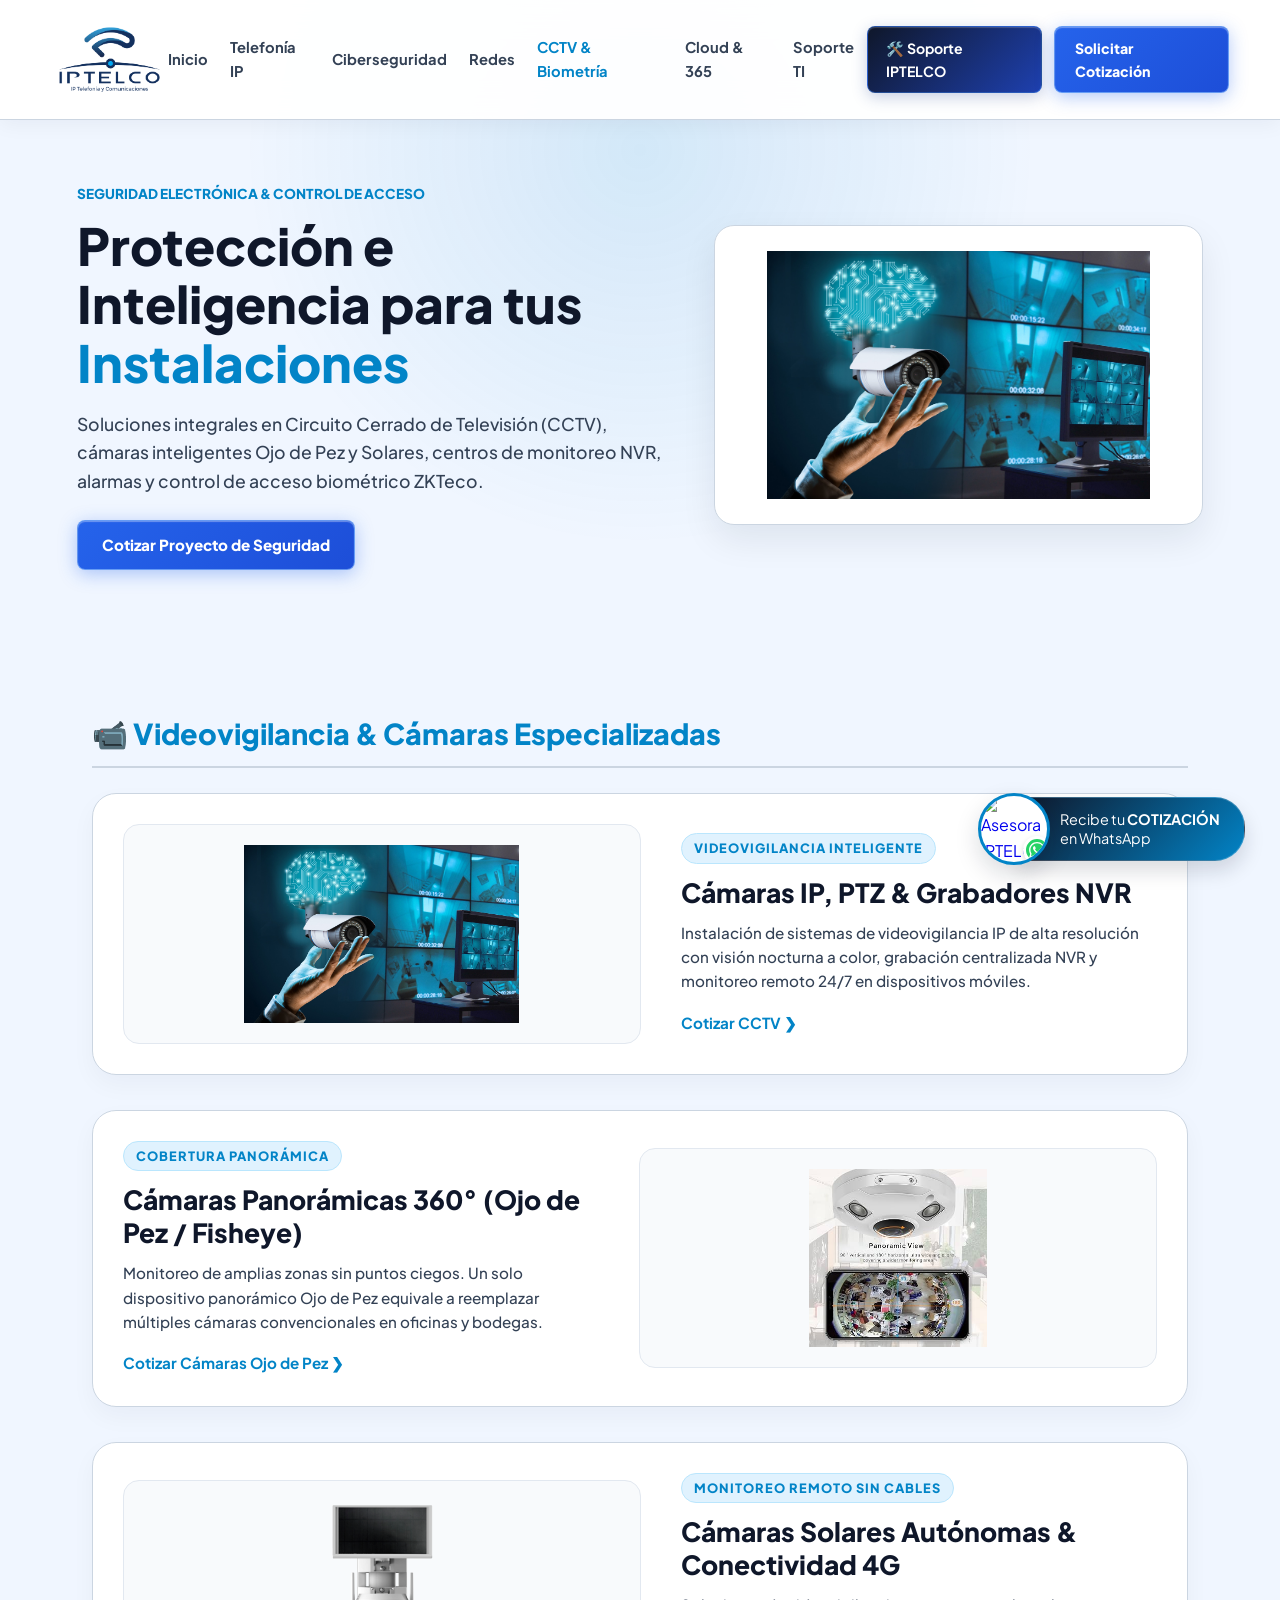
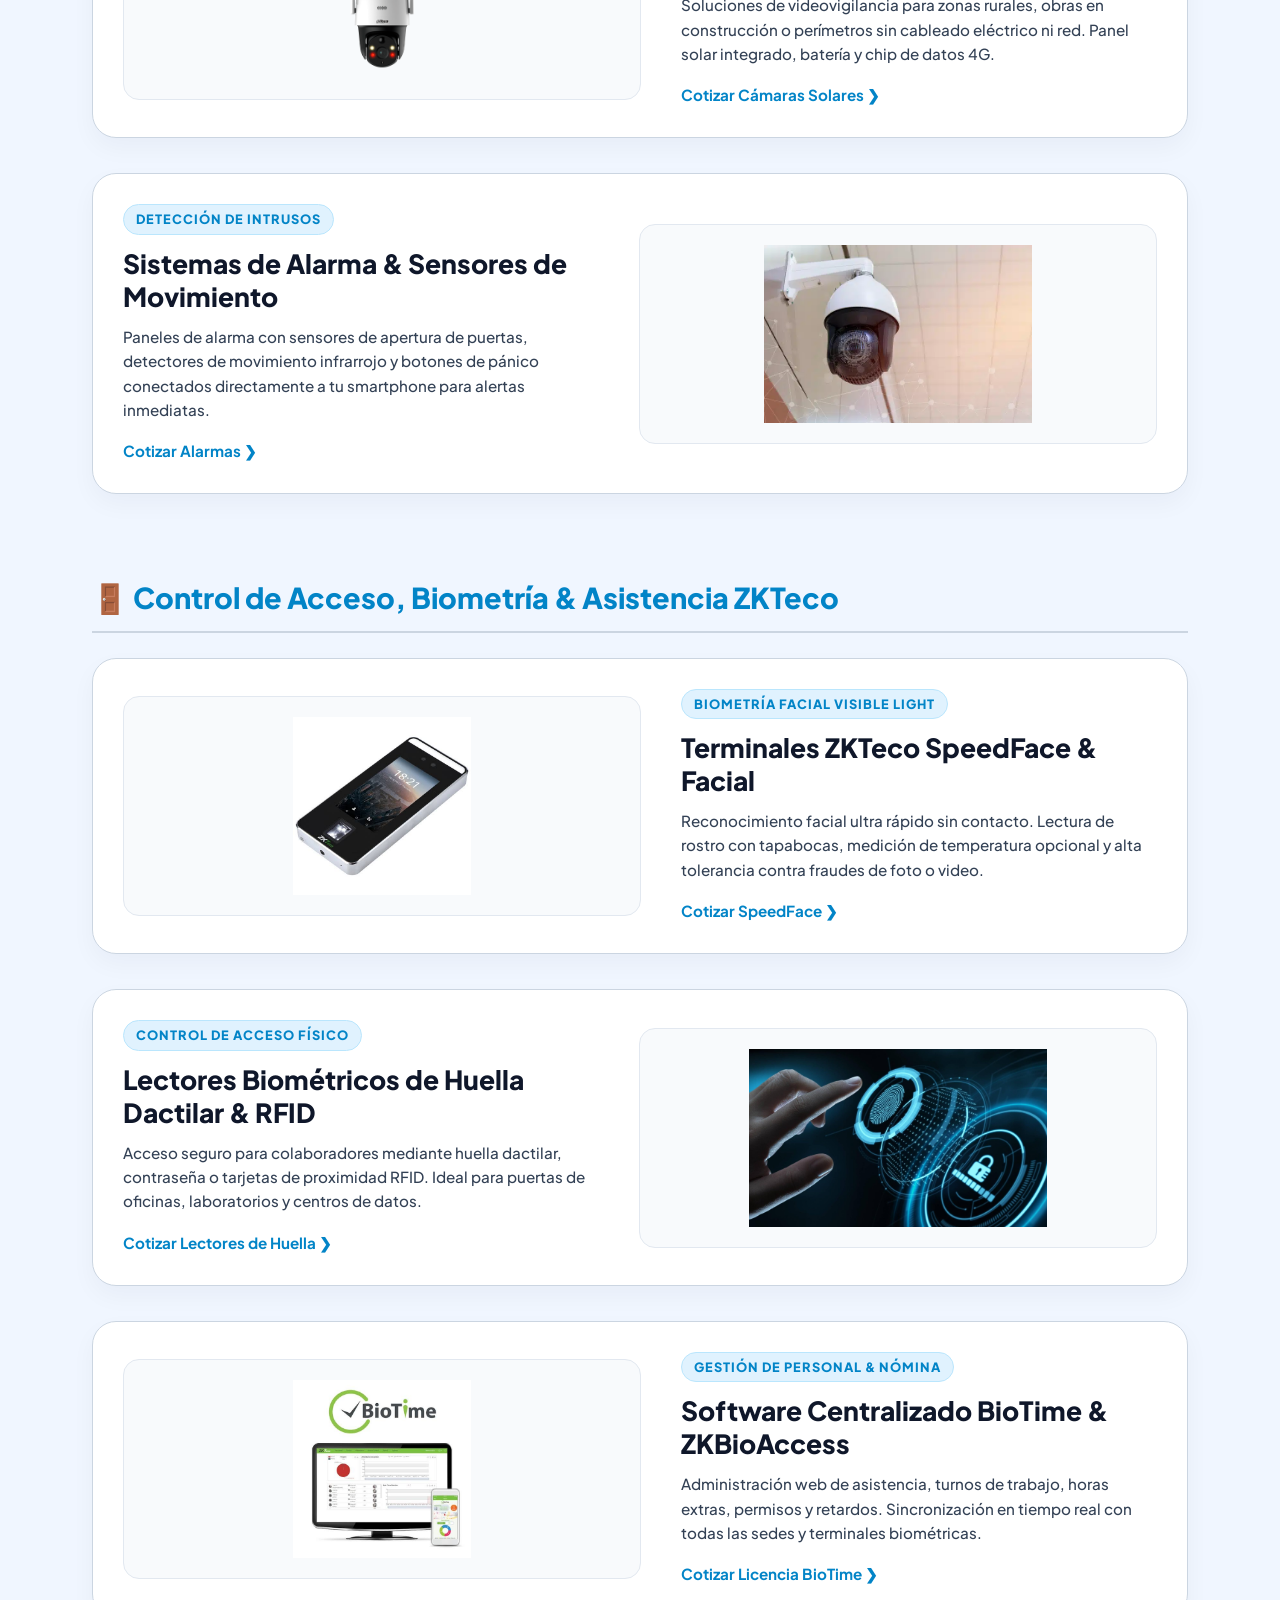
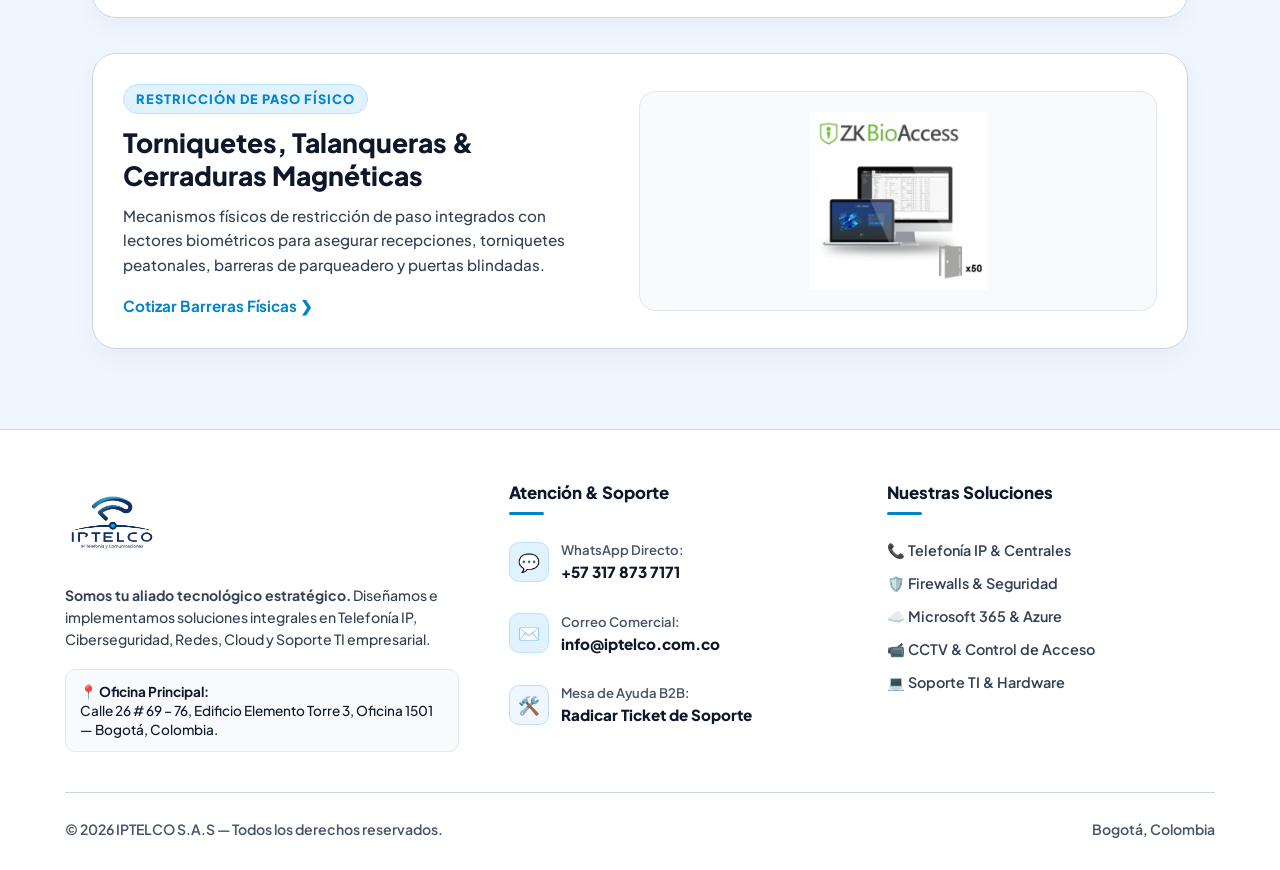
==== commit 9207bec4: "cctv-biometria.html" ====
--- a/cctv-biometria.html
+++ b/cctv-biometria.html
@@ -17,7 +17,7 @@
   <!-- HOJA DE ESTILOS PRINCIPAL GLOBAL -->
   <link rel="stylesheet" href="styles.css">
 
-  <!-- PERSONALIZACIÓN TEMÁTICA CYAN SEGURIDAD -->
+  <!-- PERSONALIZACIÓN TEMÁTICA Y ESTRUCTURA DE SEGURIDAD -->
   <style>
     :root {
       --accent-blue: #0284c7;
@@ -25,12 +25,53 @@
       --accent-glow: rgba(2, 132, 199, 0.12);
       --border-glow: rgba(2, 132, 199, 0.35);
     }
+    
     nav a:hover, nav a.active { color: #0284c7 !important; }
-    .category-header-title { color: #0284c7 !important; }
-    .product-badge { color: #0284c7 !important; background: #e0f2fe !important; border-color: #bae6fd !important; }
-    .btn-link { color: #0284c7 !important; }
-    .btn-link:hover { color: #0369a1 !important; }
+    
+    .hero { padding: 60px 6% 40px 6%; max-width: 1300px; margin: 0 auto; }
+    .hero-grid { display: grid; grid-template-columns: 1.1fr 0.9fr; align-items: center; gap: 40px; }
+    .hero h1 { font-size: 3.2rem; font-weight: 800; line-height: 1.15; margin-bottom: 18px; color: #0f172a; }
+    .hero h1 span { color: #0284c7; }
+    .hero p { font-size: 1.1rem; color: #334155; margin-bottom: 25px; line-height: 1.6; font-weight: 500; }
+
+    .hero-media-container { 
+      background: #ffffff; border-radius: 20px; padding: 25px; 
+      box-shadow: 0 15px 35px rgba(15, 23, 42, 0.08); border: 1px solid var(--border-light); 
+      display: flex; align-items: center; justify-content: center; height: 300px; 
+      animation: floatAnimationHero 4s ease-in-out infinite; 
+    }
+    .hero-media-container img { max-width: 100%; max-height: 100%; object-fit: contain; }
+
+    .services-section { padding: 50px 6% 80px 6%; max-width: 1250px; margin: 0 auto; }
+    .category-header-title { font-size: 1.8rem; font-weight: 800; color: #0284c7 !important; margin: 50px 0 25px 0; padding-bottom: 10px; border-bottom: 2px solid var(--border-light); display: flex; align-items: center; gap: 10px; }
+    .products-showcase { display: flex; flex-direction: column; gap: 35px; }
+
+    .product-row { 
+      display: flex; flex-direction: row !important; align-items: center; gap: 40px; 
+      background: var(--bg-card); border: 1px solid var(--border-light); border-radius: 24px; 
+      padding: 30px; transition: all 0.35s ease; position: relative; box-shadow: 0 10px 25px rgba(15, 23, 42, 0.04); 
+    }
+    .product-row:hover { border-color: var(--border-glow); box-shadow: 0 15px 35px rgba(2, 132, 199, 0.12); transform: translateY(-5px); }
+    .product-row.reverse { flex-direction: row-reverse !important; }
+
+    .product-img-box { width: 320px !important; min-width: 320px !important; height: 220px !important; background: #f8fafc; border-radius: 16px; display: flex; align-items: center; justify-content: center; padding: 20px; overflow: hidden; flex-shrink: 0 !important; border: 1px solid #e2e8f0; }
+    .product-img-box img { max-width: 100%; max-height: 100%; object-fit: contain; transition: transform 0.4s ease; }
+    .product-row:hover .product-img-box img { transform: scale(1.08) rotate(1deg); }
+
+    .product-info-box { flex: 1; display: flex; flex-direction: column; align-items: flex-start; gap: 12px; }
+    .product-badge { font-size: 0.8rem; font-weight: 800; color: #0284c7 !important; text-transform: uppercase; letter-spacing: 1px; background: #e0f2fe !important; padding: 4px 12px; border-radius: 20px; border: 1px solid #bae6fd !important; }
+    .product-info-box h3 { font-size: 1.65rem; font-weight: 800; color: #0f172a; line-height: 1.25; }
+    .product-info-box p { font-size: 0.95rem; color: #334155; line-height: 1.6; font-weight: 500; }
+    
+    .btn-link { display: inline-flex; align-items: center; gap: 8px; color: #0284c7 !important; font-weight: 700; text-decoration: none; font-size: 0.95rem; margin-top: 5px; transition: gap 0.2s; }
+    .btn-link:hover { gap: 12px; color: #0369a1 !important; }
     .contact-icon-box { background: #e0f2fe !important; border-color: #bae6fd !important; color: #0284c7 !important; }
+
+    @media (max-width: 900px) {
+      .hero-grid { grid-template-columns: 1fr; }
+      .product-row, .product-row.reverse { flex-direction: column !important; padding: 22px; gap: 20px; }
+      .product-img-box { width: 100% !important; min-width: 100% !important; height: 200px !important; }
+    }
   </style>
 </head>
 <body>
